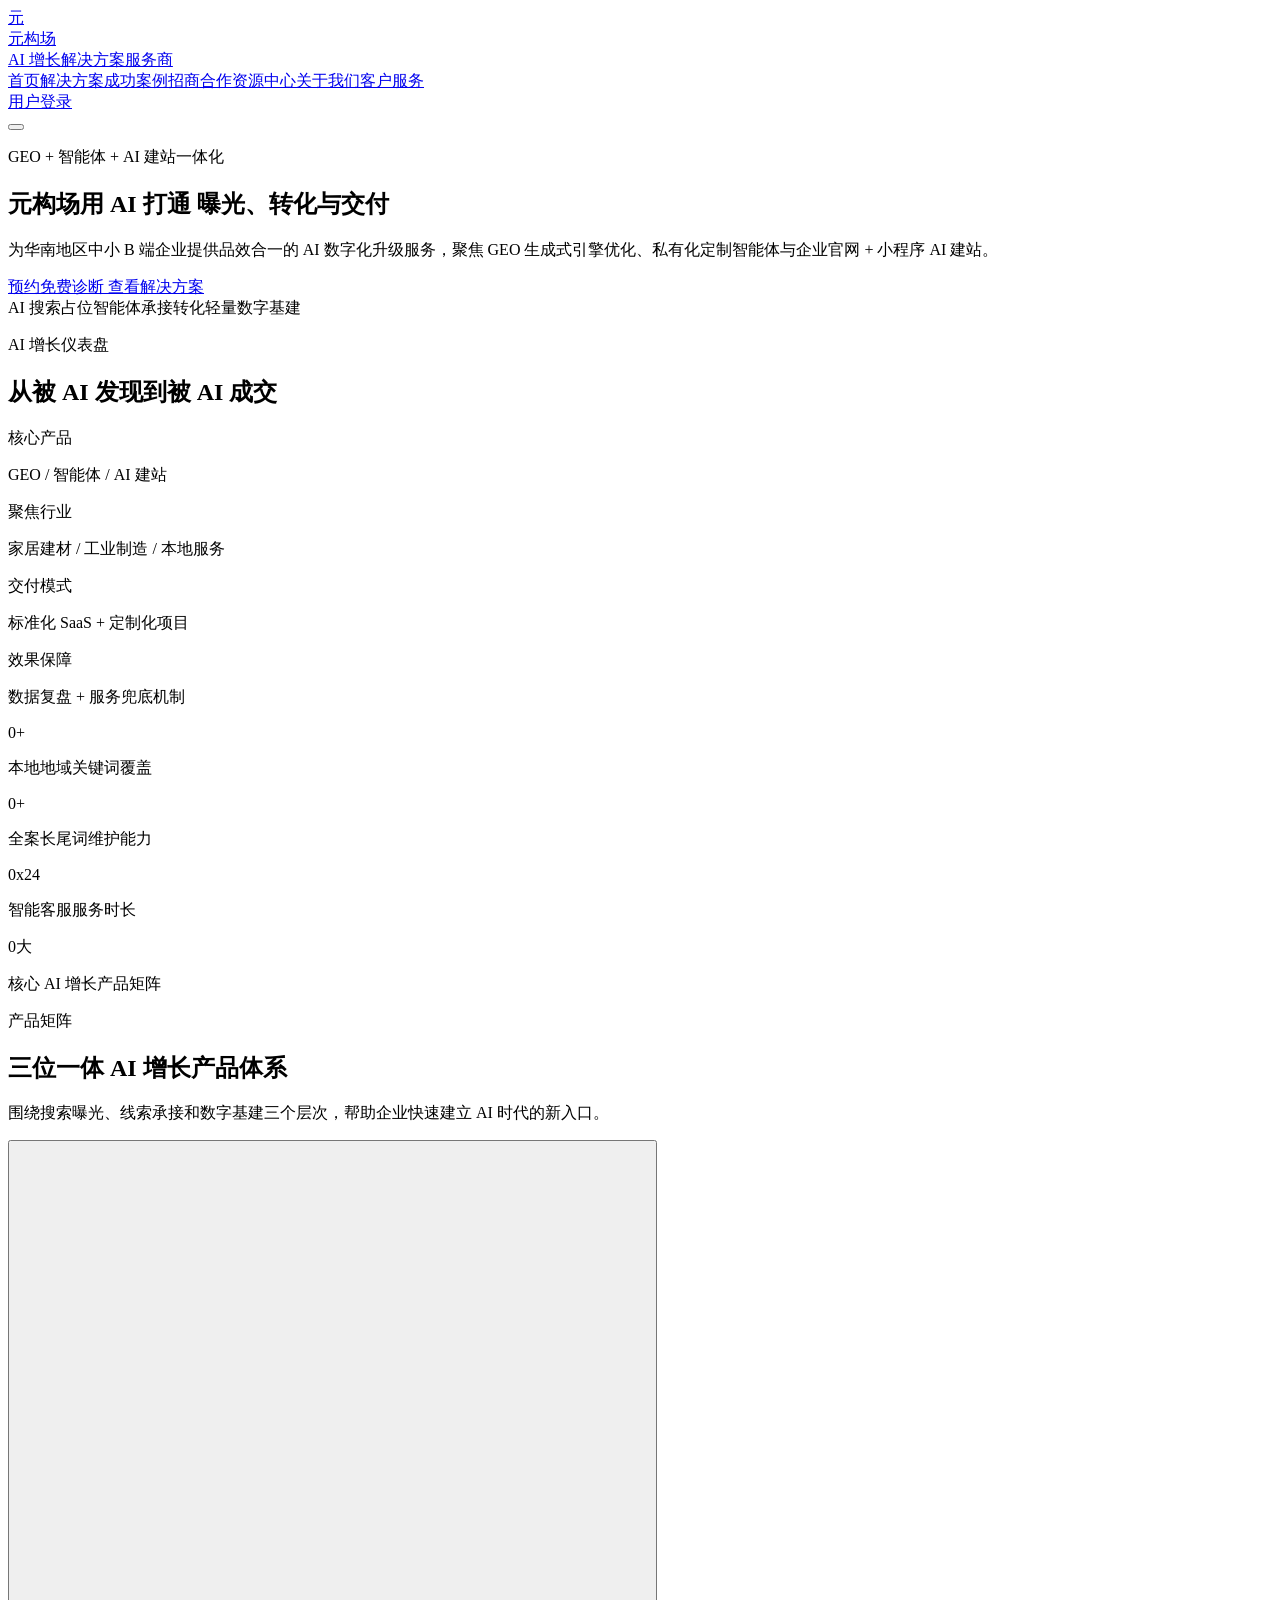
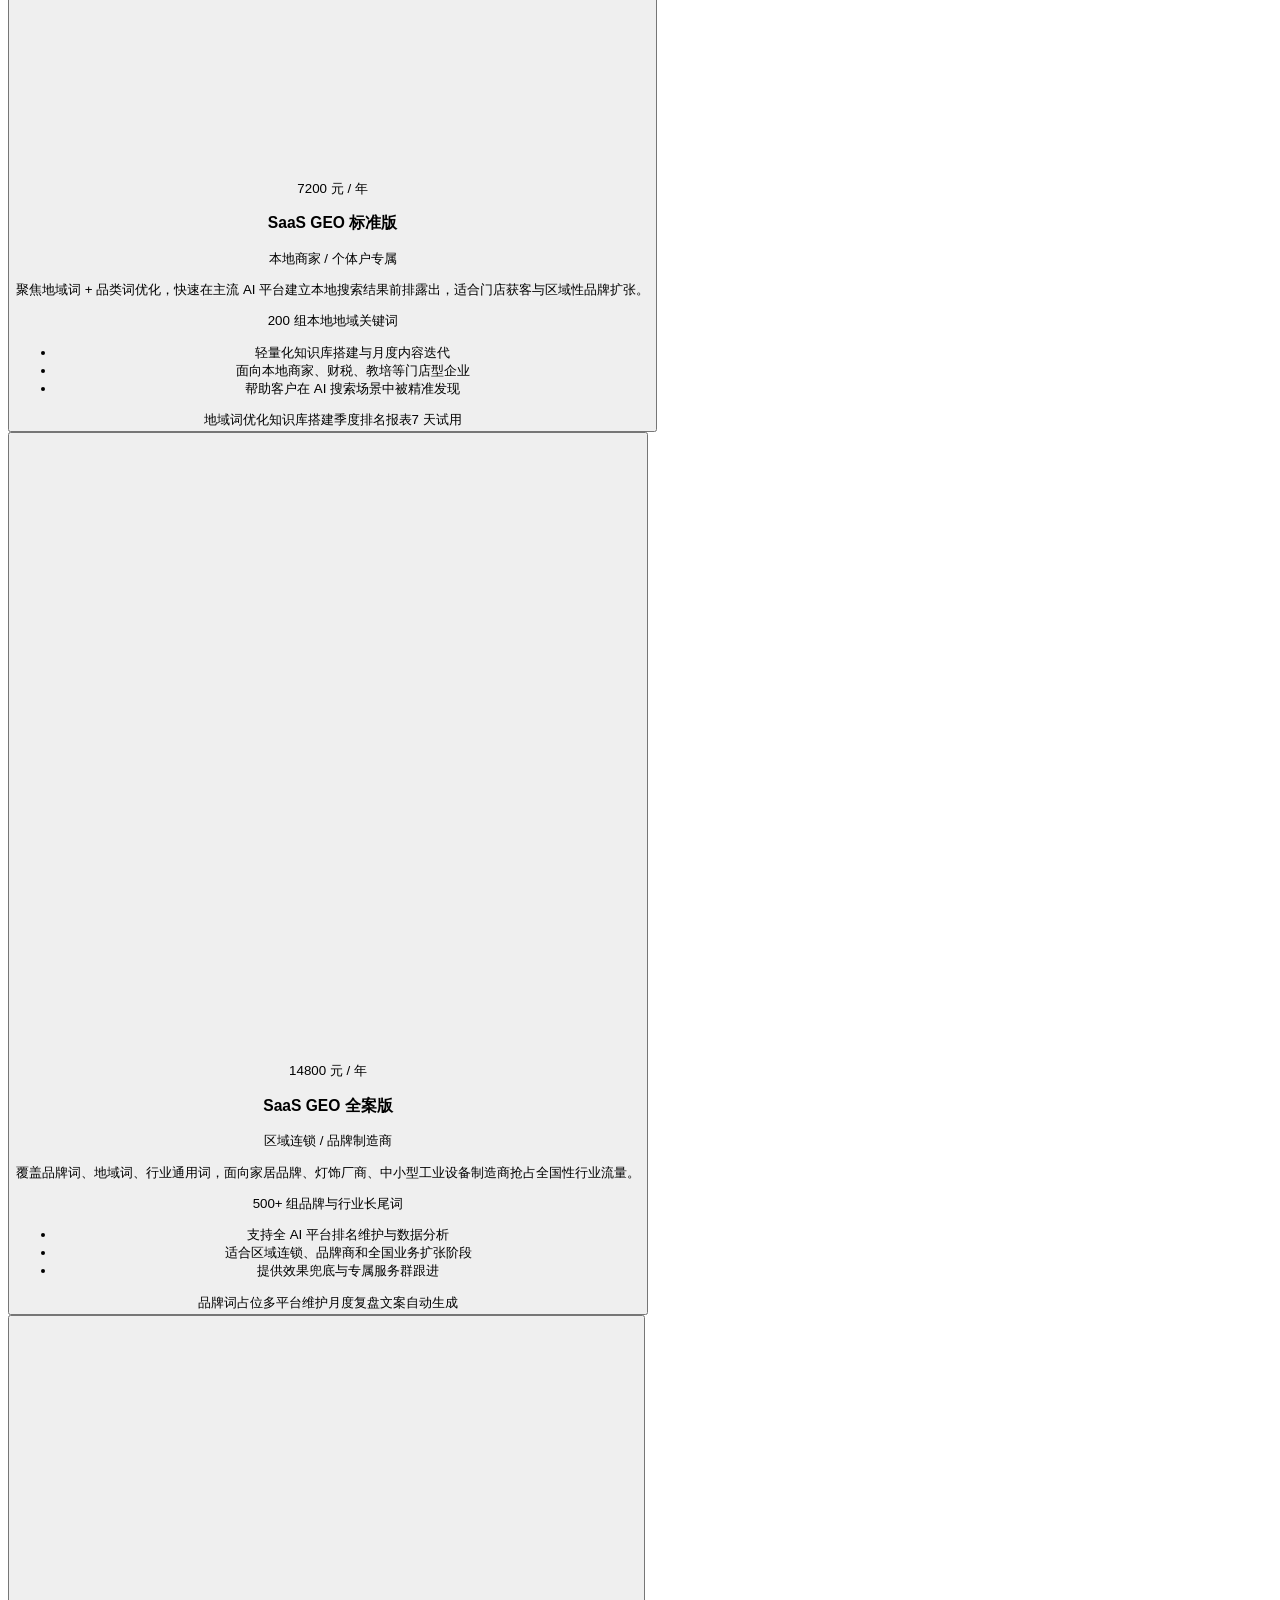
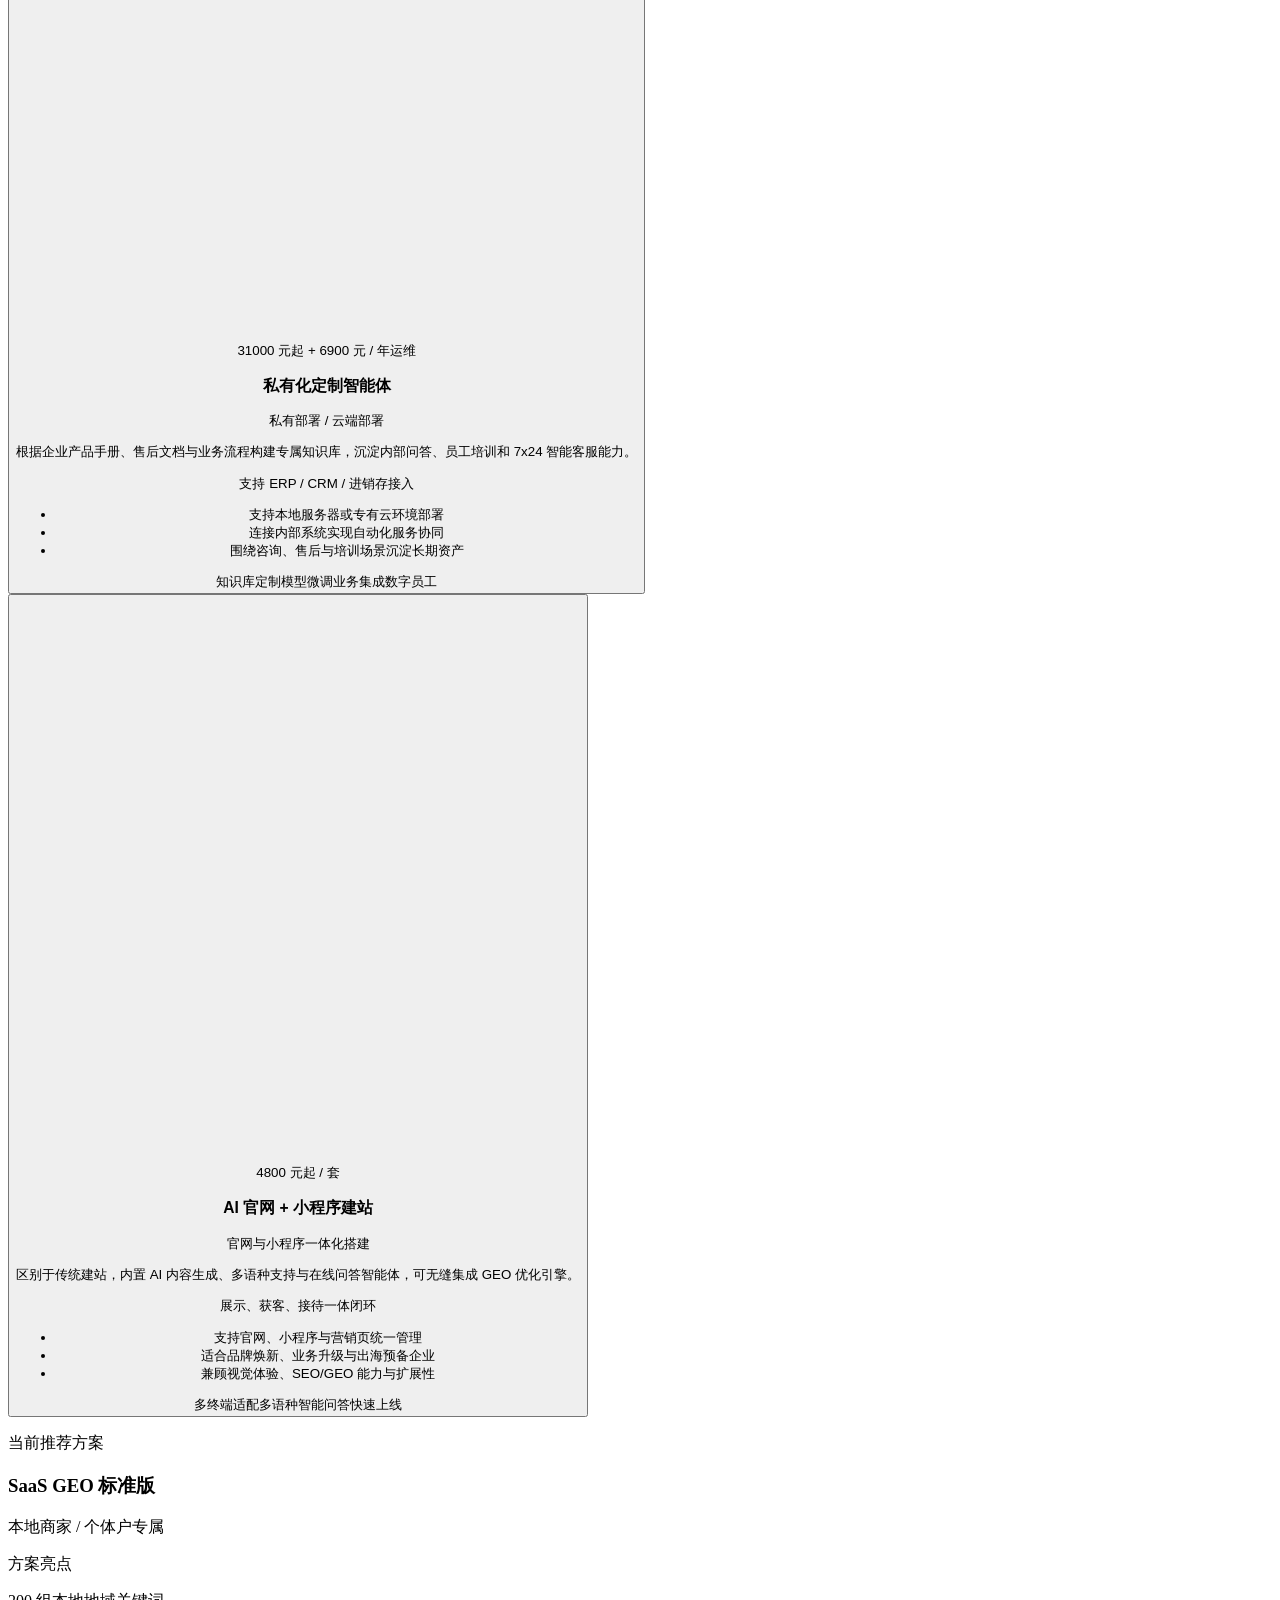
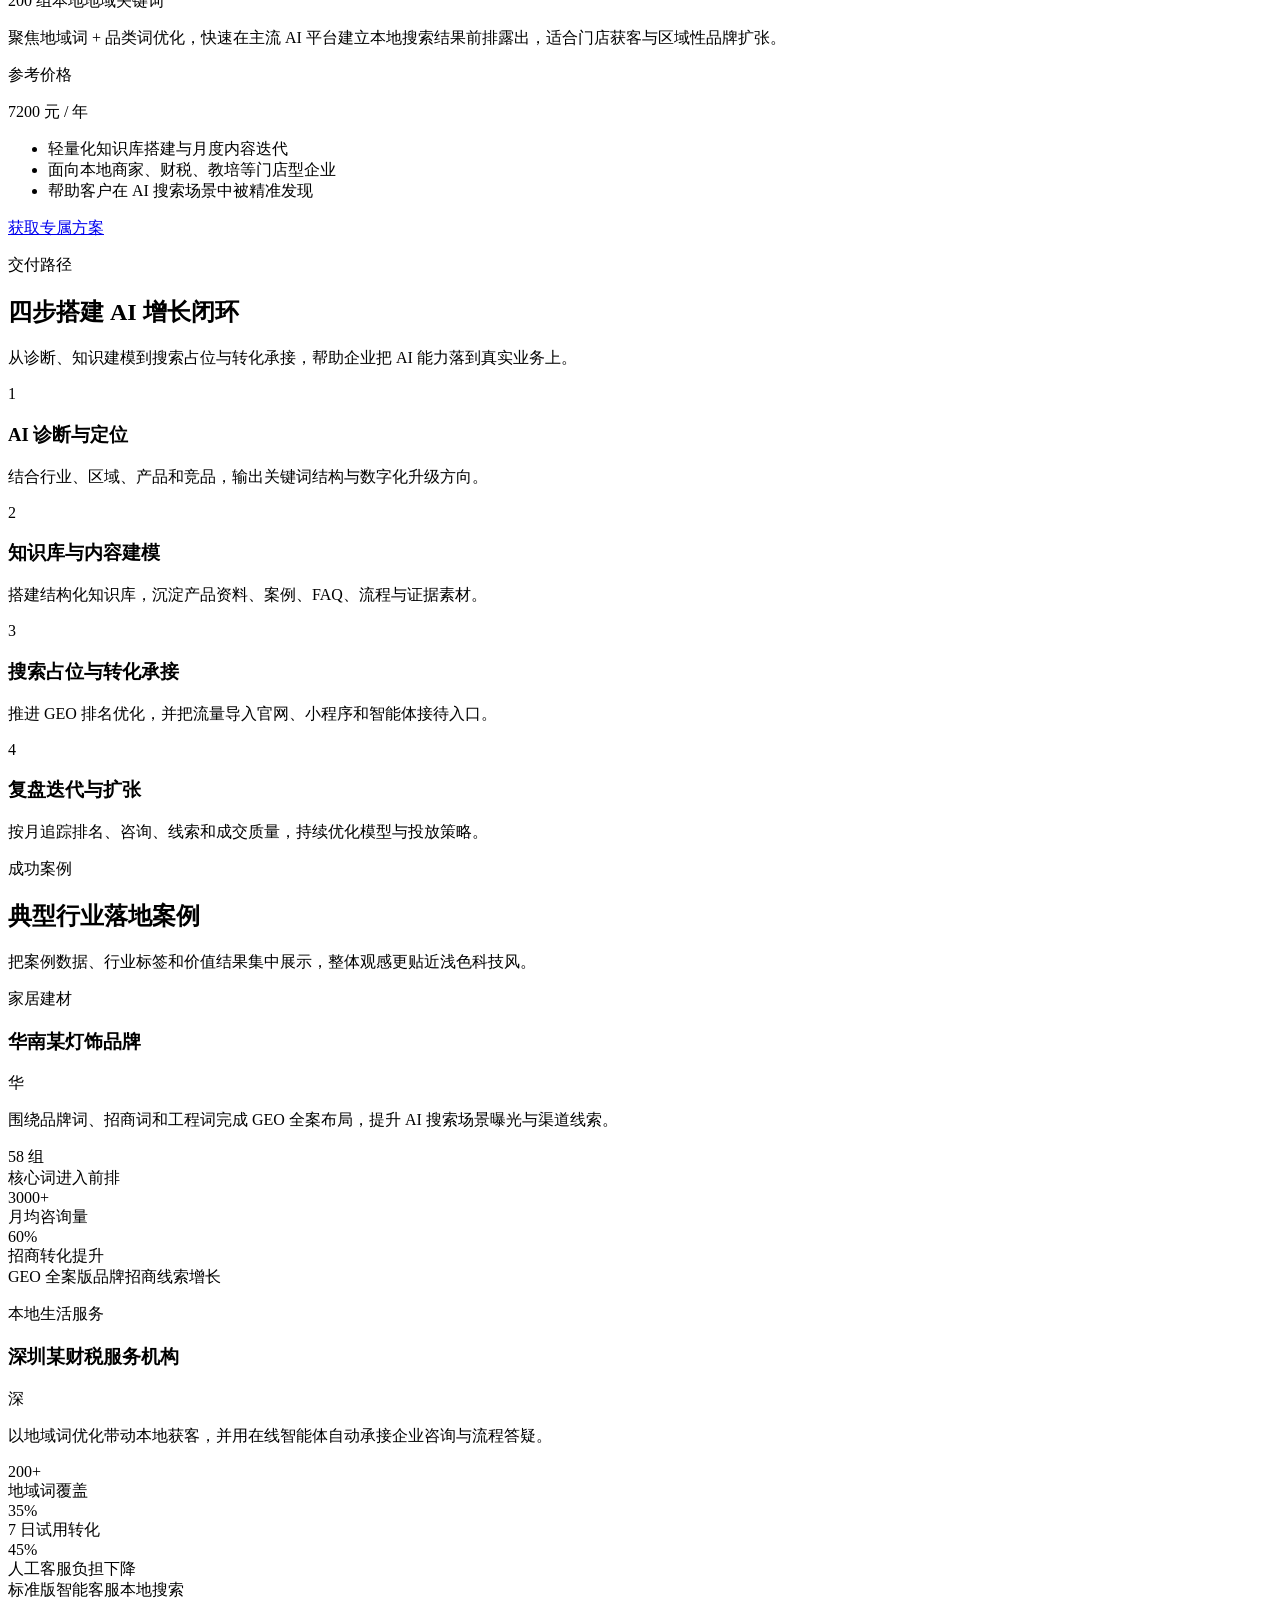
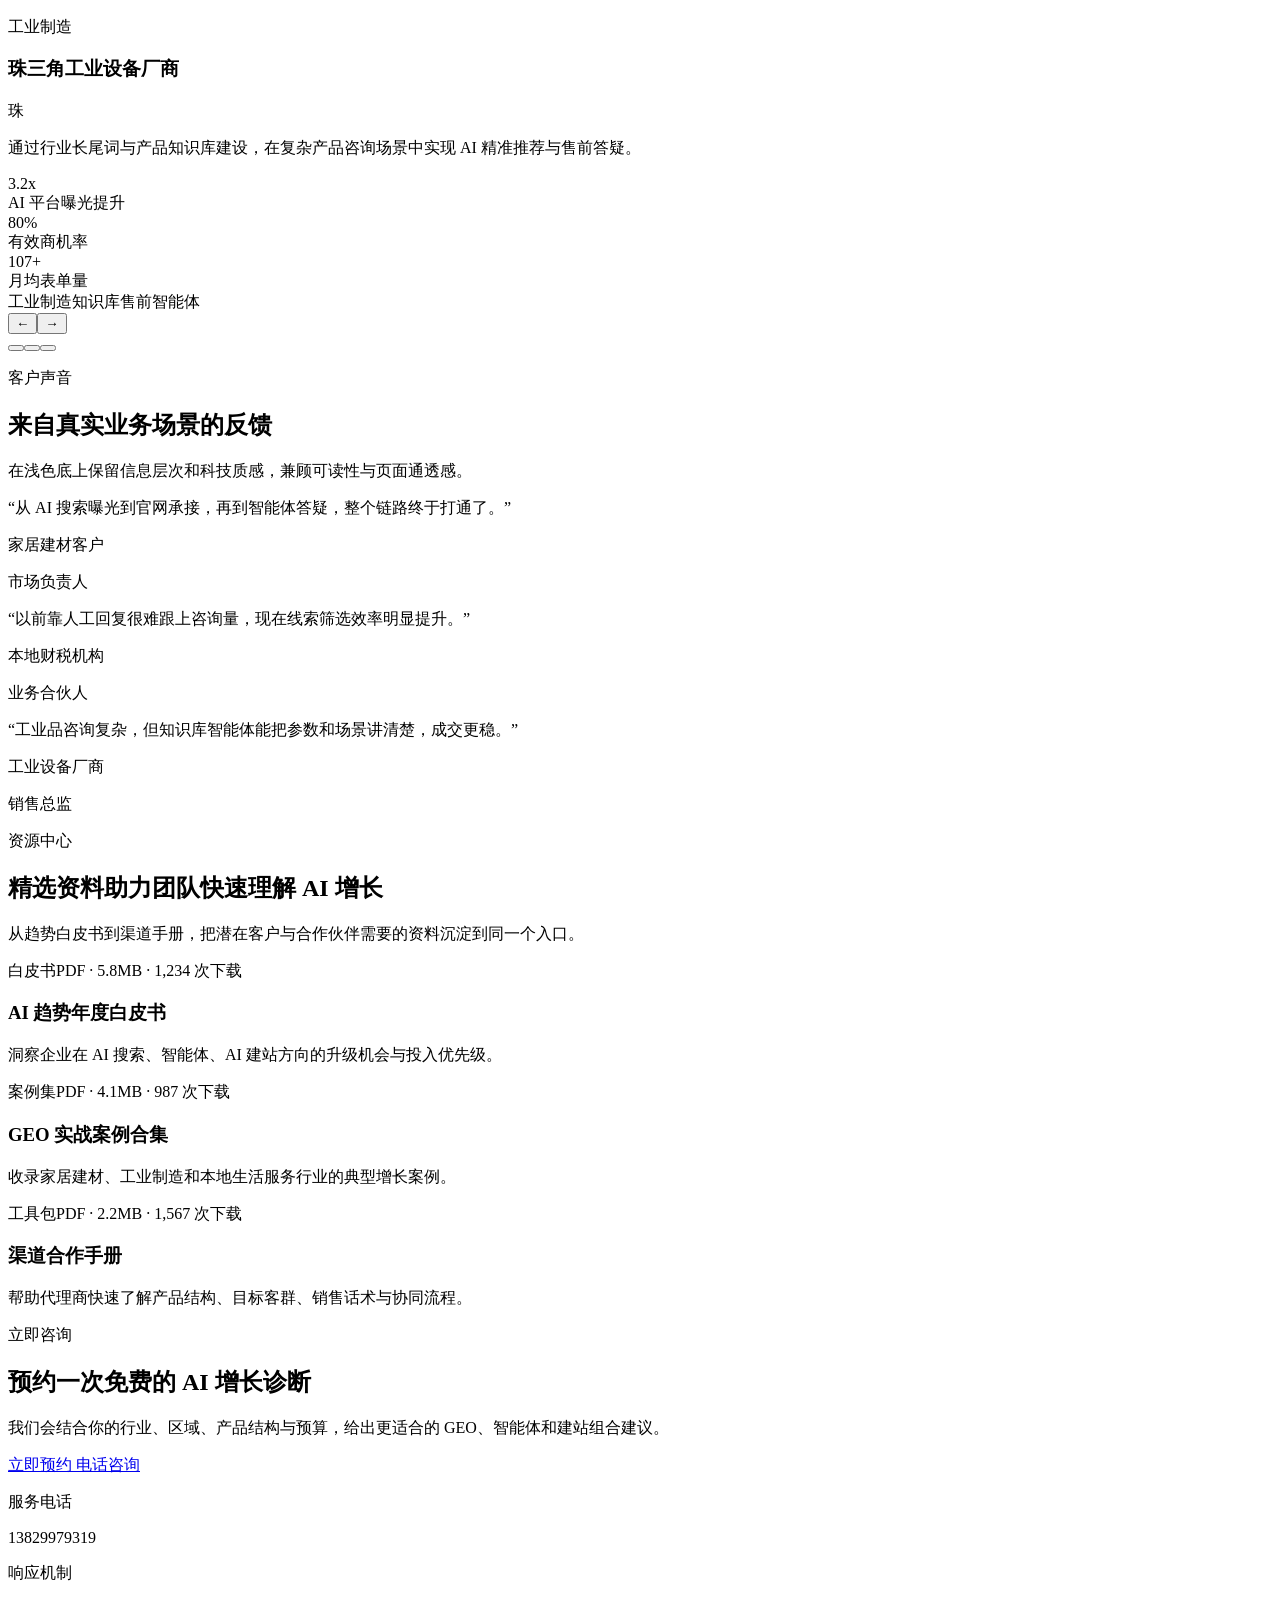
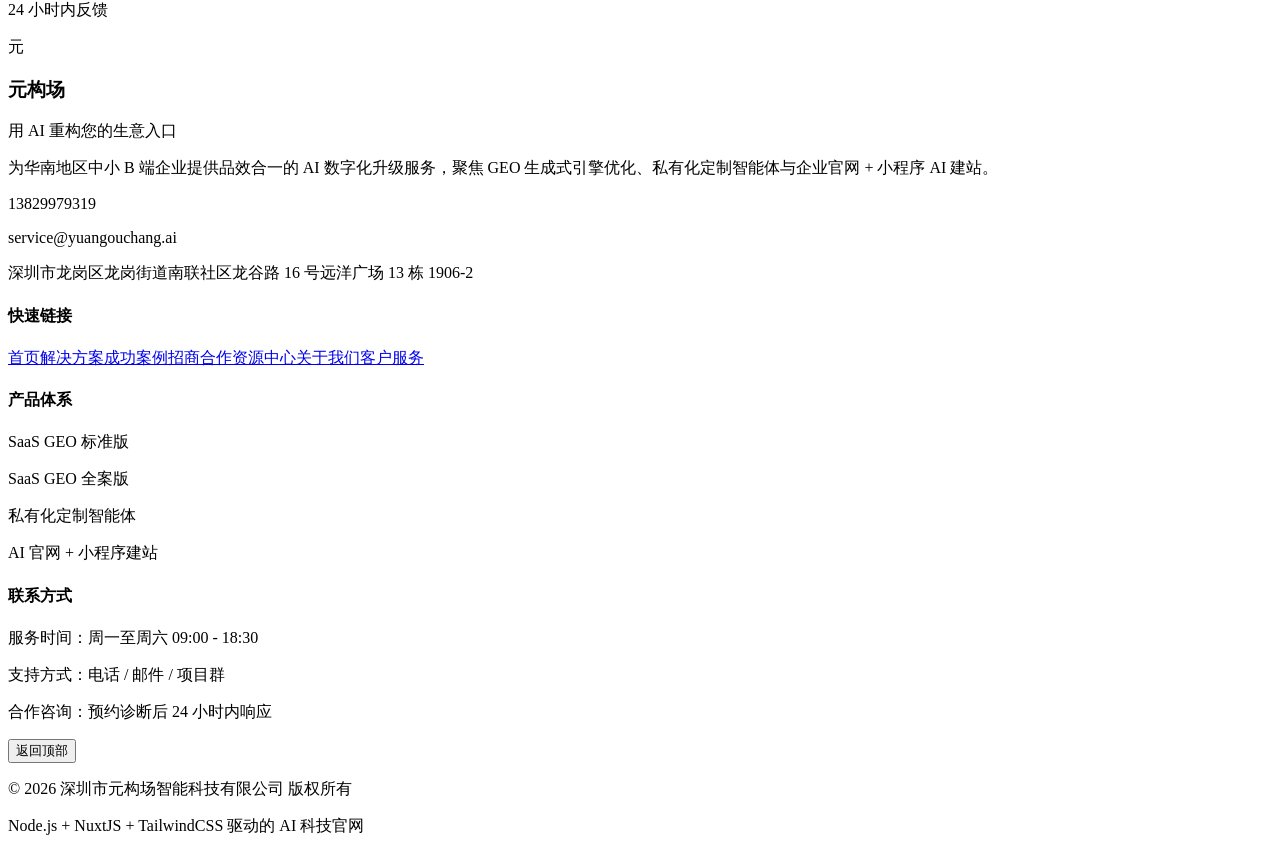
==== index.html @ e38671eb "Updates" ====
<!DOCTYPE html><html><head><meta charset="utf-8"><meta name="viewport" content="width=device-width, initial-scale=1"><title>首页 | 元构场智能科技</title><link rel="preconnect" href="https://fonts.googleapis.com"><link rel="preconnect" href="https://fonts.gstatic.com" crossorigin><link rel="stylesheet" href="https://fonts.googleapis.com/css2?family=Inter:wght@400;500;600;700;800&display=swap"><link rel="stylesheet" href="/yuangouchang2-web/_nuxt/entry.Yz34FRP7.css" crossorigin><link rel="preload" as="fetch" crossorigin="anonymous" href="/yuangouchang2-web/_payload.json?19580d48-c7bc-466a-815c-59fd92a6d71c"><link rel="modulepreload" as="script" crossorigin href="/yuangouchang2-web/_nuxt/B3jGc5Eu.js"><link rel="modulepreload" as="script" crossorigin href="/yuangouchang2-web/_nuxt/BafYOyKr.js"><link rel="modulepreload" as="script" crossorigin href="/yuangouchang2-web/_nuxt/KUqY1mNp.js"><link rel="modulepreload" as="script" crossorigin href="/yuangouchang2-web/_nuxt/BbCu6Sox.js"><link rel="modulepreload" as="script" crossorigin href="/yuangouchang2-web/_nuxt/Bdq40d5N.js"><link rel="modulepreload" as="script" crossorigin href="/yuangouchang2-web/_nuxt/BBz7vR9i.js"><link rel="modulepreload" as="script" crossorigin href="/yuangouchang2-web/_nuxt/BxI6Jj_k.js"><link rel="modulepreload" as="script" crossorigin href="/yuangouchang2-web/_nuxt/BZ3_0iXC.js"><link rel="modulepreload" as="script" crossorigin href="/yuangouchang2-web/_nuxt/BO_5bIrV.js"><link rel="modulepreload" as="script" crossorigin href="/yuangouchang2-web/_nuxt/Bt8_TRPI.js"><script type="module" src="/yuangouchang2-web/_nuxt/B3jGc5Eu.js" crossorigin></script><link rel="prefetch" as="script" crossorigin href="/yuangouchang2-web/_nuxt/DRc_zOxX.js"><link rel="prefetch" as="script" crossorigin href="/yuangouchang2-web/_nuxt/I2kGd5if.js"><meta name="description" content="元构场为家居建材、工业制造、本地生活服务企业提供从被 AI 发现到被 AI 成交的全链路增长方案。"><meta name="theme-color" content="#0f172a"><script id="unhead:payload" type="application/json">{"titleTemplate":"%s | 元构场智能科技"}</script></head><body><div id="__nuxt"><!--[--><div class="nuxt-loading-indicator" style="position:fixed;top:0;right:0;left:0;pointer-events:none;width:auto;height:3px;opacity:0;background:linear-gradient(90deg, #4f46e5, #7c3aed, #06b6d4);background-size:0% auto;transform:scaleX(0%);transform-origin:left;transition:transform 0.1s, height 0.4s, opacity 0.4s;z-index:999999;"></div><div class="relative min-h-screen overflow-x-hidden bg-[#f7f9ff] text-slate-900"><div class="pointer-events-none absolute inset-0 grid-overlay opacity-40"></div><header class="fixed inset-x-0 top-0 z-50 transition-all duration-300 bg-transparent"><div class="site-container"><div class="flex h-20 items-center justify-between gap-4"><a aria-current="page" href="/yuangouchang2-web/" class="router-link-active router-link-exact-active flex items-center gap-3"><div class="flex h-11 w-11 items-center justify-center rounded-2xl bg-gradient-to-br from-indigo-500 via-violet-500 to-cyan-500 text-lg font-extrabold text-white"> 元 </div><div><div class="text-sm font-semibold text-slate-900">元构场</div><div class="text-xs text-slate-500"> AI 增长解决方案服务商 </div></div></a><nav class="hidden items-center gap-7 lg:flex"><!--[--><a aria-current="page" href="/yuangouchang2-web/" class="router-link-active router-link-exact-active text-sm text-slate-600 hover:text-indigo-600 text-indigo-600">首页</a><a href="/yuangouchang2-web/solutions" class="text-sm text-slate-600 hover:text-indigo-600">解决方案</a><a href="/yuangouchang2-web/cases" class="text-sm text-slate-600 hover:text-indigo-600">成功案例</a><a href="/yuangouchang2-web/partnership" class="text-sm text-slate-600 hover:text-indigo-600">招商合作</a><a href="/yuangouchang2-web/resources" class="text-sm text-slate-600 hover:text-indigo-600">资源中心</a><a href="/yuangouchang2-web/about" class="text-sm text-slate-600 hover:text-indigo-600">关于我们</a><a href="/yuangouchang2-web/support" class="text-sm text-slate-600 hover:text-indigo-600">客户服务</a><!--]--></nav><div class="hidden items-center gap-3 lg:flex"><a href="/yuangouchang2-web/support" class="btn-primary text-xs"> 用户登录 </a></div><button type="button" class="inline-flex h-11 w-11 items-center justify-center rounded-full border border-slate-200 bg-white/90 text-slate-700 lg:hidden" aria-label="切换导航"><span class="space-y-1.5"><span class="block h-0.5 w-5 bg-current"></span><span class="block h-0.5 w-5 bg-current"></span><span class="block h-0.5 w-5 bg-current"></span></span></button></div></div><!----></header><main class="relative pt-20"><!--[--><div><section class="hero-gradient noise-mask relative overflow-hidden"><div class="absolute inset-0 bg-[radial-gradient(circle_at_top_right,rgba(79,70,229,0.12),transparent_16%),radial-gradient(circle_at_left,rgba(14,165,233,0.12),transparent_22%)]"></div><div class="site-container relative section-shell"><div class="grid items-center gap-12 lg:grid-cols-[1.08fr_0.92fr]"><div><!--[--><div class="max-w-3xl py-10"><p class="mb-5 inline-flex rounded-full border border-sky-200 bg-white/90 px-4 py-1 text-sm text-indigo-600"> GEO + 智能体 + AI 建站一体化 </p><h1 class="title-xl">元构场用 AI 打通 <span class="text-gradient">曝光、转化与交付</span></h1><p class="mt-6 max-w-2xl text-lg leading-8 text-slate-600">为华南地区中小 B 端企业提供品效合一的 AI 数字化升级服务，聚焦 GEO 生成式引擎优化、私有化定制智能体与企业官网 + 小程序 AI 建站。</p><div class="mt-8 flex flex-wrap gap-4"><a href="/yuangouchang2-web/support" class="btn-primary"> 预约免费诊断 </a><a href="/yuangouchang2-web/solutions" class="btn-secondary"> 查看解决方案 </a></div><div class="mt-10 flex flex-wrap gap-3"><!--[--><span class="rounded-full border border-slate-200 bg-white px-4 py-2 text-sm text-slate-700">AI 搜索占位</span><span class="rounded-full border border-slate-200 bg-white px-4 py-2 text-sm text-slate-700">智能体承接转化</span><span class="rounded-full border border-slate-200 bg-white px-4 py-2 text-sm text-slate-700">轻量数字基建</span><!--]--></div></div><!--]--></div><div><!--[--><div class="glass-panel relative overflow-hidden p-6 lg:p-8"><div class="absolute inset-0 bg-gradient-to-br from-indigo-500/10 via-transparent to-cyan-500/10"></div><div class="relative"><p class="text-sm font-medium text-indigo-600">AI 增长仪表盘</p><h2 class="mt-3 text-3xl font-bold text-slate-900"> 从被 AI 发现到被 AI 成交 </h2><div class="mt-8 grid gap-4 sm:grid-cols-2"><div class="rounded-2xl border border-slate-200 bg-white p-5"><p class="text-sm text-slate-500">核心产品</p><p class="mt-3 text-xl font-semibold text-slate-900">GEO / 智能体 / AI 建站</p></div><div class="rounded-2xl border border-slate-200 bg-white p-5"><p class="text-sm text-slate-500">聚焦行业</p><p class="mt-3 text-xl font-semibold text-slate-900">家居建材 / 工业制造 / 本地服务</p></div><div class="rounded-2xl border border-slate-200 bg-white p-5"><p class="text-sm text-slate-500">交付模式</p><p class="mt-3 text-xl font-semibold text-slate-900">标准化 SaaS + 定制化项目</p></div><div class="rounded-2xl border border-slate-200 bg-white p-5"><p class="text-sm text-slate-500">效果保障</p><p class="mt-3 text-xl font-semibold text-slate-900">数据复盘 + 服务兜底机制</p></div></div></div></div><!--]--></div></div><div class="mt-12 grid gap-4 sm:grid-cols-2 xl:grid-cols-4"><!--[--><div><!--[--><div class="glass-panel p-6"><div class="text-3xl font-bold text-slate-900 sm:text-4xl">0+</div><p class="mt-3 text-sm text-slate-600">本地地域关键词覆盖</p></div><!--]--></div><div><!--[--><div class="glass-panel p-6"><div class="text-3xl font-bold text-slate-900 sm:text-4xl">0+</div><p class="mt-3 text-sm text-slate-600">全案长尾词维护能力</p></div><!--]--></div><div><!--[--><div class="glass-panel p-6"><div class="text-3xl font-bold text-slate-900 sm:text-4xl">0x24</div><p class="mt-3 text-sm text-slate-600">智能客服服务时长</p></div><!--]--></div><div><!--[--><div class="glass-panel p-6"><div class="text-3xl font-bold text-slate-900 sm:text-4xl">0大</div><p class="mt-3 text-sm text-slate-600">核心 AI 增长产品矩阵</p></div><!--]--></div><!--]--></div></div></section><section class="section-shell"><div class="site-container"><div><!--[--><div class="mx-auto max-w-3xl text-center"><p class="mb-4 inline-flex rounded-full border border-cyan-400/20 bg-cyan-400/10 px-4 py-1 text-sm font-medium text-cyan-300">产品矩阵</p><h2 class="title-lg">三位一体 AI 增长产品体系</h2><p class="text-muted mt-4">围绕搜索曝光、线索承接和数字基建三个层次，帮助企业快速建立 AI 时代的新入口。</p></div><!--]--></div><div class="mt-12 grid gap-6 xl:grid-cols-[1.1fr_0.9fr]"><div class="grid gap-6 md:grid-cols-2"><!--[--><div><!--[--><button type="button" class="group glass-panel h-full w-full overflow-hidden p-6 text-left transition duration-300 hover:-translate-y-1 border-cyan-400/40 bg-white/75 shadow-cyan-500/10"><div class="flex items-start justify-between gap-4"><div class="flex h-14 w-14 items-center justify-center rounded-2xl bg-gradient-to-br from-indigo-500/20 to-cyan-400/20"><svg viewBox="0 0 24 24" fill="none" class="h-7 w-7 stroke-cyan-300" stroke-width="1.5"><path d="M12 2l7 4v6c0 5-3.5 9.7-7 10-3.5-.3-7-5-7-10V6l7-4zm0 5a3 3 0 100 6 3 3 0 000-6z" stroke-linecap="round" stroke-linejoin="round"></path></svg></div><span class="rounded-full border border-emerald-400/20 bg-emerald-400/10 px-3 py-1 text-xs font-medium text-emerald-300">7200 元 / 年</span></div><div class="mt-6"><h3 class="title-md">SaaS GEO 标准版</h3><p class="mt-2 text-sm text-cyan-300">本地商家 / 个体户专属</p><p class="text-muted mt-4">聚焦地域词 + 品类词优化，快速在主流 AI 平台建立本地搜索结果前排露出，适合门店获客与区域性品牌扩张。</p></div><div class="mt-5 rounded-2xl border border-slate-200/80 bg-white/85 p-4"><p class="text-sm font-medium text-slate-900">200 组本地地域关键词</p><ul class="mt-3 space-y-2 text-sm text-slate-600"><!--[--><li class="flex gap-2"><span class="mt-1 h-2 w-2 rounded-full bg-cyan-400"></span><span>轻量化知识库搭建与月度内容迭代</span></li><li class="flex gap-2"><span class="mt-1 h-2 w-2 rounded-full bg-cyan-400"></span><span>面向本地商家、财税、教培等门店型企业</span></li><li class="flex gap-2"><span class="mt-1 h-2 w-2 rounded-full bg-cyan-400"></span><span>帮助客户在 AI 搜索场景中被精准发现</span></li><!--]--></ul></div><div class="mt-5 flex flex-wrap gap-2"><!--[--><span class="rounded-full border border-slate-200/80 bg-white/85 px-3 py-1 text-xs text-slate-600">地域词优化</span><span class="rounded-full border border-slate-200/80 bg-white/85 px-3 py-1 text-xs text-slate-600">知识库搭建</span><span class="rounded-full border border-slate-200/80 bg-white/85 px-3 py-1 text-xs text-slate-600">季度排名报表</span><span class="rounded-full border border-slate-200/80 bg-white/85 px-3 py-1 text-xs text-slate-600">7 天试用</span><!--]--></div></button><!--]--></div><div><!--[--><button type="button" class="group glass-panel h-full w-full overflow-hidden p-6 text-left transition duration-300 hover:-translate-y-1"><div class="flex items-start justify-between gap-4"><div class="flex h-14 w-14 items-center justify-center rounded-2xl bg-gradient-to-br from-indigo-500/20 to-cyan-400/20"><svg viewBox="0 0 24 24" fill="none" class="h-7 w-7 stroke-cyan-300" stroke-width="1.5"><path d="M12 3a9 9 0 109 9M12 7a5 5 0 105 5M12 11a1 1 0 101 1" stroke-linecap="round" stroke-linejoin="round"></path></svg></div><span class="rounded-full border border-emerald-400/20 bg-emerald-400/10 px-3 py-1 text-xs font-medium text-emerald-300">14800 元 / 年</span></div><div class="mt-6"><h3 class="title-md">SaaS GEO 全案版</h3><p class="mt-2 text-sm text-cyan-300">区域连锁 / 品牌制造商</p><p class="text-muted mt-4">覆盖品牌词、地域词、行业通用词，面向家居品牌、灯饰厂商、中小型工业设备制造商抢占全国性行业流量。</p></div><div class="mt-5 rounded-2xl border border-slate-200/80 bg-white/85 p-4"><p class="text-sm font-medium text-slate-900">500+ 组品牌与行业长尾词</p><ul class="mt-3 space-y-2 text-sm text-slate-600"><!--[--><li class="flex gap-2"><span class="mt-1 h-2 w-2 rounded-full bg-cyan-400"></span><span>支持全 AI 平台排名维护与数据分析</span></li><li class="flex gap-2"><span class="mt-1 h-2 w-2 rounded-full bg-cyan-400"></span><span>适合区域连锁、品牌商和全国业务扩张阶段</span></li><li class="flex gap-2"><span class="mt-1 h-2 w-2 rounded-full bg-cyan-400"></span><span>提供效果兜底与专属服务群跟进</span></li><!--]--></ul></div><div class="mt-5 flex flex-wrap gap-2"><!--[--><span class="rounded-full border border-slate-200/80 bg-white/85 px-3 py-1 text-xs text-slate-600">品牌词占位</span><span class="rounded-full border border-slate-200/80 bg-white/85 px-3 py-1 text-xs text-slate-600">多平台维护</span><span class="rounded-full border border-slate-200/80 bg-white/85 px-3 py-1 text-xs text-slate-600">月度复盘</span><span class="rounded-full border border-slate-200/80 bg-white/85 px-3 py-1 text-xs text-slate-600">文案自动生成</span><!--]--></div></button><!--]--></div><div><!--[--><button type="button" class="group glass-panel h-full w-full overflow-hidden p-6 text-left transition duration-300 hover:-translate-y-1"><div class="flex items-start justify-between gap-4"><div class="flex h-14 w-14 items-center justify-center rounded-2xl bg-gradient-to-br from-indigo-500/20 to-cyan-400/20"><svg viewBox="0 0 24 24" fill="none" class="h-7 w-7 stroke-cyan-300" stroke-width="1.5"><path d="M9 3h6M10 8h4M8 6h8a3 3 0 013 3v5a3 3 0 01-3 3H8a3 3 0 01-3-3V9a3 3 0 013-3zm2 8H8m8 0h-2" stroke-linecap="round" stroke-linejoin="round"></path></svg></div><span class="rounded-full border border-emerald-400/20 bg-emerald-400/10 px-3 py-1 text-xs font-medium text-emerald-300">31000 元起 + 6900 元 / 年运维</span></div><div class="mt-6"><h3 class="title-md">私有化定制智能体</h3><p class="mt-2 text-sm text-cyan-300">私有部署 / 云端部署</p><p class="text-muted mt-4">根据企业产品手册、售后文档与业务流程构建专属知识库，沉淀内部问答、员工培训和 7x24 智能客服能力。</p></div><div class="mt-5 rounded-2xl border border-slate-200/80 bg-white/85 p-4"><p class="text-sm font-medium text-slate-900">支持 ERP / CRM / 进销存接入</p><ul class="mt-3 space-y-2 text-sm text-slate-600"><!--[--><li class="flex gap-2"><span class="mt-1 h-2 w-2 rounded-full bg-cyan-400"></span><span>支持本地服务器或专有云环境部署</span></li><li class="flex gap-2"><span class="mt-1 h-2 w-2 rounded-full bg-cyan-400"></span><span>连接内部系统实现自动化服务协同</span></li><li class="flex gap-2"><span class="mt-1 h-2 w-2 rounded-full bg-cyan-400"></span><span>围绕咨询、售后与培训场景沉淀长期资产</span></li><!--]--></ul></div><div class="mt-5 flex flex-wrap gap-2"><!--[--><span class="rounded-full border border-slate-200/80 bg-white/85 px-3 py-1 text-xs text-slate-600">知识库定制</span><span class="rounded-full border border-slate-200/80 bg-white/85 px-3 py-1 text-xs text-slate-600">模型微调</span><span class="rounded-full border border-slate-200/80 bg-white/85 px-3 py-1 text-xs text-slate-600">业务集成</span><span class="rounded-full border border-slate-200/80 bg-white/85 px-3 py-1 text-xs text-slate-600">数字员工</span><!--]--></div></button><!--]--></div><div><!--[--><button type="button" class="group glass-panel h-full w-full overflow-hidden p-6 text-left transition duration-300 hover:-translate-y-1"><div class="flex items-start justify-between gap-4"><div class="flex h-14 w-14 items-center justify-center rounded-2xl bg-gradient-to-br from-indigo-500/20 to-cyan-400/20"><svg viewBox="0 0 24 24" fill="none" class="h-7 w-7 stroke-cyan-300" stroke-width="1.5"><path d="M4 6h16M7 3v6m10-6v6M6 10h12a2 2 0 012 2v7H4v-7a2 2 0 012-2z" stroke-linecap="round" stroke-linejoin="round"></path></svg></div><span class="rounded-full border border-emerald-400/20 bg-emerald-400/10 px-3 py-1 text-xs font-medium text-emerald-300">4800 元起 / 套</span></div><div class="mt-6"><h3 class="title-md">AI 官网 + 小程序建站</h3><p class="mt-2 text-sm text-cyan-300">官网与小程序一体化搭建</p><p class="text-muted mt-4">区别于传统建站，内置 AI 内容生成、多语种支持与在线问答智能体，可无缝集成 GEO 优化引擎。</p></div><div class="mt-5 rounded-2xl border border-slate-200/80 bg-white/85 p-4"><p class="text-sm font-medium text-slate-900">展示、获客、接待一体闭环</p><ul class="mt-3 space-y-2 text-sm text-slate-600"><!--[--><li class="flex gap-2"><span class="mt-1 h-2 w-2 rounded-full bg-cyan-400"></span><span>支持官网、小程序与营销页统一管理</span></li><li class="flex gap-2"><span class="mt-1 h-2 w-2 rounded-full bg-cyan-400"></span><span>适合品牌焕新、业务升级与出海预备企业</span></li><li class="flex gap-2"><span class="mt-1 h-2 w-2 rounded-full bg-cyan-400"></span><span>兼顾视觉体验、SEO/GEO 能力与扩展性</span></li><!--]--></ul></div><div class="mt-5 flex flex-wrap gap-2"><!--[--><span class="rounded-full border border-slate-200/80 bg-white/85 px-3 py-1 text-xs text-slate-600">多终端适配</span><span class="rounded-full border border-slate-200/80 bg-white/85 px-3 py-1 text-xs text-slate-600">多语种</span><span class="rounded-full border border-slate-200/80 bg-white/85 px-3 py-1 text-xs text-slate-600">智能问答</span><span class="rounded-full border border-slate-200/80 bg-white/85 px-3 py-1 text-xs text-slate-600">快速上线</span><!--]--></div></button><!--]--></div><!--]--></div><div><!--[--><div class="glass-panel sticky top-28 p-7"><p class="text-sm text-indigo-600">当前推荐方案</p><h3 class="mt-3 text-3xl font-bold text-slate-900">SaaS GEO 标准版</h3><p class="mt-2 text-base text-slate-600">本地商家 / 个体户专属</p><p class="mt-6 text-sm text-slate-500">方案亮点</p><p class="mt-2 text-lg font-semibold text-slate-900">200 组本地地域关键词</p><p class="text-muted mt-6">聚焦地域词 + 品类词优化，快速在主流 AI 平台建立本地搜索结果前排露出，适合门店获客与区域性品牌扩张。</p><div class="mt-6 rounded-2xl border border-cyan-200 bg-cyan-50 p-5"><p class="text-sm text-slate-600">参考价格</p><p class="mt-2 text-2xl font-bold text-slate-900">7200 元 / 年</p></div><ul class="mt-6 space-y-3 text-sm text-slate-600"><!--[--><li class="flex gap-3"><span class="mt-1.5 h-2 w-2 rounded-full bg-cyan-400"></span><span>轻量化知识库搭建与月度内容迭代</span></li><li class="flex gap-3"><span class="mt-1.5 h-2 w-2 rounded-full bg-cyan-400"></span><span>面向本地商家、财税、教培等门店型企业</span></li><li class="flex gap-3"><span class="mt-1.5 h-2 w-2 rounded-full bg-cyan-400"></span><span>帮助客户在 AI 搜索场景中被精准发现</span></li><!--]--></ul><a href="/yuangouchang2-web/support" class="btn-primary mt-8 w-full"> 获取专属方案 </a></div><!--]--></div></div></div></section><section class="section-shell bg-sky-50/70"><div class="site-container"><div><!--[--><div class="mx-auto max-w-3xl text-center"><p class="mb-4 inline-flex rounded-full border border-cyan-400/20 bg-cyan-400/10 px-4 py-1 text-sm font-medium text-cyan-300">交付路径</p><h2 class="title-lg">四步搭建 AI 增长闭环</h2><p class="text-muted mt-4">从诊断、知识建模到搜索占位与转化承接，帮助企业把 AI 能力落到真实业务上。</p></div><!--]--></div><div class="mt-12 grid gap-6 lg:grid-cols-4"><!--[--><div><!--[--><div class="glass-panel h-full p-6"><div class="flex h-12 w-12 items-center justify-center rounded-full bg-gradient-to-br from-indigo-500 to-cyan-500 text-lg font-bold text-white">1</div><h3 class="mt-5 text-xl font-semibold text-slate-900">AI 诊断与定位</h3><p class="text-muted mt-4">结合行业、区域、产品和竞品，输出关键词结构与数字化升级方向。</p></div><!--]--></div><div><!--[--><div class="glass-panel h-full p-6"><div class="flex h-12 w-12 items-center justify-center rounded-full bg-gradient-to-br from-indigo-500 to-cyan-500 text-lg font-bold text-white">2</div><h3 class="mt-5 text-xl font-semibold text-slate-900">知识库与内容建模</h3><p class="text-muted mt-4">搭建结构化知识库，沉淀产品资料、案例、FAQ、流程与证据素材。</p></div><!--]--></div><div><!--[--><div class="glass-panel h-full p-6"><div class="flex h-12 w-12 items-center justify-center rounded-full bg-gradient-to-br from-indigo-500 to-cyan-500 text-lg font-bold text-white">3</div><h3 class="mt-5 text-xl font-semibold text-slate-900">搜索占位与转化承接</h3><p class="text-muted mt-4">推进 GEO 排名优化，并把流量导入官网、小程序和智能体接待入口。</p></div><!--]--></div><div><!--[--><div class="glass-panel h-full p-6"><div class="flex h-12 w-12 items-center justify-center rounded-full bg-gradient-to-br from-indigo-500 to-cyan-500 text-lg font-bold text-white">4</div><h3 class="mt-5 text-xl font-semibold text-slate-900">复盘迭代与扩张</h3><p class="text-muted mt-4">按月追踪排名、咨询、线索和成交质量，持续优化模型与投放策略。</p></div><!--]--></div><!--]--></div></div></section><section class="section-shell"><div class="site-container"><div><!--[--><div class="mx-auto max-w-3xl text-center"><p class="mb-4 inline-flex rounded-full border border-cyan-400/20 bg-cyan-400/10 px-4 py-1 text-sm font-medium text-cyan-300">成功案例</p><h2 class="title-lg">典型行业落地案例</h2><p class="text-muted mt-4">把案例数据、行业标签和价值结果集中展示，整体观感更贴近浅色科技风。</p></div><!--]--></div><div class="mt-12"><!--[--><div class="relative"><div class="overflow-hidden"><div class="flex transition-transform duration-500 ease-out" style="transform:translateX(-0%);"><!--[--><div class="min-w-full"><!--[--><article class="glass-panel h-full p-6"><div class="flex items-center justify-between gap-4"><div><p class="text-xs uppercase tracking-[0.25em] text-cyan-300">家居建材</p><h3 class="mt-2 text-xl font-semibold text-slate-900">华南某灯饰品牌</h3></div><div class="flex h-12 w-12 items-center justify-center rounded-2xl bg-gradient-to-br from-indigo-500 to-cyan-500 text-lg font-bold text-white">华</div></div><p class="text-muted mt-5 min-h-[84px]">围绕品牌词、招商词和工程词完成 GEO 全案布局，提升 AI 搜索场景曝光与渠道线索。</p><div class="mt-6 grid gap-3 sm:grid-cols-3"><!--[--><div class="rounded-2xl border border-slate-200/80 bg-white/80 p-4"><div class="text-lg font-bold text-slate-900">58 组</div><div class="mt-2 text-xs text-slate-500">核心词进入前排</div></div><div class="rounded-2xl border border-slate-200/80 bg-white/80 p-4"><div class="text-lg font-bold text-slate-900">3000+</div><div class="mt-2 text-xs text-slate-500">月均咨询量</div></div><div class="rounded-2xl border border-slate-200/80 bg-white/80 p-4"><div class="text-lg font-bold text-slate-900">60%</div><div class="mt-2 text-xs text-slate-500">招商转化提升</div></div><!--]--></div><div class="mt-5 flex flex-wrap gap-2"><!--[--><span class="rounded-full border border-cyan-400/20 bg-cyan-400/10 px-3 py-1 text-xs text-cyan-700">GEO 全案版</span><span class="rounded-full border border-cyan-400/20 bg-cyan-400/10 px-3 py-1 text-xs text-cyan-700">品牌招商</span><span class="rounded-full border border-cyan-400/20 bg-cyan-400/10 px-3 py-1 text-xs text-cyan-700">线索增长</span><!--]--></div></article><!--]--></div><div class="min-w-full"><!--[--><article class="glass-panel h-full p-6"><div class="flex items-center justify-between gap-4"><div><p class="text-xs uppercase tracking-[0.25em] text-cyan-300">本地生活服务</p><h3 class="mt-2 text-xl font-semibold text-slate-900">深圳某财税服务机构</h3></div><div class="flex h-12 w-12 items-center justify-center rounded-2xl bg-gradient-to-br from-indigo-500 to-cyan-500 text-lg font-bold text-white">深</div></div><p class="text-muted mt-5 min-h-[84px]">以地域词优化带动本地获客，并用在线智能体自动承接企业咨询与流程答疑。</p><div class="mt-6 grid gap-3 sm:grid-cols-3"><!--[--><div class="rounded-2xl border border-slate-200/80 bg-white/80 p-4"><div class="text-lg font-bold text-slate-900">200+</div><div class="mt-2 text-xs text-slate-500">地域词覆盖</div></div><div class="rounded-2xl border border-slate-200/80 bg-white/80 p-4"><div class="text-lg font-bold text-slate-900">35%</div><div class="mt-2 text-xs text-slate-500">7 日试用转化</div></div><div class="rounded-2xl border border-slate-200/80 bg-white/80 p-4"><div class="text-lg font-bold text-slate-900">45%</div><div class="mt-2 text-xs text-slate-500">人工客服负担下降</div></div><!--]--></div><div class="mt-5 flex flex-wrap gap-2"><!--[--><span class="rounded-full border border-cyan-400/20 bg-cyan-400/10 px-3 py-1 text-xs text-cyan-700">标准版</span><span class="rounded-full border border-cyan-400/20 bg-cyan-400/10 px-3 py-1 text-xs text-cyan-700">智能客服</span><span class="rounded-full border border-cyan-400/20 bg-cyan-400/10 px-3 py-1 text-xs text-cyan-700">本地搜索</span><!--]--></div></article><!--]--></div><div class="min-w-full"><!--[--><article class="glass-panel h-full p-6"><div class="flex items-center justify-between gap-4"><div><p class="text-xs uppercase tracking-[0.25em] text-cyan-300">工业制造</p><h3 class="mt-2 text-xl font-semibold text-slate-900">珠三角工业设备厂商</h3></div><div class="flex h-12 w-12 items-center justify-center rounded-2xl bg-gradient-to-br from-indigo-500 to-cyan-500 text-lg font-bold text-white">珠</div></div><p class="text-muted mt-5 min-h-[84px]">通过行业长尾词与产品知识库建设，在复杂产品咨询场景中实现 AI 精准推荐与售前答疑。</p><div class="mt-6 grid gap-3 sm:grid-cols-3"><!--[--><div class="rounded-2xl border border-slate-200/80 bg-white/80 p-4"><div class="text-lg font-bold text-slate-900">3.2x</div><div class="mt-2 text-xs text-slate-500">AI 平台曝光提升</div></div><div class="rounded-2xl border border-slate-200/80 bg-white/80 p-4"><div class="text-lg font-bold text-slate-900">80%</div><div class="mt-2 text-xs text-slate-500">有效商机率</div></div><div class="rounded-2xl border border-slate-200/80 bg-white/80 p-4"><div class="text-lg font-bold text-slate-900">107+</div><div class="mt-2 text-xs text-slate-500">月均表单量</div></div><!--]--></div><div class="mt-5 flex flex-wrap gap-2"><!--[--><span class="rounded-full border border-cyan-400/20 bg-cyan-400/10 px-3 py-1 text-xs text-cyan-700">工业制造</span><span class="rounded-full border border-cyan-400/20 bg-cyan-400/10 px-3 py-1 text-xs text-cyan-700">知识库</span><span class="rounded-full border border-cyan-400/20 bg-cyan-400/10 px-3 py-1 text-xs text-cyan-700">售前智能体</span><!--]--></div></article><!--]--></div><!--]--></div></div><div class="mt-6 flex items-center justify-between"><div class="flex gap-2"><button type="button" class="btn-secondary h-11 w-11 p-0" aria-label="上一项"> ← </button><button type="button" class="btn-secondary h-11 w-11 p-0" aria-label="下一项"> → </button></div><div class="flex items-center gap-2"><!--[--><button type="button" class="w-8 bg-cyan-400 h-2.5 rounded-full transition-all duration-300" aria-label="切换到第 1 项"></button><button type="button" class="w-2.5 bg-slate-300 h-2.5 rounded-full transition-all duration-300" aria-label="切换到第 2 项"></button><button type="button" class="w-2.5 bg-slate-300 h-2.5 rounded-full transition-all duration-300" aria-label="切换到第 3 项"></button><!--]--></div></div></div><!--]--></div></div></section><section class="section-shell bg-sky-50/70"><div class="site-container"><div><!--[--><div class="mx-auto max-w-3xl text-center"><p class="mb-4 inline-flex rounded-full border border-cyan-400/20 bg-cyan-400/10 px-4 py-1 text-sm font-medium text-cyan-300">客户声音</p><h2 class="title-lg">来自真实业务场景的反馈</h2><p class="text-muted mt-4">在浅色底上保留信息层次和科技质感，兼顾可读性与页面通透感。</p></div><!--]--></div><div class="mt-12 grid gap-6 lg:grid-cols-3"><!--[--><div><!--[--><div class="glass-panel h-full p-6"><p class="text-lg leading-8 text-slate-700"> “从 AI 搜索曝光到官网承接，再到智能体答疑，整个链路终于打通了。” </p><div class="mt-6 border-t border-slate-200 pt-5"><p class="font-semibold text-slate-900">家居建材客户</p><p class="text-sm text-slate-500">市场负责人</p></div></div><!--]--></div><div><!--[--><div class="glass-panel h-full p-6"><p class="text-lg leading-8 text-slate-700"> “以前靠人工回复很难跟上咨询量，现在线索筛选效率明显提升。” </p><div class="mt-6 border-t border-slate-200 pt-5"><p class="font-semibold text-slate-900">本地财税机构</p><p class="text-sm text-slate-500">业务合伙人</p></div></div><!--]--></div><div><!--[--><div class="glass-panel h-full p-6"><p class="text-lg leading-8 text-slate-700"> “工业品咨询复杂，但知识库智能体能把参数和场景讲清楚，成交更稳。” </p><div class="mt-6 border-t border-slate-200 pt-5"><p class="font-semibold text-slate-900">工业设备厂商</p><p class="text-sm text-slate-500">销售总监</p></div></div><!--]--></div><!--]--></div></div></section><section class="section-shell"><div class="site-container"><div class="grid gap-8 lg:grid-cols-[1fr_1fr]"><div><!--[--><div class="max-w-3xl"><p class="mb-4 inline-flex rounded-full border border-cyan-400/20 bg-cyan-400/10 px-4 py-1 text-sm font-medium text-cyan-300">资源中心</p><h2 class="title-lg">精选资料助力团队快速理解 AI 增长</h2><p class="text-muted mt-4">从趋势白皮书到渠道手册，把潜在客户与合作伙伴需要的资料沉淀到同一个入口。</p></div><div class="mt-8 space-y-4"><!--[--><div class="glass-panel p-5"><div class="flex flex-wrap items-center gap-3"><span class="rounded-full border border-cyan-200 bg-cyan-50 px-3 py-1 text-xs text-cyan-700">白皮书</span><span class="text-xs text-slate-500">PDF · 5.8MB · 1,234 次下载 </span></div><h3 class="mt-3 text-xl font-semibold text-slate-900">AI 趋势年度白皮书</h3><p class="text-muted mt-3">洞察企业在 AI 搜索、智能体、AI 建站方向的升级机会与投入优先级。</p></div><div class="glass-panel p-5"><div class="flex flex-wrap items-center gap-3"><span class="rounded-full border border-cyan-200 bg-cyan-50 px-3 py-1 text-xs text-cyan-700">案例集</span><span class="text-xs text-slate-500">PDF · 4.1MB · 987 次下载 </span></div><h3 class="mt-3 text-xl font-semibold text-slate-900">GEO 实战案例合集</h3><p class="text-muted mt-3">收录家居建材、工业制造和本地生活服务行业的典型增长案例。</p></div><div class="glass-panel p-5"><div class="flex flex-wrap items-center gap-3"><span class="rounded-full border border-cyan-200 bg-cyan-50 px-3 py-1 text-xs text-cyan-700">工具包</span><span class="text-xs text-slate-500">PDF · 2.2MB · 1,567 次下载 </span></div><h3 class="mt-3 text-xl font-semibold text-slate-900">渠道合作手册</h3><p class="text-muted mt-3">帮助代理商快速了解产品结构、目标客群、销售话术与协同流程。</p></div><!--]--></div><!--]--></div><div><!--[--><div class="hero-gradient noise-mask relative overflow-hidden rounded-[2rem] border border-sky-200 p-8 sm:p-10"><div class="relative"><p class="text-sm text-indigo-600">立即咨询</p><h2 class="mt-3 text-3xl font-bold text-slate-900 sm:text-4xl"> 预约一次免费的 AI 增长诊断 </h2><p class="mt-5 max-w-xl text-base leading-8 text-slate-600"> 我们会结合你的行业、区域、产品结构与预算，给出更适合的 GEO、智能体和建站组合建议。 </p><div class="mt-8 flex flex-wrap gap-4"><a href="/yuangouchang2-web/support" class="btn-primary"> 立即预约 </a><a href="tel:13829979319" class="btn-secondary"> 电话咨询 </a></div><div class="mt-8 grid gap-4 sm:grid-cols-2"><div class="rounded-2xl border border-slate-200 bg-white/85 p-5"><p class="text-sm text-slate-600">服务电话</p><p class="mt-2 text-xl font-semibold text-slate-900">13829979319</p></div><div class="rounded-2xl border border-slate-200 bg-white/85 p-5"><p class="text-sm text-slate-600">响应机制</p><p class="mt-2 text-xl font-semibold text-slate-900"> 24 小时内反馈 </p></div></div></div></div><!--]--></div></div></div></section></div><!--]--></main><footer class="border-t border-slate-200 bg-[#f4f7ff]"><div class="site-container py-16"><div class="grid gap-10 lg:grid-cols-[1.3fr_1fr_1fr_1fr]"><div><div class="flex items-center gap-3"><div class="flex h-12 w-12 items-center justify-center rounded-2xl bg-gradient-to-br from-indigo-500 via-violet-500 to-cyan-500 text-lg font-extrabold text-white"> 元 </div><div><h3 class="text-xl font-bold text-slate-900">元构场</h3><p class="text-sm text-slate-500">用 AI 重构您的生意入口</p></div></div><p class="mt-5 max-w-md text-sm leading-7 text-slate-600">为华南地区中小 B 端企业提供品效合一的 AI 数字化升级服务，聚焦 GEO 生成式引擎优化、私有化定制智能体与企业官网 + 小程序 AI 建站。</p><div class="mt-6 space-y-2 text-sm text-slate-600"><p>13829979319</p><p>service@yuangouchang.ai</p><p>深圳市龙岗区龙岗街道南联社区龙谷路 16 号远洋广场 13 栋 1906-2</p></div></div><div><h4 class="text-sm font-semibold uppercase tracking-[0.2em] text-slate-500"> 快速链接 </h4><div class="mt-5 space-y-3"><!--[--><a aria-current="page" href="/yuangouchang2-web/" class="router-link-active router-link-exact-active block text-sm text-slate-600 hover:text-indigo-600">首页</a><a href="/yuangouchang2-web/solutions" class="block text-sm text-slate-600 hover:text-indigo-600">解决方案</a><a href="/yuangouchang2-web/cases" class="block text-sm text-slate-600 hover:text-indigo-600">成功案例</a><a href="/yuangouchang2-web/partnership" class="block text-sm text-slate-600 hover:text-indigo-600">招商合作</a><a href="/yuangouchang2-web/resources" class="block text-sm text-slate-600 hover:text-indigo-600">资源中心</a><a href="/yuangouchang2-web/about" class="block text-sm text-slate-600 hover:text-indigo-600">关于我们</a><a href="/yuangouchang2-web/support" class="block text-sm text-slate-600 hover:text-indigo-600">客户服务</a><!--]--></div></div><div><h4 class="text-sm font-semibold uppercase tracking-[0.2em] text-slate-500"> 产品体系 </h4><div class="mt-5 space-y-3"><!--[--><p class="text-sm text-slate-600">SaaS GEO 标准版</p><p class="text-sm text-slate-600">SaaS GEO 全案版</p><p class="text-sm text-slate-600">私有化定制智能体</p><p class="text-sm text-slate-600">AI 官网 + 小程序建站</p><!--]--></div></div><div><h4 class="text-sm font-semibold uppercase tracking-[0.2em] text-slate-500"> 联系方式 </h4><div class="mt-5 space-y-3 text-sm text-slate-600"><p>服务时间：周一至周六 09:00 - 18:30</p><p>支持方式：电话 / 邮件 / 项目群</p><p>合作咨询：预约诊断后 24 小时内响应</p></div><button type="button" class="btn-secondary mt-6"> 返回顶部 </button></div></div><div class="mt-12 flex flex-col gap-4 border-t border-slate-200 pt-6 text-sm text-slate-500 lg:flex-row lg:items-center lg:justify-between"><p>© 2026 深圳市元构场智能科技有限公司 版权所有</p><p>Node.js + NuxtJS + TailwindCSS 驱动的 AI 科技官网</p></div></div></footer></div><!--]--></div><div id="teleports"></div><script>window.__NUXT__={};window.__NUXT__.config={public:{},app:{baseURL:"/yuangouchang2-web/",buildId:"19580d48-c7bc-466a-815c-59fd92a6d71c",buildAssetsDir:"/_nuxt/",cdnURL:""}}</script><script type="application/json" data-nuxt-data="nuxt-app" data-ssr="true" id="__NUXT_DATA__" data-src="/yuangouchang2-web/_payload.json?19580d48-c7bc-466a-815c-59fd92a6d71c">[{"state":1,"once":3,"_errors":4,"serverRendered":6,"path":7,"prerenderedAt":8},["Reactive",2],{},["Set"],["ShallowReactive",5],{},true,"\u002F",1782887637641]</script></body></html>
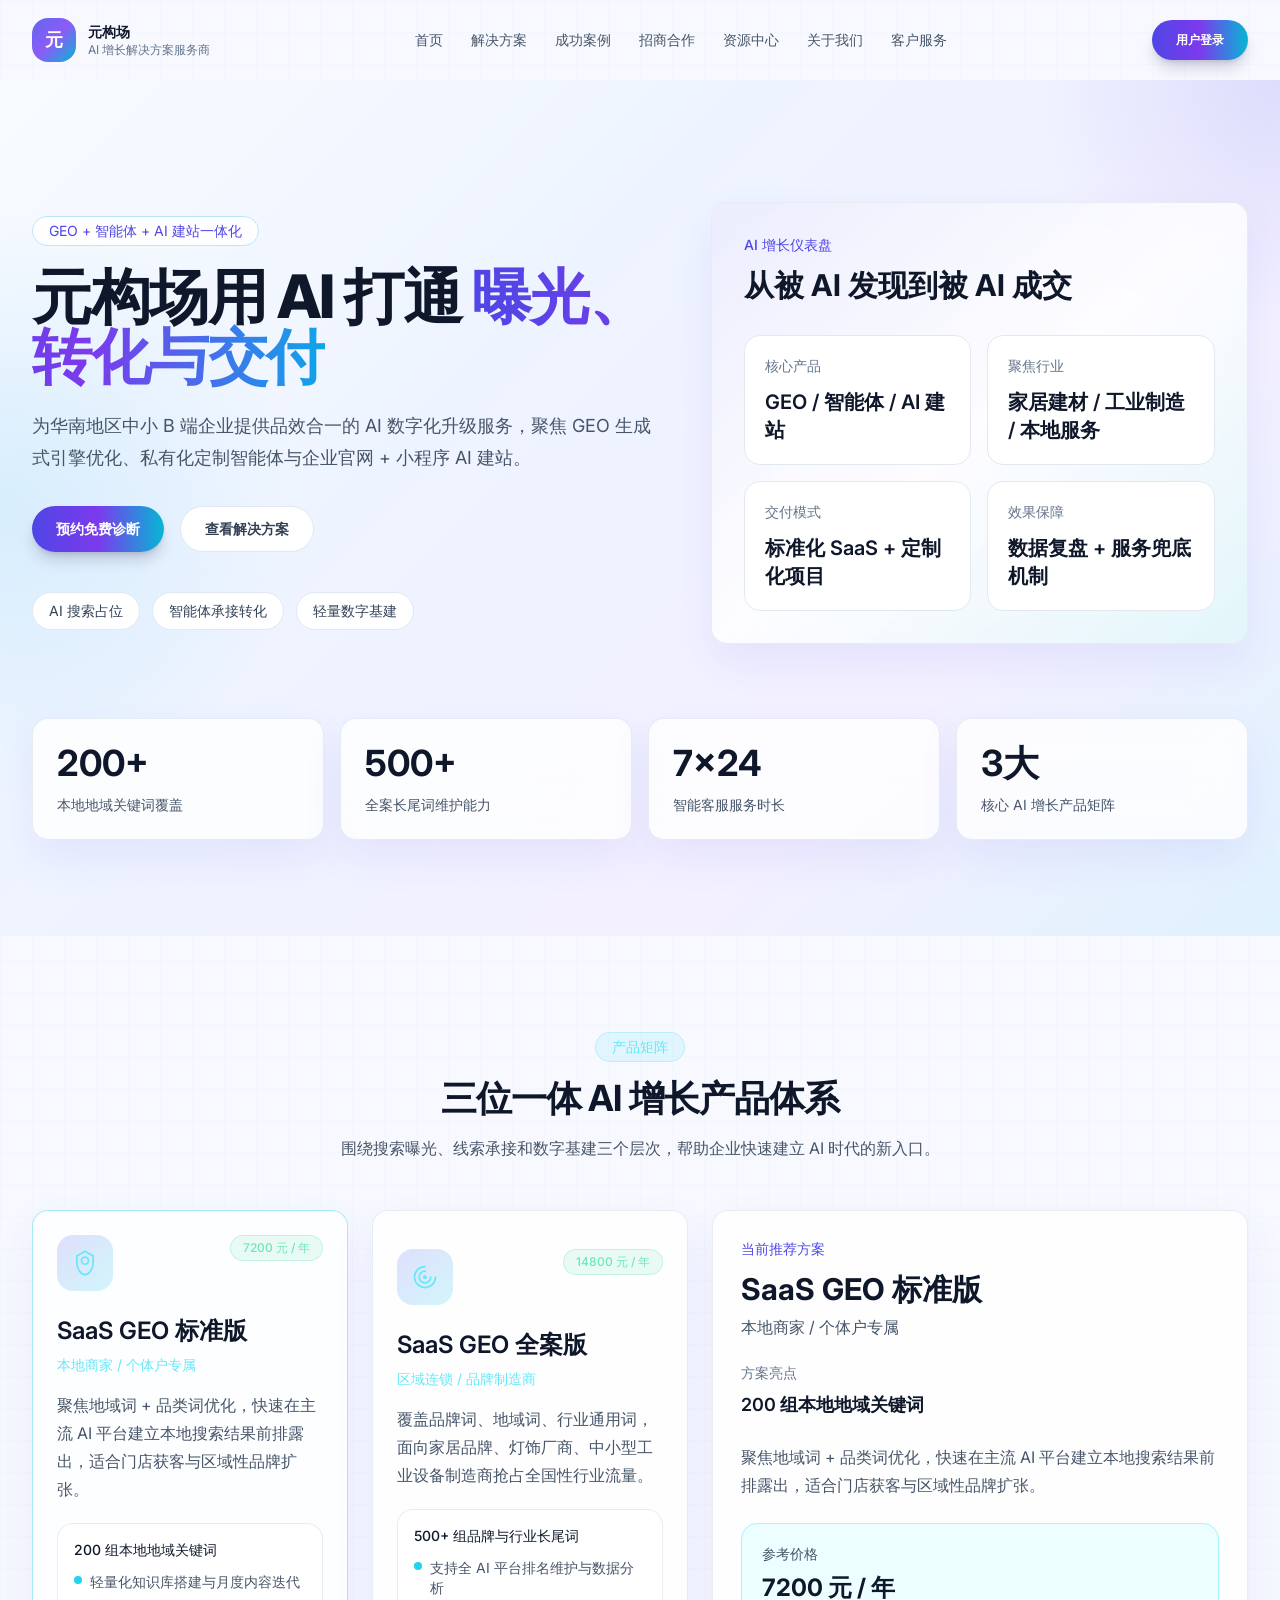
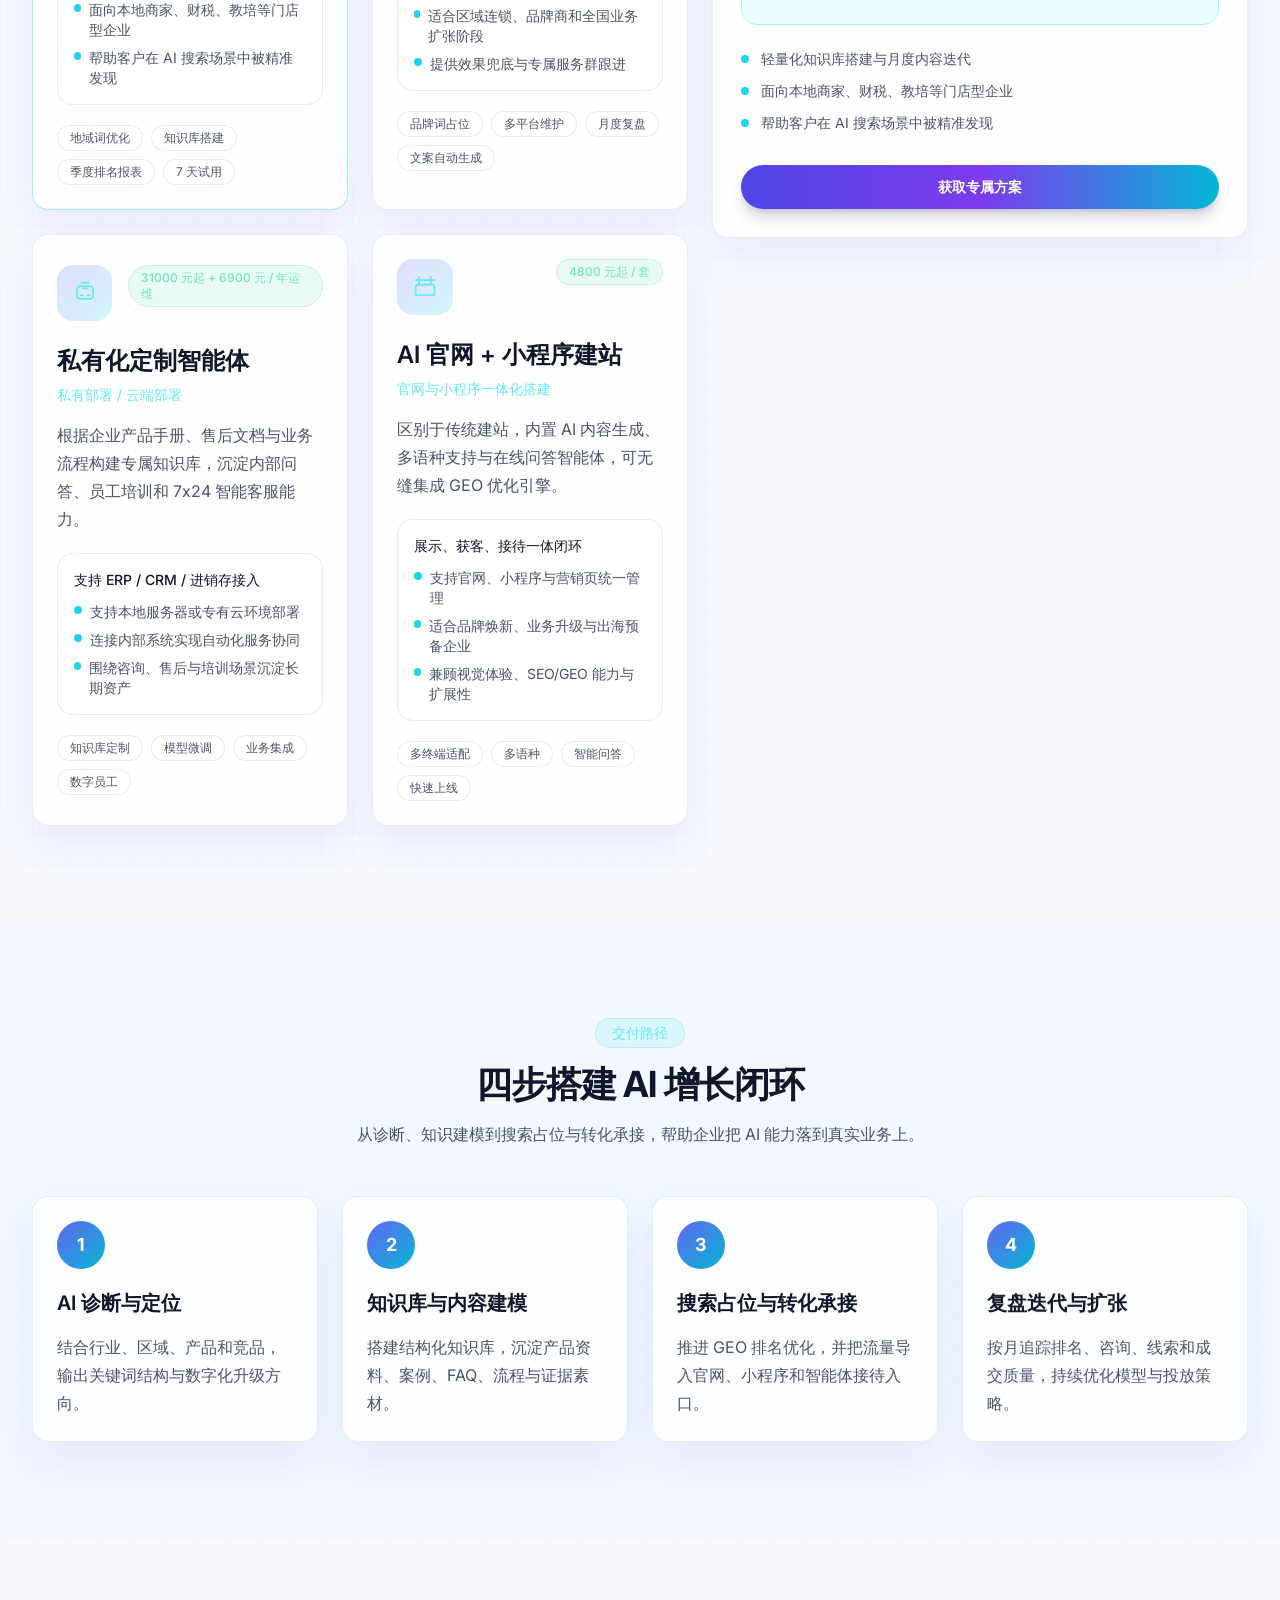
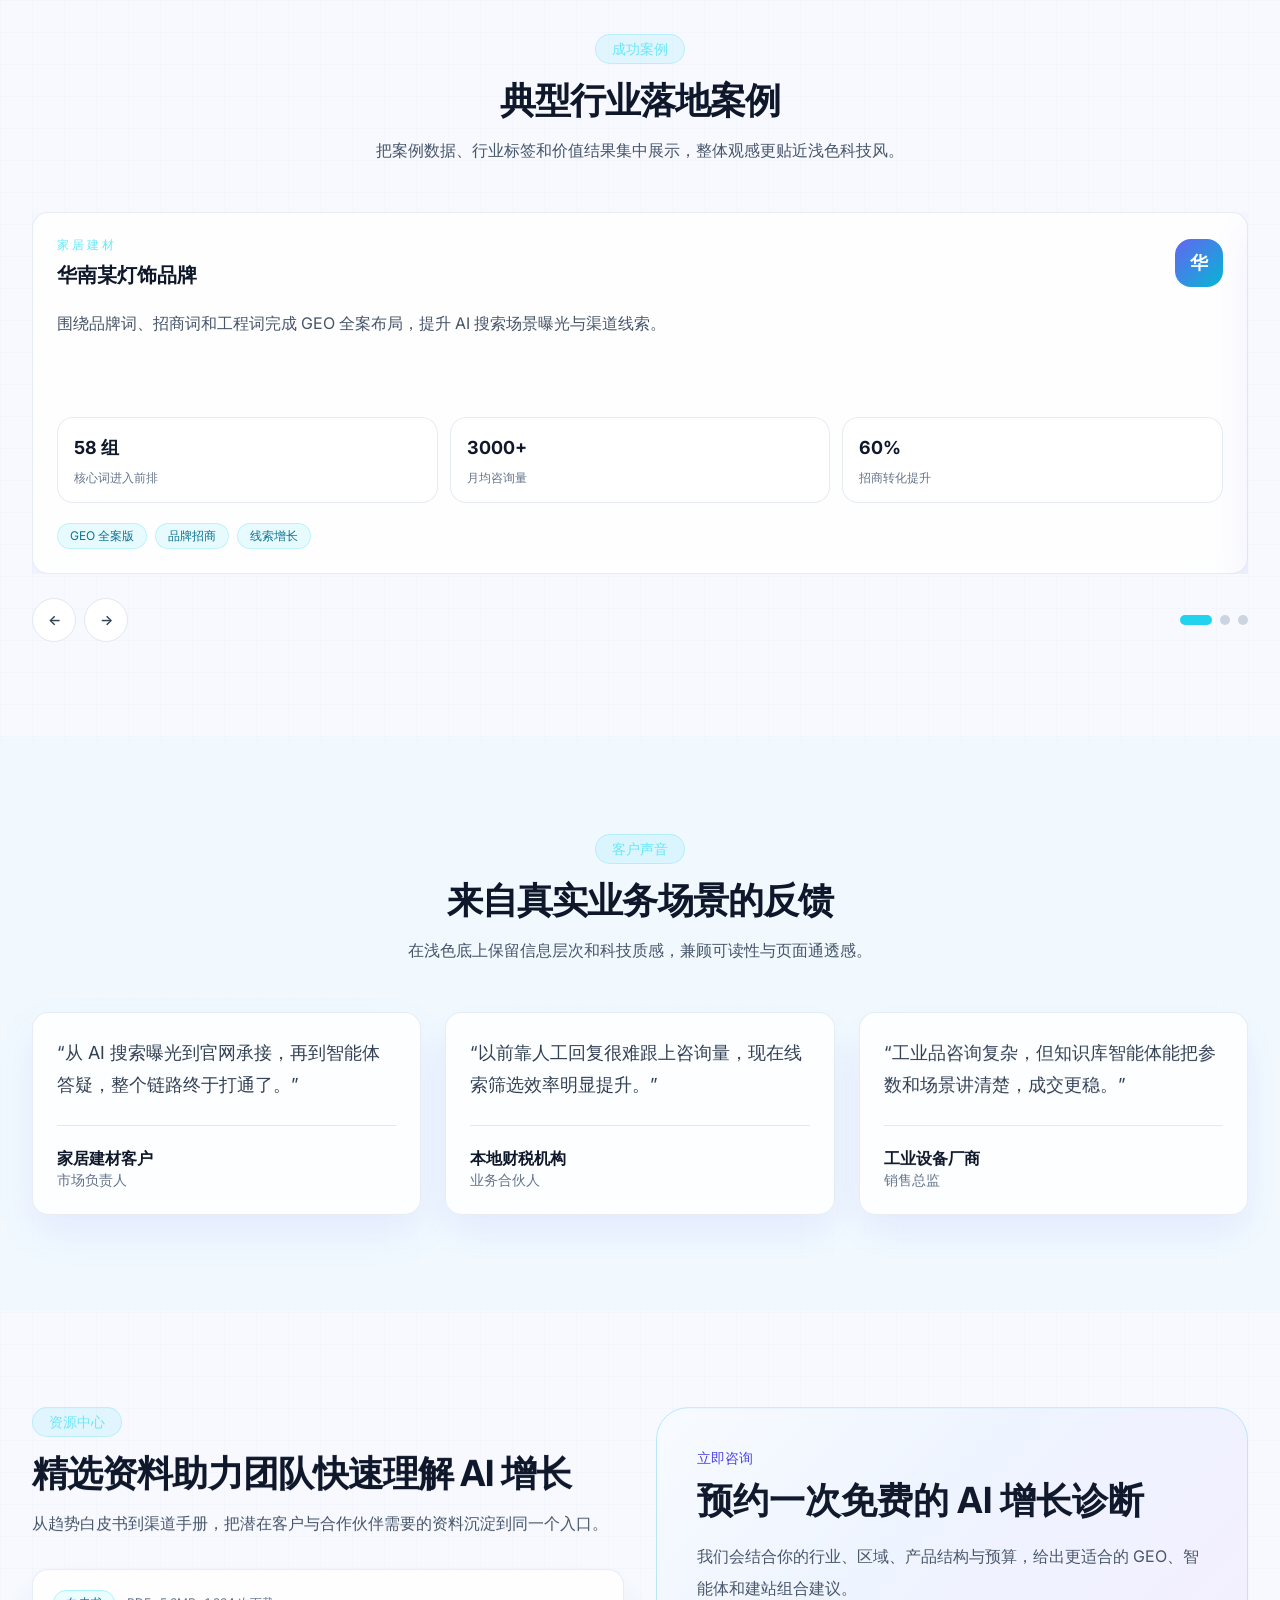
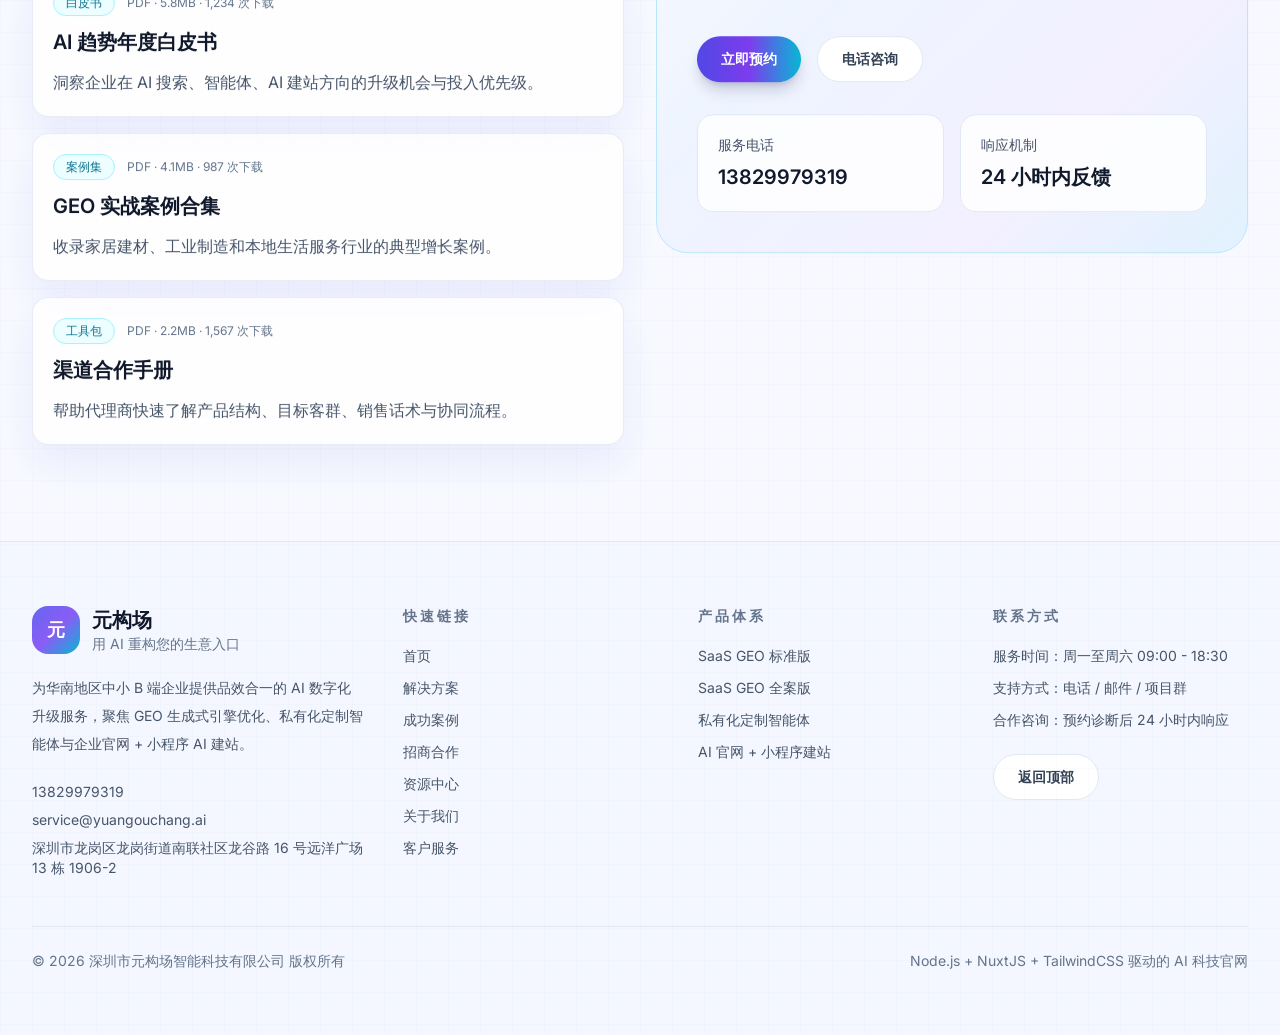
==== commit e63100ae: "Updates" ====
--- a/index.html
+++ b/index.html
@@ -1 +1 @@
-<!DOCTYPE html><html><head><meta charset="utf-8"><meta name="viewport" content="width=device-width, initial-scale=1"><title>首页 | 元构场智能科技</title><link rel="preconnect" href="https://fonts.googleapis.com"><link rel="preconnect" href="https://fonts.gstatic.com" crossorigin><link rel="stylesheet" href="https://fonts.googleapis.com/css2?family=Inter:wght@400;500;600;700;800&display=swap"><link rel="stylesheet" href="/yuangouchang2-web/_nuxt/entry.Yz34FRP7.css" crossorigin><link rel="preload" as="fetch" crossorigin="anonymous" href="/yuangouchang2-web/_payload.json?19580d48-c7bc-466a-815c-59fd92a6d71c"><link rel="modulepreload" as="script" crossorigin href="/yuangouchang2-web/_nuxt/B3jGc5Eu.js"><link rel="modulepreload" as="script" crossorigin href="/yuangouchang2-web/_nuxt/BafYOyKr.js"><link rel="modulepreload" as="script" crossorigin href="/yuangouchang2-web/_nuxt/KUqY1mNp.js"><link rel="modulepreload" as="script" crossorigin href="/yuangouchang2-web/_nuxt/BbCu6Sox.js"><link rel="modulepreload" as="script" crossorigin href="/yuangouchang2-web/_nuxt/Bdq40d5N.js"><link rel="modulepreload" as="script" crossorigin href="/yuangouchang2-web/_nuxt/BBz7vR9i.js"><link rel="modulepreload" as="script" crossorigin href="/yuangouchang2-web/_nuxt/BxI6Jj_k.js"><link rel="modulepreload" as="script" crossorigin href="/yuangouchang2-web/_nuxt/BZ3_0iXC.js"><link rel="modulepreload" as="script" crossorigin href="/yuangouchang2-web/_nuxt/BO_5bIrV.js"><link rel="modulepreload" as="script" crossorigin href="/yuangouchang2-web/_nuxt/Bt8_TRPI.js"><script type="module" src="/yuangouchang2-web/_nuxt/B3jGc5Eu.js" crossorigin></script><link rel="prefetch" as="script" crossorigin href="/yuangouchang2-web/_nuxt/DRc_zOxX.js"><link rel="prefetch" as="script" crossorigin href="/yuangouchang2-web/_nuxt/I2kGd5if.js"><meta name="description" content="元构场为家居建材、工业制造、本地生活服务企业提供从被 AI 发现到被 AI 成交的全链路增长方案。"><meta name="theme-color" content="#0f172a"><script id="unhead:payload" type="application/json">{"titleTemplate":"%s | 元构场智能科技"}</script></head><body><div id="__nuxt"><!--[--><div class="nuxt-loading-indicator" style="position:fixed;top:0;right:0;left:0;pointer-events:none;width:auto;height:3px;opacity:0;background:linear-gradient(90deg, #4f46e5, #7c3aed, #06b6d4);background-size:0% auto;transform:scaleX(0%);transform-origin:left;transition:transform 0.1s, height 0.4s, opacity 0.4s;z-index:999999;"></div><div class="relative min-h-screen overflow-x-hidden bg-[#f7f9ff] text-slate-900"><div class="pointer-events-none absolute inset-0 grid-overlay opacity-40"></div><header class="fixed inset-x-0 top-0 z-50 transition-all duration-300 bg-transparent"><div class="site-container"><div class="flex h-20 items-center justify-between gap-4"><a aria-current="page" href="/yuangouchang2-web/" class="router-link-active router-link-exact-active flex items-center gap-3"><div class="flex h-11 w-11 items-center justify-center rounded-2xl bg-gradient-to-br from-indigo-500 via-violet-500 to-cyan-500 text-lg font-extrabold text-white"> 元 </div><div><div class="text-sm font-semibold text-slate-900">元构场</div><div class="text-xs text-slate-500"> AI 增长解决方案服务商 </div></div></a><nav class="hidden items-center gap-7 lg:flex"><!--[--><a aria-current="page" href="/yuangouchang2-web/" class="router-link-active router-link-exact-active text-sm text-slate-600 hover:text-indigo-600 text-indigo-600">首页</a><a href="/yuangouchang2-web/solutions" class="text-sm text-slate-600 hover:text-indigo-600">解决方案</a><a href="/yuangouchang2-web/cases" class="text-sm text-slate-600 hover:text-indigo-600">成功案例</a><a href="/yuangouchang2-web/partnership" class="text-sm text-slate-600 hover:text-indigo-600">招商合作</a><a href="/yuangouchang2-web/resources" class="text-sm text-slate-600 hover:text-indigo-600">资源中心</a><a href="/yuangouchang2-web/about" class="text-sm text-slate-600 hover:text-indigo-600">关于我们</a><a href="/yuangouchang2-web/support" class="text-sm text-slate-600 hover:text-indigo-600">客户服务</a><!--]--></nav><div class="hidden items-center gap-3 lg:flex"><a href="/yuangouchang2-web/support" class="btn-primary text-xs"> 用户登录 </a></div><button type="button" class="inline-flex h-11 w-11 items-center justify-center rounded-full border border-slate-200 bg-white/90 text-slate-700 lg:hidden" aria-label="切换导航"><span class="space-y-1.5"><span class="block h-0.5 w-5 bg-current"></span><span class="block h-0.5 w-5 bg-current"></span><span class="block h-0.5 w-5 bg-current"></span></span></button></div></div><!----></header><main class="relative pt-20"><!--[--><div><section class="hero-gradient noise-mask relative overflow-hidden"><div class="absolute inset-0 bg-[radial-gradient(circle_at_top_right,rgba(79,70,229,0.12),transparent_16%),radial-gradient(circle_at_left,rgba(14,165,233,0.12),transparent_22%)]"></div><div class="site-container relative section-shell"><div class="grid items-center gap-12 lg:grid-cols-[1.08fr_0.92fr]"><div><!--[--><div class="max-w-3xl py-10"><p class="mb-5 inline-flex rounded-full border border-sky-200 bg-white/90 px-4 py-1 text-sm text-indigo-600"> GEO + 智能体 + AI 建站一体化 </p><h1 class="title-xl">元构场用 AI 打通 <span class="text-gradient">曝光、转化与交付</span></h1><p class="mt-6 max-w-2xl text-lg leading-8 text-slate-600">为华南地区中小 B 端企业提供品效合一的 AI 数字化升级服务，聚焦 GEO 生成式引擎优化、私有化定制智能体与企业官网 + 小程序 AI 建站。</p><div class="mt-8 flex flex-wrap gap-4"><a href="/yuangouchang2-web/support" class="btn-primary"> 预约免费诊断 </a><a href="/yuangouchang2-web/solutions" class="btn-secondary"> 查看解决方案 </a></div><div class="mt-10 flex flex-wrap gap-3"><!--[--><span class="rounded-full border border-slate-200 bg-white px-4 py-2 text-sm text-slate-700">AI 搜索占位</span><span class="rounded-full border border-slate-200 bg-white px-4 py-2 text-sm text-slate-700">智能体承接转化</span><span class="rounded-full border border-slate-200 bg-white px-4 py-2 text-sm text-slate-700">轻量数字基建</span><!--]--></div></div><!--]--></div><div><!--[--><div class="glass-panel relative overflow-hidden p-6 lg:p-8"><div class="absolute inset-0 bg-gradient-to-br from-indigo-500/10 via-transparent to-cyan-500/10"></div><div class="relative"><p class="text-sm font-medium text-indigo-600">AI 增长仪表盘</p><h2 class="mt-3 text-3xl font-bold text-slate-900"> 从被 AI 发现到被 AI 成交 </h2><div class="mt-8 grid gap-4 sm:grid-cols-2"><div class="rounded-2xl border border-slate-200 bg-white p-5"><p class="text-sm text-slate-500">核心产品</p><p class="mt-3 text-xl font-semibold text-slate-900">GEO / 智能体 / AI 建站</p></div><div class="rounded-2xl border border-slate-200 bg-white p-5"><p class="text-sm text-slate-500">聚焦行业</p><p class="mt-3 text-xl font-semibold text-slate-900">家居建材 / 工业制造 / 本地服务</p></div><div class="rounded-2xl border border-slate-200 bg-white p-5"><p class="text-sm text-slate-500">交付模式</p><p class="mt-3 text-xl font-semibold text-slate-900">标准化 SaaS + 定制化项目</p></div><div class="rounded-2xl border border-slate-200 bg-white p-5"><p class="text-sm text-slate-500">效果保障</p><p class="mt-3 text-xl font-semibold text-slate-900">数据复盘 + 服务兜底机制</p></div></div></div></div><!--]--></div></div><div class="mt-12 grid gap-4 sm:grid-cols-2 xl:grid-cols-4"><!--[--><div><!--[--><div class="glass-panel p-6"><div class="text-3xl font-bold text-slate-900 sm:text-4xl">0+</div><p class="mt-3 text-sm text-slate-600">本地地域关键词覆盖</p></div><!--]--></div><div><!--[--><div class="glass-panel p-6"><div class="text-3xl font-bold text-slate-900 sm:text-4xl">0+</div><p class="mt-3 text-sm text-slate-600">全案长尾词维护能力</p></div><!--]--></div><div><!--[--><div class="glass-panel p-6"><div class="text-3xl font-bold text-slate-900 sm:text-4xl">0x24</div><p class="mt-3 text-sm text-slate-600">智能客服服务时长</p></div><!--]--></div><div><!--[--><div class="glass-panel p-6"><div class="text-3xl font-bold text-slate-900 sm:text-4xl">0大</div><p class="mt-3 text-sm text-slate-600">核心 AI 增长产品矩阵</p></div><!--]--></div><!--]--></div></div></section><section class="section-shell"><div class="site-container"><div><!--[--><div class="mx-auto max-w-3xl text-center"><p class="mb-4 inline-flex rounded-full border border-cyan-400/20 bg-cyan-400/10 px-4 py-1 text-sm font-medium text-cyan-300">产品矩阵</p><h2 class="title-lg">三位一体 AI 增长产品体系</h2><p class="text-muted mt-4">围绕搜索曝光、线索承接和数字基建三个层次，帮助企业快速建立 AI 时代的新入口。</p></div><!--]--></div><div class="mt-12 grid gap-6 xl:grid-cols-[1.1fr_0.9fr]"><div class="grid gap-6 md:grid-cols-2"><!--[--><div><!--[--><button type="button" class="group glass-panel h-full w-full overflow-hidden p-6 text-left transition duration-300 hover:-translate-y-1 border-cyan-400/40 bg-white/75 shadow-cyan-500/10"><div class="flex items-start justify-between gap-4"><div class="flex h-14 w-14 items-center justify-center rounded-2xl bg-gradient-to-br from-indigo-500/20 to-cyan-400/20"><svg viewBox="0 0 24 24" fill="none" class="h-7 w-7 stroke-cyan-300" stroke-width="1.5"><path d="M12 2l7 4v6c0 5-3.5 9.7-7 10-3.5-.3-7-5-7-10V6l7-4zm0 5a3 3 0 100 6 3 3 0 000-6z" stroke-linecap="round" stroke-linejoin="round"></path></svg></div><span class="rounded-full border border-emerald-400/20 bg-emerald-400/10 px-3 py-1 text-xs font-medium text-emerald-300">7200 元 / 年</span></div><div class="mt-6"><h3 class="title-md">SaaS GEO 标准版</h3><p class="mt-2 text-sm text-cyan-300">本地商家 / 个体户专属</p><p class="text-muted mt-4">聚焦地域词 + 品类词优化，快速在主流 AI 平台建立本地搜索结果前排露出，适合门店获客与区域性品牌扩张。</p></div><div class="mt-5 rounded-2xl border border-slate-200/80 bg-white/85 p-4"><p class="text-sm font-medium text-slate-900">200 组本地地域关键词</p><ul class="mt-3 space-y-2 text-sm text-slate-600"><!--[--><li class="flex gap-2"><span class="mt-1 h-2 w-2 rounded-full bg-cyan-400"></span><span>轻量化知识库搭建与月度内容迭代</span></li><li class="flex gap-2"><span class="mt-1 h-2 w-2 rounded-full bg-cyan-400"></span><span>面向本地商家、财税、教培等门店型企业</span></li><li class="flex gap-2"><span class="mt-1 h-2 w-2 rounded-full bg-cyan-400"></span><span>帮助客户在 AI 搜索场景中被精准发现</span></li><!--]--></ul></div><div class="mt-5 flex flex-wrap gap-2"><!--[--><span class="rounded-full border border-slate-200/80 bg-white/85 px-3 py-1 text-xs text-slate-600">地域词优化</span><span class="rounded-full border border-slate-200/80 bg-white/85 px-3 py-1 text-xs text-slate-600">知识库搭建</span><span class="rounded-full border border-slate-200/80 bg-white/85 px-3 py-1 text-xs text-slate-600">季度排名报表</span><span class="rounded-full border border-slate-200/80 bg-white/85 px-3 py-1 text-xs text-slate-600">7 天试用</span><!--]--></div></button><!--]--></div><div><!--[--><button type="button" class="group glass-panel h-full w-full overflow-hidden p-6 text-left transition duration-300 hover:-translate-y-1"><div class="flex items-start justify-between gap-4"><div class="flex h-14 w-14 items-center justify-center rounded-2xl bg-gradient-to-br from-indigo-500/20 to-cyan-400/20"><svg viewBox="0 0 24 24" fill="none" class="h-7 w-7 stroke-cyan-300" stroke-width="1.5"><path d="M12 3a9 9 0 109 9M12 7a5 5 0 105 5M12 11a1 1 0 101 1" stroke-linecap="round" stroke-linejoin="round"></path></svg></div><span class="rounded-full border border-emerald-400/20 bg-emerald-400/10 px-3 py-1 text-xs font-medium text-emerald-300">14800 元 / 年</span></div><div class="mt-6"><h3 class="title-md">SaaS GEO 全案版</h3><p class="mt-2 text-sm text-cyan-300">区域连锁 / 品牌制造商</p><p class="text-muted mt-4">覆盖品牌词、地域词、行业通用词，面向家居品牌、灯饰厂商、中小型工业设备制造商抢占全国性行业流量。</p></div><div class="mt-5 rounded-2xl border border-slate-200/80 bg-white/85 p-4"><p class="text-sm font-medium text-slate-900">500+ 组品牌与行业长尾词</p><ul class="mt-3 space-y-2 text-sm text-slate-600"><!--[--><li class="flex gap-2"><span class="mt-1 h-2 w-2 rounded-full bg-cyan-400"></span><span>支持全 AI 平台排名维护与数据分析</span></li><li class="flex gap-2"><span class="mt-1 h-2 w-2 rounded-full bg-cyan-400"></span><span>适合区域连锁、品牌商和全国业务扩张阶段</span></li><li class="flex gap-2"><span class="mt-1 h-2 w-2 rounded-full bg-cyan-400"></span><span>提供效果兜底与专属服务群跟进</span></li><!--]--></ul></div><div class="mt-5 flex flex-wrap gap-2"><!--[--><span class="rounded-full border border-slate-200/80 bg-white/85 px-3 py-1 text-xs text-slate-600">品牌词占位</span><span class="rounded-full border border-slate-200/80 bg-white/85 px-3 py-1 text-xs text-slate-600">多平台维护</span><span class="rounded-full border border-slate-200/80 bg-white/85 px-3 py-1 text-xs text-slate-600">月度复盘</span><span class="rounded-full border border-slate-200/80 bg-white/85 px-3 py-1 text-xs text-slate-600">文案自动生成</span><!--]--></div></button><!--]--></div><div><!--[--><button type="button" class="group glass-panel h-full w-full overflow-hidden p-6 text-left transition duration-300 hover:-translate-y-1"><div class="flex items-start justify-between gap-4"><div class="flex h-14 w-14 items-center justify-center rounded-2xl bg-gradient-to-br from-indigo-500/20 to-cyan-400/20"><svg viewBox="0 0 24 24" fill="none" class="h-7 w-7 stroke-cyan-300" stroke-width="1.5"><path d="M9 3h6M10 8h4M8 6h8a3 3 0 013 3v5a3 3 0 01-3 3H8a3 3 0 01-3-3V9a3 3 0 013-3zm2 8H8m8 0h-2" stroke-linecap="round" stroke-linejoin="round"></path></svg></div><span class="rounded-full border border-emerald-400/20 bg-emerald-400/10 px-3 py-1 text-xs font-medium text-emerald-300">31000 元起 + 6900 元 / 年运维</span></div><div class="mt-6"><h3 class="title-md">私有化定制智能体</h3><p class="mt-2 text-sm text-cyan-300">私有部署 / 云端部署</p><p class="text-muted mt-4">根据企业产品手册、售后文档与业务流程构建专属知识库，沉淀内部问答、员工培训和 7x24 智能客服能力。</p></div><div class="mt-5 rounded-2xl border border-slate-200/80 bg-white/85 p-4"><p class="text-sm font-medium text-slate-900">支持 ERP / CRM / 进销存接入</p><ul class="mt-3 space-y-2 text-sm text-slate-600"><!--[--><li class="flex gap-2"><span class="mt-1 h-2 w-2 rounded-full bg-cyan-400"></span><span>支持本地服务器或专有云环境部署</span></li><li class="flex gap-2"><span class="mt-1 h-2 w-2 rounded-full bg-cyan-400"></span><span>连接内部系统实现自动化服务协同</span></li><li class="flex gap-2"><span class="mt-1 h-2 w-2 rounded-full bg-cyan-400"></span><span>围绕咨询、售后与培训场景沉淀长期资产</span></li><!--]--></ul></div><div class="mt-5 flex flex-wrap gap-2"><!--[--><span class="rounded-full border border-slate-200/80 bg-white/85 px-3 py-1 text-xs text-slate-600">知识库定制</span><span class="rounded-full border border-slate-200/80 bg-white/85 px-3 py-1 text-xs text-slate-600">模型微调</span><span class="rounded-full border border-slate-200/80 bg-white/85 px-3 py-1 text-xs text-slate-600">业务集成</span><span class="rounded-full border border-slate-200/80 bg-white/85 px-3 py-1 text-xs text-slate-600">数字员工</span><!--]--></div></button><!--]--></div><div><!--[--><button type="button" class="group glass-panel h-full w-full overflow-hidden p-6 text-left transition duration-300 hover:-translate-y-1"><div class="flex items-start justify-between gap-4"><div class="flex h-14 w-14 items-center justify-center rounded-2xl bg-gradient-to-br from-indigo-500/20 to-cyan-400/20"><svg viewBox="0 0 24 24" fill="none" class="h-7 w-7 stroke-cyan-300" stroke-width="1.5"><path d="M4 6h16M7 3v6m10-6v6M6 10h12a2 2 0 012 2v7H4v-7a2 2 0 012-2z" stroke-linecap="round" stroke-linejoin="round"></path></svg></div><span class="rounded-full border border-emerald-400/20 bg-emerald-400/10 px-3 py-1 text-xs font-medium text-emerald-300">4800 元起 / 套</span></div><div class="mt-6"><h3 class="title-md">AI 官网 + 小程序建站</h3><p class="mt-2 text-sm text-cyan-300">官网与小程序一体化搭建</p><p class="text-muted mt-4">区别于传统建站，内置 AI 内容生成、多语种支持与在线问答智能体，可无缝集成 GEO 优化引擎。</p></div><div class="mt-5 rounded-2xl border border-slate-200/80 bg-white/85 p-4"><p class="text-sm font-medium text-slate-900">展示、获客、接待一体闭环</p><ul class="mt-3 space-y-2 text-sm text-slate-600"><!--[--><li class="flex gap-2"><span class="mt-1 h-2 w-2 rounded-full bg-cyan-400"></span><span>支持官网、小程序与营销页统一管理</span></li><li class="flex gap-2"><span class="mt-1 h-2 w-2 rounded-full bg-cyan-400"></span><span>适合品牌焕新、业务升级与出海预备企业</span></li><li class="flex gap-2"><span class="mt-1 h-2 w-2 rounded-full bg-cyan-400"></span><span>兼顾视觉体验、SEO/GEO 能力与扩展性</span></li><!--]--></ul></div><div class="mt-5 flex flex-wrap gap-2"><!--[--><span class="rounded-full border border-slate-200/80 bg-white/85 px-3 py-1 text-xs text-slate-600">多终端适配</span><span class="rounded-full border border-slate-200/80 bg-white/85 px-3 py-1 text-xs text-slate-600">多语种</span><span class="rounded-full border border-slate-200/80 bg-white/85 px-3 py-1 text-xs text-slate-600">智能问答</span><span class="rounded-full border border-slate-200/80 bg-white/85 px-3 py-1 text-xs text-slate-600">快速上线</span><!--]--></div></button><!--]--></div><!--]--></div><div><!--[--><div class="glass-panel sticky top-28 p-7"><p class="text-sm text-indigo-600">当前推荐方案</p><h3 class="mt-3 text-3xl font-bold text-slate-900">SaaS GEO 标准版</h3><p class="mt-2 text-base text-slate-600">本地商家 / 个体户专属</p><p class="mt-6 text-sm text-slate-500">方案亮点</p><p class="mt-2 text-lg font-semibold text-slate-900">200 组本地地域关键词</p><p class="text-muted mt-6">聚焦地域词 + 品类词优化，快速在主流 AI 平台建立本地搜索结果前排露出，适合门店获客与区域性品牌扩张。</p><div class="mt-6 rounded-2xl border border-cyan-200 bg-cyan-50 p-5"><p class="text-sm text-slate-600">参考价格</p><p class="mt-2 text-2xl font-bold text-slate-900">7200 元 / 年</p></div><ul class="mt-6 space-y-3 text-sm text-slate-600"><!--[--><li class="flex gap-3"><span class="mt-1.5 h-2 w-2 rounded-full bg-cyan-400"></span><span>轻量化知识库搭建与月度内容迭代</span></li><li class="flex gap-3"><span class="mt-1.5 h-2 w-2 rounded-full bg-cyan-400"></span><span>面向本地商家、财税、教培等门店型企业</span></li><li class="flex gap-3"><span class="mt-1.5 h-2 w-2 rounded-full bg-cyan-400"></span><span>帮助客户在 AI 搜索场景中被精准发现</span></li><!--]--></ul><a href="/yuangouchang2-web/support" class="btn-primary mt-8 w-full"> 获取专属方案 </a></div><!--]--></div></div></div></section><section class="section-shell bg-sky-50/70"><div class="site-container"><div><!--[--><div class="mx-auto max-w-3xl text-center"><p class="mb-4 inline-flex rounded-full border border-cyan-400/20 bg-cyan-400/10 px-4 py-1 text-sm font-medium text-cyan-300">交付路径</p><h2 class="title-lg">四步搭建 AI 增长闭环</h2><p class="text-muted mt-4">从诊断、知识建模到搜索占位与转化承接，帮助企业把 AI 能力落到真实业务上。</p></div><!--]--></div><div class="mt-12 grid gap-6 lg:grid-cols-4"><!--[--><div><!--[--><div class="glass-panel h-full p-6"><div class="flex h-12 w-12 items-center justify-center rounded-full bg-gradient-to-br from-indigo-500 to-cyan-500 text-lg font-bold text-white">1</div><h3 class="mt-5 text-xl font-semibold text-slate-900">AI 诊断与定位</h3><p class="text-muted mt-4">结合行业、区域、产品和竞品，输出关键词结构与数字化升级方向。</p></div><!--]--></div><div><!--[--><div class="glass-panel h-full p-6"><div class="flex h-12 w-12 items-center justify-center rounded-full bg-gradient-to-br from-indigo-500 to-cyan-500 text-lg font-bold text-white">2</div><h3 class="mt-5 text-xl font-semibold text-slate-900">知识库与内容建模</h3><p class="text-muted mt-4">搭建结构化知识库，沉淀产品资料、案例、FAQ、流程与证据素材。</p></div><!--]--></div><div><!--[--><div class="glass-panel h-full p-6"><div class="flex h-12 w-12 items-center justify-center rounded-full bg-gradient-to-br from-indigo-500 to-cyan-500 text-lg font-bold text-white">3</div><h3 class="mt-5 text-xl font-semibold text-slate-900">搜索占位与转化承接</h3><p class="text-muted mt-4">推进 GEO 排名优化，并把流量导入官网、小程序和智能体接待入口。</p></div><!--]--></div><div><!--[--><div class="glass-panel h-full p-6"><div class="flex h-12 w-12 items-center justify-center rounded-full bg-gradient-to-br from-indigo-500 to-cyan-500 text-lg font-bold text-white">4</div><h3 class="mt-5 text-xl font-semibold text-slate-900">复盘迭代与扩张</h3><p class="text-muted mt-4">按月追踪排名、咨询、线索和成交质量，持续优化模型与投放策略。</p></div><!--]--></div><!--]--></div></div></section><section class="section-shell"><div class="site-container"><div><!--[--><div class="mx-auto max-w-3xl text-center"><p class="mb-4 inline-flex rounded-full border border-cyan-400/20 bg-cyan-400/10 px-4 py-1 text-sm font-medium text-cyan-300">成功案例</p><h2 class="title-lg">典型行业落地案例</h2><p class="text-muted mt-4">把案例数据、行业标签和价值结果集中展示，整体观感更贴近浅色科技风。</p></div><!--]--></div><div class="mt-12"><!--[--><div class="relative"><div class="overflow-hidden"><div class="flex transition-transform duration-500 ease-out" style="transform:translateX(-0%);"><!--[--><div class="min-w-full"><!--[--><article class="glass-panel h-full p-6"><div class="flex items-center justify-between gap-4"><div><p class="text-xs uppercase tracking-[0.25em] text-cyan-300">家居建材</p><h3 class="mt-2 text-xl font-semibold text-slate-900">华南某灯饰品牌</h3></div><div class="flex h-12 w-12 items-center justify-center rounded-2xl bg-gradient-to-br from-indigo-500 to-cyan-500 text-lg font-bold text-white">华</div></div><p class="text-muted mt-5 min-h-[84px]">围绕品牌词、招商词和工程词完成 GEO 全案布局，提升 AI 搜索场景曝光与渠道线索。</p><div class="mt-6 grid gap-3 sm:grid-cols-3"><!--[--><div class="rounded-2xl border border-slate-200/80 bg-white/80 p-4"><div class="text-lg font-bold text-slate-900">58 组</div><div class="mt-2 text-xs text-slate-500">核心词进入前排</div></div><div class="rounded-2xl border border-slate-200/80 bg-white/80 p-4"><div class="text-lg font-bold text-slate-900">3000+</div><div class="mt-2 text-xs text-slate-500">月均咨询量</div></div><div class="rounded-2xl border border-slate-200/80 bg-white/80 p-4"><div class="text-lg font-bold text-slate-900">60%</div><div class="mt-2 text-xs text-slate-500">招商转化提升</div></div><!--]--></div><div class="mt-5 flex flex-wrap gap-2"><!--[--><span class="rounded-full border border-cyan-400/20 bg-cyan-400/10 px-3 py-1 text-xs text-cyan-700">GEO 全案版</span><span class="rounded-full border border-cyan-400/20 bg-cyan-400/10 px-3 py-1 text-xs text-cyan-700">品牌招商</span><span class="rounded-full border border-cyan-400/20 bg-cyan-400/10 px-3 py-1 text-xs text-cyan-700">线索增长</span><!--]--></div></article><!--]--></div><div class="min-w-full"><!--[--><article class="glass-panel h-full p-6"><div class="flex items-center justify-between gap-4"><div><p class="text-xs uppercase tracking-[0.25em] text-cyan-300">本地生活服务</p><h3 class="mt-2 text-xl font-semibold text-slate-900">深圳某财税服务机构</h3></div><div class="flex h-12 w-12 items-center justify-center rounded-2xl bg-gradient-to-br from-indigo-500 to-cyan-500 text-lg font-bold text-white">深</div></div><p class="text-muted mt-5 min-h-[84px]">以地域词优化带动本地获客，并用在线智能体自动承接企业咨询与流程答疑。</p><div class="mt-6 grid gap-3 sm:grid-cols-3"><!--[--><div class="rounded-2xl border border-slate-200/80 bg-white/80 p-4"><div class="text-lg font-bold text-slate-900">200+</div><div class="mt-2 text-xs text-slate-500">地域词覆盖</div></div><div class="rounded-2xl border border-slate-200/80 bg-white/80 p-4"><div class="text-lg font-bold text-slate-900">35%</div><div class="mt-2 text-xs text-slate-500">7 日试用转化</div></div><div class="rounded-2xl border border-slate-200/80 bg-white/80 p-4"><div class="text-lg font-bold text-slate-900">45%</div><div class="mt-2 text-xs text-slate-500">人工客服负担下降</div></div><!--]--></div><div class="mt-5 flex flex-wrap gap-2"><!--[--><span class="rounded-full border border-cyan-400/20 bg-cyan-400/10 px-3 py-1 text-xs text-cyan-700">标准版</span><span class="rounded-full border border-cyan-400/20 bg-cyan-400/10 px-3 py-1 text-xs text-cyan-700">智能客服</span><span class="rounded-full border border-cyan-400/20 bg-cyan-400/10 px-3 py-1 text-xs text-cyan-700">本地搜索</span><!--]--></div></article><!--]--></div><div class="min-w-full"><!--[--><article class="glass-panel h-full p-6"><div class="flex items-center justify-between gap-4"><div><p class="text-xs uppercase tracking-[0.25em] text-cyan-300">工业制造</p><h3 class="mt-2 text-xl font-semibold text-slate-900">珠三角工业设备厂商</h3></div><div class="flex h-12 w-12 items-center justify-center rounded-2xl bg-gradient-to-br from-indigo-500 to-cyan-500 text-lg font-bold text-white">珠</div></div><p class="text-muted mt-5 min-h-[84px]">通过行业长尾词与产品知识库建设，在复杂产品咨询场景中实现 AI 精准推荐与售前答疑。</p><div class="mt-6 grid gap-3 sm:grid-cols-3"><!--[--><div class="rounded-2xl border border-slate-200/80 bg-white/80 p-4"><div class="text-lg font-bold text-slate-900">3.2x</div><div class="mt-2 text-xs text-slate-500">AI 平台曝光提升</div></div><div class="rounded-2xl border border-slate-200/80 bg-white/80 p-4"><div class="text-lg font-bold text-slate-900">80%</div><div class="mt-2 text-xs text-slate-500">有效商机率</div></div><div class="rounded-2xl border border-slate-200/80 bg-white/80 p-4"><div class="text-lg font-bold text-slate-900">107+</div><div class="mt-2 text-xs text-slate-500">月均表单量</div></div><!--]--></div><div class="mt-5 flex flex-wrap gap-2"><!--[--><span class="rounded-full border border-cyan-400/20 bg-cyan-400/10 px-3 py-1 text-xs text-cyan-700">工业制造</span><span class="rounded-full border border-cyan-400/20 bg-cyan-400/10 px-3 py-1 text-xs text-cyan-700">知识库</span><span class="rounded-full border border-cyan-400/20 bg-cyan-400/10 px-3 py-1 text-xs text-cyan-700">售前智能体</span><!--]--></div></article><!--]--></div><!--]--></div></div><div class="mt-6 flex items-center justify-between"><div class="flex gap-2"><button type="button" class="btn-secondary h-11 w-11 p-0" aria-label="上一项"> ← </button><button type="button" class="btn-secondary h-11 w-11 p-0" aria-label="下一项"> → </button></div><div class="flex items-center gap-2"><!--[--><button type="button" class="w-8 bg-cyan-400 h-2.5 rounded-full transition-all duration-300" aria-label="切换到第 1 项"></button><button type="button" class="w-2.5 bg-slate-300 h-2.5 rounded-full transition-all duration-300" aria-label="切换到第 2 项"></button><button type="button" class="w-2.5 bg-slate-300 h-2.5 rounded-full transition-all duration-300" aria-label="切换到第 3 项"></button><!--]--></div></div></div><!--]--></div></div></section><section class="section-shell bg-sky-50/70"><div class="site-container"><div><!--[--><div class="mx-auto max-w-3xl text-center"><p class="mb-4 inline-flex rounded-full border border-cyan-400/20 bg-cyan-400/10 px-4 py-1 text-sm font-medium text-cyan-300">客户声音</p><h2 class="title-lg">来自真实业务场景的反馈</h2><p class="text-muted mt-4">在浅色底上保留信息层次和科技质感，兼顾可读性与页面通透感。</p></div><!--]--></div><div class="mt-12 grid gap-6 lg:grid-cols-3"><!--[--><div><!--[--><div class="glass-panel h-full p-6"><p class="text-lg leading-8 text-slate-700"> “从 AI 搜索曝光到官网承接，再到智能体答疑，整个链路终于打通了。” </p><div class="mt-6 border-t border-slate-200 pt-5"><p class="font-semibold text-slate-900">家居建材客户</p><p class="text-sm text-slate-500">市场负责人</p></div></div><!--]--></div><div><!--[--><div class="glass-panel h-full p-6"><p class="text-lg leading-8 text-slate-700"> “以前靠人工回复很难跟上咨询量，现在线索筛选效率明显提升。” </p><div class="mt-6 border-t border-slate-200 pt-5"><p class="font-semibold text-slate-900">本地财税机构</p><p class="text-sm text-slate-500">业务合伙人</p></div></div><!--]--></div><div><!--[--><div class="glass-panel h-full p-6"><p class="text-lg leading-8 text-slate-700"> “工业品咨询复杂，但知识库智能体能把参数和场景讲清楚，成交更稳。” </p><div class="mt-6 border-t border-slate-200 pt-5"><p class="font-semibold text-slate-900">工业设备厂商</p><p class="text-sm text-slate-500">销售总监</p></div></div><!--]--></div><!--]--></div></div></section><section class="section-shell"><div class="site-container"><div class="grid gap-8 lg:grid-cols-[1fr_1fr]"><div><!--[--><div class="max-w-3xl"><p class="mb-4 inline-flex rounded-full border border-cyan-400/20 bg-cyan-400/10 px-4 py-1 text-sm font-medium text-cyan-300">资源中心</p><h2 class="title-lg">精选资料助力团队快速理解 AI 增长</h2><p class="text-muted mt-4">从趋势白皮书到渠道手册，把潜在客户与合作伙伴需要的资料沉淀到同一个入口。</p></div><div class="mt-8 space-y-4"><!--[--><div class="glass-panel p-5"><div class="flex flex-wrap items-center gap-3"><span class="rounded-full border border-cyan-200 bg-cyan-50 px-3 py-1 text-xs text-cyan-700">白皮书</span><span class="text-xs text-slate-500">PDF · 5.8MB · 1,234 次下载 </span></div><h3 class="mt-3 text-xl font-semibold text-slate-900">AI 趋势年度白皮书</h3><p class="text-muted mt-3">洞察企业在 AI 搜索、智能体、AI 建站方向的升级机会与投入优先级。</p></div><div class="glass-panel p-5"><div class="flex flex-wrap items-center gap-3"><span class="rounded-full border border-cyan-200 bg-cyan-50 px-3 py-1 text-xs text-cyan-700">案例集</span><span class="text-xs text-slate-500">PDF · 4.1MB · 987 次下载 </span></div><h3 class="mt-3 text-xl font-semibold text-slate-900">GEO 实战案例合集</h3><p class="text-muted mt-3">收录家居建材、工业制造和本地生活服务行业的典型增长案例。</p></div><div class="glass-panel p-5"><div class="flex flex-wrap items-center gap-3"><span class="rounded-full border border-cyan-200 bg-cyan-50 px-3 py-1 text-xs text-cyan-700">工具包</span><span class="text-xs text-slate-500">PDF · 2.2MB · 1,567 次下载 </span></div><h3 class="mt-3 text-xl font-semibold text-slate-900">渠道合作手册</h3><p class="text-muted mt-3">帮助代理商快速了解产品结构、目标客群、销售话术与协同流程。</p></div><!--]--></div><!--]--></div><div><!--[--><div class="hero-gradient noise-mask relative overflow-hidden rounded-[2rem] border border-sky-200 p-8 sm:p-10"><div class="relative"><p class="text-sm text-indigo-600">立即咨询</p><h2 class="mt-3 text-3xl font-bold text-slate-900 sm:text-4xl"> 预约一次免费的 AI 增长诊断 </h2><p class="mt-5 max-w-xl text-base leading-8 text-slate-600"> 我们会结合你的行业、区域、产品结构与预算，给出更适合的 GEO、智能体和建站组合建议。 </p><div class="mt-8 flex flex-wrap gap-4"><a href="/yuangouchang2-web/support" class="btn-primary"> 立即预约 </a><a href="tel:13829979319" class="btn-secondary"> 电话咨询 </a></div><div class="mt-8 grid gap-4 sm:grid-cols-2"><div class="rounded-2xl border border-slate-200 bg-white/85 p-5"><p class="text-sm text-slate-600">服务电话</p><p class="mt-2 text-xl font-semibold text-slate-900">13829979319</p></div><div class="rounded-2xl border border-slate-200 bg-white/85 p-5"><p class="text-sm text-slate-600">响应机制</p><p class="mt-2 text-xl font-semibold text-slate-900"> 24 小时内反馈 </p></div></div></div></div><!--]--></div></div></div></section></div><!--]--></main><footer class="border-t border-slate-200 bg-[#f4f7ff]"><div class="site-container py-16"><div class="grid gap-10 lg:grid-cols-[1.3fr_1fr_1fr_1fr]"><div><div class="flex items-center gap-3"><div class="flex h-12 w-12 items-center justify-center rounded-2xl bg-gradient-to-br from-indigo-500 via-violet-500 to-cyan-500 text-lg font-extrabold text-white"> 元 </div><div><h3 class="text-xl font-bold text-slate-900">元构场</h3><p class="text-sm text-slate-500">用 AI 重构您的生意入口</p></div></div><p class="mt-5 max-w-md text-sm leading-7 text-slate-600">为华南地区中小 B 端企业提供品效合一的 AI 数字化升级服务，聚焦 GEO 生成式引擎优化、私有化定制智能体与企业官网 + 小程序 AI 建站。</p><div class="mt-6 space-y-2 text-sm text-slate-600"><p>13829979319</p><p>service@yuangouchang.ai</p><p>深圳市龙岗区龙岗街道南联社区龙谷路 16 号远洋广场 13 栋 1906-2</p></div></div><div><h4 class="text-sm font-semibold uppercase tracking-[0.2em] text-slate-500"> 快速链接 </h4><div class="mt-5 space-y-3"><!--[--><a aria-current="page" href="/yuangouchang2-web/" class="router-link-active router-link-exact-active block text-sm text-slate-600 hover:text-indigo-600">首页</a><a href="/yuangouchang2-web/solutions" class="block text-sm text-slate-600 hover:text-indigo-600">解决方案</a><a href="/yuangouchang2-web/cases" class="block text-sm text-slate-600 hover:text-indigo-600">成功案例</a><a href="/yuangouchang2-web/partnership" class="block text-sm text-slate-600 hover:text-indigo-600">招商合作</a><a href="/yuangouchang2-web/resources" class="block text-sm text-slate-600 hover:text-indigo-600">资源中心</a><a href="/yuangouchang2-web/about" class="block text-sm text-slate-600 hover:text-indigo-600">关于我们</a><a href="/yuangouchang2-web/support" class="block text-sm text-slate-600 hover:text-indigo-600">客户服务</a><!--]--></div></div><div><h4 class="text-sm font-semibold uppercase tracking-[0.2em] text-slate-500"> 产品体系 </h4><div class="mt-5 space-y-3"><!--[--><p class="text-sm text-slate-600">SaaS GEO 标准版</p><p class="text-sm text-slate-600">SaaS GEO 全案版</p><p class="text-sm text-slate-600">私有化定制智能体</p><p class="text-sm text-slate-600">AI 官网 + 小程序建站</p><!--]--></div></div><div><h4 class="text-sm font-semibold uppercase tracking-[0.2em] text-slate-500"> 联系方式 </h4><div class="mt-5 space-y-3 text-sm text-slate-600"><p>服务时间：周一至周六 09:00 - 18:30</p><p>支持方式：电话 / 邮件 / 项目群</p><p>合作咨询：预约诊断后 24 小时内响应</p></div><button type="button" class="btn-secondary mt-6"> 返回顶部 </button></div></div><div class="mt-12 flex flex-col gap-4 border-t border-slate-200 pt-6 text-sm text-slate-500 lg:flex-row lg:items-center lg:justify-between"><p>© 2026 深圳市元构场智能科技有限公司 版权所有</p><p>Node.js + NuxtJS + TailwindCSS 驱动的 AI 科技官网</p></div></div></footer></div><!--]--></div><div id="teleports"></div><script>window.__NUXT__={};window.__NUXT__.config={public:{},app:{baseURL:"/yuangouchang2-web/",buildId:"19580d48-c7bc-466a-815c-59fd92a6d71c",buildAssetsDir:"/_nuxt/",cdnURL:""}}</script><script type="application/json" data-nuxt-data="nuxt-app" data-ssr="true" id="__NUXT_DATA__" data-src="/yuangouchang2-web/_payload.json?19580d48-c7bc-466a-815c-59fd92a6d71c">[{"state":1,"once":3,"_errors":4,"serverRendered":6,"path":7,"prerenderedAt":8},["Reactive",2],{},["Set"],["ShallowReactive",5],{},true,"\u002F",1782887637641]</script></body></html>+<!DOCTYPE html><html><head><meta charset="utf-8"><meta name="viewport" content="width=device-width, initial-scale=1"><title>首页 | 元构场智能科技</title><link rel="preconnect" href="https://fonts.googleapis.com"><link rel="preconnect" href="https://fonts.gstatic.com" crossorigin><link rel="stylesheet" href="https://fonts.googleapis.com/css2?family=Inter:wght@400;500;600;700;800&display=swap"><link rel="stylesheet" href="/_nuxt/entry.Yz34FRP7.css" crossorigin><link rel="preload" as="fetch" crossorigin="anonymous" href="/_payload.json?abd4e509-36e8-41f1-ad02-b2e008f52acc"><link rel="modulepreload" as="script" crossorigin href="/_nuxt/B3jGc5Eu.js"><link rel="modulepreload" as="script" crossorigin href="/_nuxt/BafYOyKr.js"><link rel="modulepreload" as="script" crossorigin href="/_nuxt/KUqY1mNp.js"><link rel="modulepreload" as="script" crossorigin href="/_nuxt/BbCu6Sox.js"><link rel="modulepreload" as="script" crossorigin href="/_nuxt/Bdq40d5N.js"><link rel="modulepreload" as="script" crossorigin href="/_nuxt/BBz7vR9i.js"><link rel="modulepreload" as="script" crossorigin href="/_nuxt/BxI6Jj_k.js"><link rel="modulepreload" as="script" crossorigin href="/_nuxt/BZ3_0iXC.js"><link rel="modulepreload" as="script" crossorigin href="/_nuxt/BO_5bIrV.js"><link rel="modulepreload" as="script" crossorigin href="/_nuxt/Bt8_TRPI.js"><script type="module" src="/_nuxt/B3jGc5Eu.js" crossorigin></script><link rel="prefetch" as="script" crossorigin href="/_nuxt/DRc_zOxX.js"><link rel="prefetch" as="script" crossorigin href="/_nuxt/I2kGd5if.js"><meta name="description" content="元构场为家居建材、工业制造、本地生活服务企业提供从被 AI 发现到被 AI 成交的全链路增长方案。"><meta name="theme-color" content="#0f172a"><script id="unhead:payload" type="application/json">{"titleTemplate":"%s | 元构场智能科技"}</script></head><body><div id="__nuxt"><!--[--><div class="nuxt-loading-indicator" style="position:fixed;top:0;right:0;left:0;pointer-events:none;width:auto;height:3px;opacity:0;background:linear-gradient(90deg, #4f46e5, #7c3aed, #06b6d4);background-size:0% auto;transform:scaleX(0%);transform-origin:left;transition:transform 0.1s, height 0.4s, opacity 0.4s;z-index:999999;"></div><div class="relative min-h-screen overflow-x-hidden bg-[#f7f9ff] text-slate-900"><div class="pointer-events-none absolute inset-0 grid-overlay opacity-40"></div><header class="fixed inset-x-0 top-0 z-50 transition-all duration-300 bg-transparent"><div class="site-container"><div class="flex h-20 items-center justify-between gap-4"><a aria-current="page" href="/" class="router-link-active router-link-exact-active flex items-center gap-3"><div class="flex h-11 w-11 items-center justify-center rounded-2xl bg-gradient-to-br from-indigo-500 via-violet-500 to-cyan-500 text-lg font-extrabold text-white"> 元 </div><div><div class="text-sm font-semibold text-slate-900">元构场</div><div class="text-xs text-slate-500"> AI 增长解决方案服务商 </div></div></a><nav class="hidden items-center gap-7 lg:flex"><!--[--><a aria-current="page" href="/" class="router-link-active router-link-exact-active text-sm text-slate-600 hover:text-indigo-600 text-indigo-600">首页</a><a href="/solutions" class="text-sm text-slate-600 hover:text-indigo-600">解决方案</a><a href="/cases" class="text-sm text-slate-600 hover:text-indigo-600">成功案例</a><a href="/partnership" class="text-sm text-slate-600 hover:text-indigo-600">招商合作</a><a href="/resources" class="text-sm text-slate-600 hover:text-indigo-600">资源中心</a><a href="/about" class="text-sm text-slate-600 hover:text-indigo-600">关于我们</a><a href="/support" class="text-sm text-slate-600 hover:text-indigo-600">客户服务</a><!--]--></nav><div class="hidden items-center gap-3 lg:flex"><a href="/support" class="btn-primary text-xs"> 用户登录 </a></div><button type="button" class="inline-flex h-11 w-11 items-center justify-center rounded-full border border-slate-200 bg-white/90 text-slate-700 lg:hidden" aria-label="切换导航"><span class="space-y-1.5"><span class="block h-0.5 w-5 bg-current"></span><span class="block h-0.5 w-5 bg-current"></span><span class="block h-0.5 w-5 bg-current"></span></span></button></div></div><!----></header><main class="relative pt-20"><!--[--><div><section class="hero-gradient noise-mask relative overflow-hidden"><div class="absolute inset-0 bg-[radial-gradient(circle_at_top_right,rgba(79,70,229,0.12),transparent_16%),radial-gradient(circle_at_left,rgba(14,165,233,0.12),transparent_22%)]"></div><div class="site-container relative section-shell"><div class="grid items-center gap-12 lg:grid-cols-[1.08fr_0.92fr]"><div><!--[--><div class="max-w-3xl py-10"><p class="mb-5 inline-flex rounded-full border border-sky-200 bg-white/90 px-4 py-1 text-sm text-indigo-600"> GEO + 智能体 + AI 建站一体化 </p><h1 class="title-xl">元构场用 AI 打通 <span class="text-gradient">曝光、转化与交付</span></h1><p class="mt-6 max-w-2xl text-lg leading-8 text-slate-600">为华南地区中小 B 端企业提供品效合一的 AI 数字化升级服务，聚焦 GEO 生成式引擎优化、私有化定制智能体与企业官网 + 小程序 AI 建站。</p><div class="mt-8 flex flex-wrap gap-4"><a href="/support" class="btn-primary"> 预约免费诊断 </a><a href="/solutions" class="btn-secondary"> 查看解决方案 </a></div><div class="mt-10 flex flex-wrap gap-3"><!--[--><span class="rounded-full border border-slate-200 bg-white px-4 py-2 text-sm text-slate-700">AI 搜索占位</span><span class="rounded-full border border-slate-200 bg-white px-4 py-2 text-sm text-slate-700">智能体承接转化</span><span class="rounded-full border border-slate-200 bg-white px-4 py-2 text-sm text-slate-700">轻量数字基建</span><!--]--></div></div><!--]--></div><div><!--[--><div class="glass-panel relative overflow-hidden p-6 lg:p-8"><div class="absolute inset-0 bg-gradient-to-br from-indigo-500/10 via-transparent to-cyan-500/10"></div><div class="relative"><p class="text-sm font-medium text-indigo-600">AI 增长仪表盘</p><h2 class="mt-3 text-3xl font-bold text-slate-900"> 从被 AI 发现到被 AI 成交 </h2><div class="mt-8 grid gap-4 sm:grid-cols-2"><div class="rounded-2xl border border-slate-200 bg-white p-5"><p class="text-sm text-slate-500">核心产品</p><p class="mt-3 text-xl font-semibold text-slate-900">GEO / 智能体 / AI 建站</p></div><div class="rounded-2xl border border-slate-200 bg-white p-5"><p class="text-sm text-slate-500">聚焦行业</p><p class="mt-3 text-xl font-semibold text-slate-900">家居建材 / 工业制造 / 本地服务</p></div><div class="rounded-2xl border border-slate-200 bg-white p-5"><p class="text-sm text-slate-500">交付模式</p><p class="mt-3 text-xl font-semibold text-slate-900">标准化 SaaS + 定制化项目</p></div><div class="rounded-2xl border border-slate-200 bg-white p-5"><p class="text-sm text-slate-500">效果保障</p><p class="mt-3 text-xl font-semibold text-slate-900">数据复盘 + 服务兜底机制</p></div></div></div></div><!--]--></div></div><div class="mt-12 grid gap-4 sm:grid-cols-2 xl:grid-cols-4"><!--[--><div><!--[--><div class="glass-panel p-6"><div class="text-3xl font-bold text-slate-900 sm:text-4xl">0+</div><p class="mt-3 text-sm text-slate-600">本地地域关键词覆盖</p></div><!--]--></div><div><!--[--><div class="glass-panel p-6"><div class="text-3xl font-bold text-slate-900 sm:text-4xl">0+</div><p class="mt-3 text-sm text-slate-600">全案长尾词维护能力</p></div><!--]--></div><div><!--[--><div class="glass-panel p-6"><div class="text-3xl font-bold text-slate-900 sm:text-4xl">0x24</div><p class="mt-3 text-sm text-slate-600">智能客服服务时长</p></div><!--]--></div><div><!--[--><div class="glass-panel p-6"><div class="text-3xl font-bold text-slate-900 sm:text-4xl">0大</div><p class="mt-3 text-sm text-slate-600">核心 AI 增长产品矩阵</p></div><!--]--></div><!--]--></div></div></section><section class="section-shell"><div class="site-container"><div><!--[--><div class="mx-auto max-w-3xl text-center"><p class="mb-4 inline-flex rounded-full border border-cyan-400/20 bg-cyan-400/10 px-4 py-1 text-sm font-medium text-cyan-300">产品矩阵</p><h2 class="title-lg">三位一体 AI 增长产品体系</h2><p class="text-muted mt-4">围绕搜索曝光、线索承接和数字基建三个层次，帮助企业快速建立 AI 时代的新入口。</p></div><!--]--></div><div class="mt-12 grid gap-6 xl:grid-cols-[1.1fr_0.9fr]"><div class="grid gap-6 md:grid-cols-2"><!--[--><div><!--[--><button type="button" class="group glass-panel h-full w-full overflow-hidden p-6 text-left transition duration-300 hover:-translate-y-1 border-cyan-400/40 bg-white/75 shadow-cyan-500/10"><div class="flex items-start justify-between gap-4"><div class="flex h-14 w-14 items-center justify-center rounded-2xl bg-gradient-to-br from-indigo-500/20 to-cyan-400/20"><svg viewBox="0 0 24 24" fill="none" class="h-7 w-7 stroke-cyan-300" stroke-width="1.5"><path d="M12 2l7 4v6c0 5-3.5 9.7-7 10-3.5-.3-7-5-7-10V6l7-4zm0 5a3 3 0 100 6 3 3 0 000-6z" stroke-linecap="round" stroke-linejoin="round"></path></svg></div><span class="rounded-full border border-emerald-400/20 bg-emerald-400/10 px-3 py-1 text-xs font-medium text-emerald-300">7200 元 / 年</span></div><div class="mt-6"><h3 class="title-md">SaaS GEO 标准版</h3><p class="mt-2 text-sm text-cyan-300">本地商家 / 个体户专属</p><p class="text-muted mt-4">聚焦地域词 + 品类词优化，快速在主流 AI 平台建立本地搜索结果前排露出，适合门店获客与区域性品牌扩张。</p></div><div class="mt-5 rounded-2xl border border-slate-200/80 bg-white/85 p-4"><p class="text-sm font-medium text-slate-900">200 组本地地域关键词</p><ul class="mt-3 space-y-2 text-sm text-slate-600"><!--[--><li class="flex gap-2"><span class="mt-1 h-2 w-2 rounded-full bg-cyan-400"></span><span>轻量化知识库搭建与月度内容迭代</span></li><li class="flex gap-2"><span class="mt-1 h-2 w-2 rounded-full bg-cyan-400"></span><span>面向本地商家、财税、教培等门店型企业</span></li><li class="flex gap-2"><span class="mt-1 h-2 w-2 rounded-full bg-cyan-400"></span><span>帮助客户在 AI 搜索场景中被精准发现</span></li><!--]--></ul></div><div class="mt-5 flex flex-wrap gap-2"><!--[--><span class="rounded-full border border-slate-200/80 bg-white/85 px-3 py-1 text-xs text-slate-600">地域词优化</span><span class="rounded-full border border-slate-200/80 bg-white/85 px-3 py-1 text-xs text-slate-600">知识库搭建</span><span class="rounded-full border border-slate-200/80 bg-white/85 px-3 py-1 text-xs text-slate-600">季度排名报表</span><span class="rounded-full border border-slate-200/80 bg-white/85 px-3 py-1 text-xs text-slate-600">7 天试用</span><!--]--></div></button><!--]--></div><div><!--[--><button type="button" class="group glass-panel h-full w-full overflow-hidden p-6 text-left transition duration-300 hover:-translate-y-1"><div class="flex items-start justify-between gap-4"><div class="flex h-14 w-14 items-center justify-center rounded-2xl bg-gradient-to-br from-indigo-500/20 to-cyan-400/20"><svg viewBox="0 0 24 24" fill="none" class="h-7 w-7 stroke-cyan-300" stroke-width="1.5"><path d="M12 3a9 9 0 109 9M12 7a5 5 0 105 5M12 11a1 1 0 101 1" stroke-linecap="round" stroke-linejoin="round"></path></svg></div><span class="rounded-full border border-emerald-400/20 bg-emerald-400/10 px-3 py-1 text-xs font-medium text-emerald-300">14800 元 / 年</span></div><div class="mt-6"><h3 class="title-md">SaaS GEO 全案版</h3><p class="mt-2 text-sm text-cyan-300">区域连锁 / 品牌制造商</p><p class="text-muted mt-4">覆盖品牌词、地域词、行业通用词，面向家居品牌、灯饰厂商、中小型工业设备制造商抢占全国性行业流量。</p></div><div class="mt-5 rounded-2xl border border-slate-200/80 bg-white/85 p-4"><p class="text-sm font-medium text-slate-900">500+ 组品牌与行业长尾词</p><ul class="mt-3 space-y-2 text-sm text-slate-600"><!--[--><li class="flex gap-2"><span class="mt-1 h-2 w-2 rounded-full bg-cyan-400"></span><span>支持全 AI 平台排名维护与数据分析</span></li><li class="flex gap-2"><span class="mt-1 h-2 w-2 rounded-full bg-cyan-400"></span><span>适合区域连锁、品牌商和全国业务扩张阶段</span></li><li class="flex gap-2"><span class="mt-1 h-2 w-2 rounded-full bg-cyan-400"></span><span>提供效果兜底与专属服务群跟进</span></li><!--]--></ul></div><div class="mt-5 flex flex-wrap gap-2"><!--[--><span class="rounded-full border border-slate-200/80 bg-white/85 px-3 py-1 text-xs text-slate-600">品牌词占位</span><span class="rounded-full border border-slate-200/80 bg-white/85 px-3 py-1 text-xs text-slate-600">多平台维护</span><span class="rounded-full border border-slate-200/80 bg-white/85 px-3 py-1 text-xs text-slate-600">月度复盘</span><span class="rounded-full border border-slate-200/80 bg-white/85 px-3 py-1 text-xs text-slate-600">文案自动生成</span><!--]--></div></button><!--]--></div><div><!--[--><button type="button" class="group glass-panel h-full w-full overflow-hidden p-6 text-left transition duration-300 hover:-translate-y-1"><div class="flex items-start justify-between gap-4"><div class="flex h-14 w-14 items-center justify-center rounded-2xl bg-gradient-to-br from-indigo-500/20 to-cyan-400/20"><svg viewBox="0 0 24 24" fill="none" class="h-7 w-7 stroke-cyan-300" stroke-width="1.5"><path d="M9 3h6M10 8h4M8 6h8a3 3 0 013 3v5a3 3 0 01-3 3H8a3 3 0 01-3-3V9a3 3 0 013-3zm2 8H8m8 0h-2" stroke-linecap="round" stroke-linejoin="round"></path></svg></div><span class="rounded-full border border-emerald-400/20 bg-emerald-400/10 px-3 py-1 text-xs font-medium text-emerald-300">31000 元起 + 6900 元 / 年运维</span></div><div class="mt-6"><h3 class="title-md">私有化定制智能体</h3><p class="mt-2 text-sm text-cyan-300">私有部署 / 云端部署</p><p class="text-muted mt-4">根据企业产品手册、售后文档与业务流程构建专属知识库，沉淀内部问答、员工培训和 7x24 智能客服能力。</p></div><div class="mt-5 rounded-2xl border border-slate-200/80 bg-white/85 p-4"><p class="text-sm font-medium text-slate-900">支持 ERP / CRM / 进销存接入</p><ul class="mt-3 space-y-2 text-sm text-slate-600"><!--[--><li class="flex gap-2"><span class="mt-1 h-2 w-2 rounded-full bg-cyan-400"></span><span>支持本地服务器或专有云环境部署</span></li><li class="flex gap-2"><span class="mt-1 h-2 w-2 rounded-full bg-cyan-400"></span><span>连接内部系统实现自动化服务协同</span></li><li class="flex gap-2"><span class="mt-1 h-2 w-2 rounded-full bg-cyan-400"></span><span>围绕咨询、售后与培训场景沉淀长期资产</span></li><!--]--></ul></div><div class="mt-5 flex flex-wrap gap-2"><!--[--><span class="rounded-full border border-slate-200/80 bg-white/85 px-3 py-1 text-xs text-slate-600">知识库定制</span><span class="rounded-full border border-slate-200/80 bg-white/85 px-3 py-1 text-xs text-slate-600">模型微调</span><span class="rounded-full border border-slate-200/80 bg-white/85 px-3 py-1 text-xs text-slate-600">业务集成</span><span class="rounded-full border border-slate-200/80 bg-white/85 px-3 py-1 text-xs text-slate-600">数字员工</span><!--]--></div></button><!--]--></div><div><!--[--><button type="button" class="group glass-panel h-full w-full overflow-hidden p-6 text-left transition duration-300 hover:-translate-y-1"><div class="flex items-start justify-between gap-4"><div class="flex h-14 w-14 items-center justify-center rounded-2xl bg-gradient-to-br from-indigo-500/20 to-cyan-400/20"><svg viewBox="0 0 24 24" fill="none" class="h-7 w-7 stroke-cyan-300" stroke-width="1.5"><path d="M4 6h16M7 3v6m10-6v6M6 10h12a2 2 0 012 2v7H4v-7a2 2 0 012-2z" stroke-linecap="round" stroke-linejoin="round"></path></svg></div><span class="rounded-full border border-emerald-400/20 bg-emerald-400/10 px-3 py-1 text-xs font-medium text-emerald-300">4800 元起 / 套</span></div><div class="mt-6"><h3 class="title-md">AI 官网 + 小程序建站</h3><p class="mt-2 text-sm text-cyan-300">官网与小程序一体化搭建</p><p class="text-muted mt-4">区别于传统建站，内置 AI 内容生成、多语种支持与在线问答智能体，可无缝集成 GEO 优化引擎。</p></div><div class="mt-5 rounded-2xl border border-slate-200/80 bg-white/85 p-4"><p class="text-sm font-medium text-slate-900">展示、获客、接待一体闭环</p><ul class="mt-3 space-y-2 text-sm text-slate-600"><!--[--><li class="flex gap-2"><span class="mt-1 h-2 w-2 rounded-full bg-cyan-400"></span><span>支持官网、小程序与营销页统一管理</span></li><li class="flex gap-2"><span class="mt-1 h-2 w-2 rounded-full bg-cyan-400"></span><span>适合品牌焕新、业务升级与出海预备企业</span></li><li class="flex gap-2"><span class="mt-1 h-2 w-2 rounded-full bg-cyan-400"></span><span>兼顾视觉体验、SEO/GEO 能力与扩展性</span></li><!--]--></ul></div><div class="mt-5 flex flex-wrap gap-2"><!--[--><span class="rounded-full border border-slate-200/80 bg-white/85 px-3 py-1 text-xs text-slate-600">多终端适配</span><span class="rounded-full border border-slate-200/80 bg-white/85 px-3 py-1 text-xs text-slate-600">多语种</span><span class="rounded-full border border-slate-200/80 bg-white/85 px-3 py-1 text-xs text-slate-600">智能问答</span><span class="rounded-full border border-slate-200/80 bg-white/85 px-3 py-1 text-xs text-slate-600">快速上线</span><!--]--></div></button><!--]--></div><!--]--></div><div><!--[--><div class="glass-panel sticky top-28 p-7"><p class="text-sm text-indigo-600">当前推荐方案</p><h3 class="mt-3 text-3xl font-bold text-slate-900">SaaS GEO 标准版</h3><p class="mt-2 text-base text-slate-600">本地商家 / 个体户专属</p><p class="mt-6 text-sm text-slate-500">方案亮点</p><p class="mt-2 text-lg font-semibold text-slate-900">200 组本地地域关键词</p><p class="text-muted mt-6">聚焦地域词 + 品类词优化，快速在主流 AI 平台建立本地搜索结果前排露出，适合门店获客与区域性品牌扩张。</p><div class="mt-6 rounded-2xl border border-cyan-200 bg-cyan-50 p-5"><p class="text-sm text-slate-600">参考价格</p><p class="mt-2 text-2xl font-bold text-slate-900">7200 元 / 年</p></div><ul class="mt-6 space-y-3 text-sm text-slate-600"><!--[--><li class="flex gap-3"><span class="mt-1.5 h-2 w-2 rounded-full bg-cyan-400"></span><span>轻量化知识库搭建与月度内容迭代</span></li><li class="flex gap-3"><span class="mt-1.5 h-2 w-2 rounded-full bg-cyan-400"></span><span>面向本地商家、财税、教培等门店型企业</span></li><li class="flex gap-3"><span class="mt-1.5 h-2 w-2 rounded-full bg-cyan-400"></span><span>帮助客户在 AI 搜索场景中被精准发现</span></li><!--]--></ul><a href="/support" class="btn-primary mt-8 w-full"> 获取专属方案 </a></div><!--]--></div></div></div></section><section class="section-shell bg-sky-50/70"><div class="site-container"><div><!--[--><div class="mx-auto max-w-3xl text-center"><p class="mb-4 inline-flex rounded-full border border-cyan-400/20 bg-cyan-400/10 px-4 py-1 text-sm font-medium text-cyan-300">交付路径</p><h2 class="title-lg">四步搭建 AI 增长闭环</h2><p class="text-muted mt-4">从诊断、知识建模到搜索占位与转化承接，帮助企业把 AI 能力落到真实业务上。</p></div><!--]--></div><div class="mt-12 grid gap-6 lg:grid-cols-4"><!--[--><div><!--[--><div class="glass-panel h-full p-6"><div class="flex h-12 w-12 items-center justify-center rounded-full bg-gradient-to-br from-indigo-500 to-cyan-500 text-lg font-bold text-white">1</div><h3 class="mt-5 text-xl font-semibold text-slate-900">AI 诊断与定位</h3><p class="text-muted mt-4">结合行业、区域、产品和竞品，输出关键词结构与数字化升级方向。</p></div><!--]--></div><div><!--[--><div class="glass-panel h-full p-6"><div class="flex h-12 w-12 items-center justify-center rounded-full bg-gradient-to-br from-indigo-500 to-cyan-500 text-lg font-bold text-white">2</div><h3 class="mt-5 text-xl font-semibold text-slate-900">知识库与内容建模</h3><p class="text-muted mt-4">搭建结构化知识库，沉淀产品资料、案例、FAQ、流程与证据素材。</p></div><!--]--></div><div><!--[--><div class="glass-panel h-full p-6"><div class="flex h-12 w-12 items-center justify-center rounded-full bg-gradient-to-br from-indigo-500 to-cyan-500 text-lg font-bold text-white">3</div><h3 class="mt-5 text-xl font-semibold text-slate-900">搜索占位与转化承接</h3><p class="text-muted mt-4">推进 GEO 排名优化，并把流量导入官网、小程序和智能体接待入口。</p></div><!--]--></div><div><!--[--><div class="glass-panel h-full p-6"><div class="flex h-12 w-12 items-center justify-center rounded-full bg-gradient-to-br from-indigo-500 to-cyan-500 text-lg font-bold text-white">4</div><h3 class="mt-5 text-xl font-semibold text-slate-900">复盘迭代与扩张</h3><p class="text-muted mt-4">按月追踪排名、咨询、线索和成交质量，持续优化模型与投放策略。</p></div><!--]--></div><!--]--></div></div></section><section class="section-shell"><div class="site-container"><div><!--[--><div class="mx-auto max-w-3xl text-center"><p class="mb-4 inline-flex rounded-full border border-cyan-400/20 bg-cyan-400/10 px-4 py-1 text-sm font-medium text-cyan-300">成功案例</p><h2 class="title-lg">典型行业落地案例</h2><p class="text-muted mt-4">把案例数据、行业标签和价值结果集中展示，整体观感更贴近浅色科技风。</p></div><!--]--></div><div class="mt-12"><!--[--><div class="relative"><div class="overflow-hidden"><div class="flex transition-transform duration-500 ease-out" style="transform:translateX(-0%);"><!--[--><div class="min-w-full"><!--[--><article class="glass-panel h-full p-6"><div class="flex items-center justify-between gap-4"><div><p class="text-xs uppercase tracking-[0.25em] text-cyan-300">家居建材</p><h3 class="mt-2 text-xl font-semibold text-slate-900">华南某灯饰品牌</h3></div><div class="flex h-12 w-12 items-center justify-center rounded-2xl bg-gradient-to-br from-indigo-500 to-cyan-500 text-lg font-bold text-white">华</div></div><p class="text-muted mt-5 min-h-[84px]">围绕品牌词、招商词和工程词完成 GEO 全案布局，提升 AI 搜索场景曝光与渠道线索。</p><div class="mt-6 grid gap-3 sm:grid-cols-3"><!--[--><div class="rounded-2xl border border-slate-200/80 bg-white/80 p-4"><div class="text-lg font-bold text-slate-900">58 组</div><div class="mt-2 text-xs text-slate-500">核心词进入前排</div></div><div class="rounded-2xl border border-slate-200/80 bg-white/80 p-4"><div class="text-lg font-bold text-slate-900">3000+</div><div class="mt-2 text-xs text-slate-500">月均咨询量</div></div><div class="rounded-2xl border border-slate-200/80 bg-white/80 p-4"><div class="text-lg font-bold text-slate-900">60%</div><div class="mt-2 text-xs text-slate-500">招商转化提升</div></div><!--]--></div><div class="mt-5 flex flex-wrap gap-2"><!--[--><span class="rounded-full border border-cyan-400/20 bg-cyan-400/10 px-3 py-1 text-xs text-cyan-700">GEO 全案版</span><span class="rounded-full border border-cyan-400/20 bg-cyan-400/10 px-3 py-1 text-xs text-cyan-700">品牌招商</span><span class="rounded-full border border-cyan-400/20 bg-cyan-400/10 px-3 py-1 text-xs text-cyan-700">线索增长</span><!--]--></div></article><!--]--></div><div class="min-w-full"><!--[--><article class="glass-panel h-full p-6"><div class="flex items-center justify-between gap-4"><div><p class="text-xs uppercase tracking-[0.25em] text-cyan-300">本地生活服务</p><h3 class="mt-2 text-xl font-semibold text-slate-900">深圳某财税服务机构</h3></div><div class="flex h-12 w-12 items-center justify-center rounded-2xl bg-gradient-to-br from-indigo-500 to-cyan-500 text-lg font-bold text-white">深</div></div><p class="text-muted mt-5 min-h-[84px]">以地域词优化带动本地获客，并用在线智能体自动承接企业咨询与流程答疑。</p><div class="mt-6 grid gap-3 sm:grid-cols-3"><!--[--><div class="rounded-2xl border border-slate-200/80 bg-white/80 p-4"><div class="text-lg font-bold text-slate-900">200+</div><div class="mt-2 text-xs text-slate-500">地域词覆盖</div></div><div class="rounded-2xl border border-slate-200/80 bg-white/80 p-4"><div class="text-lg font-bold text-slate-900">35%</div><div class="mt-2 text-xs text-slate-500">7 日试用转化</div></div><div class="rounded-2xl border border-slate-200/80 bg-white/80 p-4"><div class="text-lg font-bold text-slate-900">45%</div><div class="mt-2 text-xs text-slate-500">人工客服负担下降</div></div><!--]--></div><div class="mt-5 flex flex-wrap gap-2"><!--[--><span class="rounded-full border border-cyan-400/20 bg-cyan-400/10 px-3 py-1 text-xs text-cyan-700">标准版</span><span class="rounded-full border border-cyan-400/20 bg-cyan-400/10 px-3 py-1 text-xs text-cyan-700">智能客服</span><span class="rounded-full border border-cyan-400/20 bg-cyan-400/10 px-3 py-1 text-xs text-cyan-700">本地搜索</span><!--]--></div></article><!--]--></div><div class="min-w-full"><!--[--><article class="glass-panel h-full p-6"><div class="flex items-center justify-between gap-4"><div><p class="text-xs uppercase tracking-[0.25em] text-cyan-300">工业制造</p><h3 class="mt-2 text-xl font-semibold text-slate-900">珠三角工业设备厂商</h3></div><div class="flex h-12 w-12 items-center justify-center rounded-2xl bg-gradient-to-br from-indigo-500 to-cyan-500 text-lg font-bold text-white">珠</div></div><p class="text-muted mt-5 min-h-[84px]">通过行业长尾词与产品知识库建设，在复杂产品咨询场景中实现 AI 精准推荐与售前答疑。</p><div class="mt-6 grid gap-3 sm:grid-cols-3"><!--[--><div class="rounded-2xl border border-slate-200/80 bg-white/80 p-4"><div class="text-lg font-bold text-slate-900">3.2x</div><div class="mt-2 text-xs text-slate-500">AI 平台曝光提升</div></div><div class="rounded-2xl border border-slate-200/80 bg-white/80 p-4"><div class="text-lg font-bold text-slate-900">80%</div><div class="mt-2 text-xs text-slate-500">有效商机率</div></div><div class="rounded-2xl border border-slate-200/80 bg-white/80 p-4"><div class="text-lg font-bold text-slate-900">107+</div><div class="mt-2 text-xs text-slate-500">月均表单量</div></div><!--]--></div><div class="mt-5 flex flex-wrap gap-2"><!--[--><span class="rounded-full border border-cyan-400/20 bg-cyan-400/10 px-3 py-1 text-xs text-cyan-700">工业制造</span><span class="rounded-full border border-cyan-400/20 bg-cyan-400/10 px-3 py-1 text-xs text-cyan-700">知识库</span><span class="rounded-full border border-cyan-400/20 bg-cyan-400/10 px-3 py-1 text-xs text-cyan-700">售前智能体</span><!--]--></div></article><!--]--></div><!--]--></div></div><div class="mt-6 flex items-center justify-between"><div class="flex gap-2"><button type="button" class="btn-secondary h-11 w-11 p-0" aria-label="上一项"> ← </button><button type="button" class="btn-secondary h-11 w-11 p-0" aria-label="下一项"> → </button></div><div class="flex items-center gap-2"><!--[--><button type="button" class="w-8 bg-cyan-400 h-2.5 rounded-full transition-all duration-300" aria-label="切换到第 1 项"></button><button type="button" class="w-2.5 bg-slate-300 h-2.5 rounded-full transition-all duration-300" aria-label="切换到第 2 项"></button><button type="button" class="w-2.5 bg-slate-300 h-2.5 rounded-full transition-all duration-300" aria-label="切换到第 3 项"></button><!--]--></div></div></div><!--]--></div></div></section><section class="section-shell bg-sky-50/70"><div class="site-container"><div><!--[--><div class="mx-auto max-w-3xl text-center"><p class="mb-4 inline-flex rounded-full border border-cyan-400/20 bg-cyan-400/10 px-4 py-1 text-sm font-medium text-cyan-300">客户声音</p><h2 class="title-lg">来自真实业务场景的反馈</h2><p class="text-muted mt-4">在浅色底上保留信息层次和科技质感，兼顾可读性与页面通透感。</p></div><!--]--></div><div class="mt-12 grid gap-6 lg:grid-cols-3"><!--[--><div><!--[--><div class="glass-panel h-full p-6"><p class="text-lg leading-8 text-slate-700"> “从 AI 搜索曝光到官网承接，再到智能体答疑，整个链路终于打通了。” </p><div class="mt-6 border-t border-slate-200 pt-5"><p class="font-semibold text-slate-900">家居建材客户</p><p class="text-sm text-slate-500">市场负责人</p></div></div><!--]--></div><div><!--[--><div class="glass-panel h-full p-6"><p class="text-lg leading-8 text-slate-700"> “以前靠人工回复很难跟上咨询量，现在线索筛选效率明显提升。” </p><div class="mt-6 border-t border-slate-200 pt-5"><p class="font-semibold text-slate-900">本地财税机构</p><p class="text-sm text-slate-500">业务合伙人</p></div></div><!--]--></div><div><!--[--><div class="glass-panel h-full p-6"><p class="text-lg leading-8 text-slate-700"> “工业品咨询复杂，但知识库智能体能把参数和场景讲清楚，成交更稳。” </p><div class="mt-6 border-t border-slate-200 pt-5"><p class="font-semibold text-slate-900">工业设备厂商</p><p class="text-sm text-slate-500">销售总监</p></div></div><!--]--></div><!--]--></div></div></section><section class="section-shell"><div class="site-container"><div class="grid gap-8 lg:grid-cols-[1fr_1fr]"><div><!--[--><div class="max-w-3xl"><p class="mb-4 inline-flex rounded-full border border-cyan-400/20 bg-cyan-400/10 px-4 py-1 text-sm font-medium text-cyan-300">资源中心</p><h2 class="title-lg">精选资料助力团队快速理解 AI 增长</h2><p class="text-muted mt-4">从趋势白皮书到渠道手册，把潜在客户与合作伙伴需要的资料沉淀到同一个入口。</p></div><div class="mt-8 space-y-4"><!--[--><div class="glass-panel p-5"><div class="flex flex-wrap items-center gap-3"><span class="rounded-full border border-cyan-200 bg-cyan-50 px-3 py-1 text-xs text-cyan-700">白皮书</span><span class="text-xs text-slate-500">PDF · 5.8MB · 1,234 次下载 </span></div><h3 class="mt-3 text-xl font-semibold text-slate-900">AI 趋势年度白皮书</h3><p class="text-muted mt-3">洞察企业在 AI 搜索、智能体、AI 建站方向的升级机会与投入优先级。</p></div><div class="glass-panel p-5"><div class="flex flex-wrap items-center gap-3"><span class="rounded-full border border-cyan-200 bg-cyan-50 px-3 py-1 text-xs text-cyan-700">案例集</span><span class="text-xs text-slate-500">PDF · 4.1MB · 987 次下载 </span></div><h3 class="mt-3 text-xl font-semibold text-slate-900">GEO 实战案例合集</h3><p class="text-muted mt-3">收录家居建材、工业制造和本地生活服务行业的典型增长案例。</p></div><div class="glass-panel p-5"><div class="flex flex-wrap items-center gap-3"><span class="rounded-full border border-cyan-200 bg-cyan-50 px-3 py-1 text-xs text-cyan-700">工具包</span><span class="text-xs text-slate-500">PDF · 2.2MB · 1,567 次下载 </span></div><h3 class="mt-3 text-xl font-semibold text-slate-900">渠道合作手册</h3><p class="text-muted mt-3">帮助代理商快速了解产品结构、目标客群、销售话术与协同流程。</p></div><!--]--></div><!--]--></div><div><!--[--><div class="hero-gradient noise-mask relative overflow-hidden rounded-[2rem] border border-sky-200 p-8 sm:p-10"><div class="relative"><p class="text-sm text-indigo-600">立即咨询</p><h2 class="mt-3 text-3xl font-bold text-slate-900 sm:text-4xl"> 预约一次免费的 AI 增长诊断 </h2><p class="mt-5 max-w-xl text-base leading-8 text-slate-600"> 我们会结合你的行业、区域、产品结构与预算，给出更适合的 GEO、智能体和建站组合建议。 </p><div class="mt-8 flex flex-wrap gap-4"><a href="/support" class="btn-primary"> 立即预约 </a><a href="tel:13829979319" class="btn-secondary"> 电话咨询 </a></div><div class="mt-8 grid gap-4 sm:grid-cols-2"><div class="rounded-2xl border border-slate-200 bg-white/85 p-5"><p class="text-sm text-slate-600">服务电话</p><p class="mt-2 text-xl font-semibold text-slate-900">13829979319</p></div><div class="rounded-2xl border border-slate-200 bg-white/85 p-5"><p class="text-sm text-slate-600">响应机制</p><p class="mt-2 text-xl font-semibold text-slate-900"> 24 小时内反馈 </p></div></div></div></div><!--]--></div></div></div></section></div><!--]--></main><footer class="border-t border-slate-200 bg-[#f4f7ff]"><div class="site-container py-16"><div class="grid gap-10 lg:grid-cols-[1.3fr_1fr_1fr_1fr]"><div><div class="flex items-center gap-3"><div class="flex h-12 w-12 items-center justify-center rounded-2xl bg-gradient-to-br from-indigo-500 via-violet-500 to-cyan-500 text-lg font-extrabold text-white"> 元 </div><div><h3 class="text-xl font-bold text-slate-900">元构场</h3><p class="text-sm text-slate-500">用 AI 重构您的生意入口</p></div></div><p class="mt-5 max-w-md text-sm leading-7 text-slate-600">为华南地区中小 B 端企业提供品效合一的 AI 数字化升级服务，聚焦 GEO 生成式引擎优化、私有化定制智能体与企业官网 + 小程序 AI 建站。</p><div class="mt-6 space-y-2 text-sm text-slate-600"><p>13829979319</p><p>service@yuangouchang.ai</p><p>深圳市龙岗区龙岗街道南联社区龙谷路 16 号远洋广场 13 栋 1906-2</p></div></div><div><h4 class="text-sm font-semibold uppercase tracking-[0.2em] text-slate-500"> 快速链接 </h4><div class="mt-5 space-y-3"><!--[--><a aria-current="page" href="/" class="router-link-active router-link-exact-active block text-sm text-slate-600 hover:text-indigo-600">首页</a><a href="/solutions" class="block text-sm text-slate-600 hover:text-indigo-600">解决方案</a><a href="/cases" class="block text-sm text-slate-600 hover:text-indigo-600">成功案例</a><a href="/partnership" class="block text-sm text-slate-600 hover:text-indigo-600">招商合作</a><a href="/resources" class="block text-sm text-slate-600 hover:text-indigo-600">资源中心</a><a href="/about" class="block text-sm text-slate-600 hover:text-indigo-600">关于我们</a><a href="/support" class="block text-sm text-slate-600 hover:text-indigo-600">客户服务</a><!--]--></div></div><div><h4 class="text-sm font-semibold uppercase tracking-[0.2em] text-slate-500"> 产品体系 </h4><div class="mt-5 space-y-3"><!--[--><p class="text-sm text-slate-600">SaaS GEO 标准版</p><p class="text-sm text-slate-600">SaaS GEO 全案版</p><p class="text-sm text-slate-600">私有化定制智能体</p><p class="text-sm text-slate-600">AI 官网 + 小程序建站</p><!--]--></div></div><div><h4 class="text-sm font-semibold uppercase tracking-[0.2em] text-slate-500"> 联系方式 </h4><div class="mt-5 space-y-3 text-sm text-slate-600"><p>服务时间：周一至周六 09:00 - 18:30</p><p>支持方式：电话 / 邮件 / 项目群</p><p>合作咨询：预约诊断后 24 小时内响应</p></div><button type="button" class="btn-secondary mt-6"> 返回顶部 </button></div></div><div class="mt-12 flex flex-col gap-4 border-t border-slate-200 pt-6 text-sm text-slate-500 lg:flex-row lg:items-center lg:justify-between"><p>© 2026 深圳市元构场智能科技有限公司 版权所有</p><p>Node.js + NuxtJS + TailwindCSS 驱动的 AI 科技官网</p></div></div></footer></div><!--]--></div><div id="teleports"></div><script>window.__NUXT__={};window.__NUXT__.config={public:{},app:{baseURL:"/",buildId:"abd4e509-36e8-41f1-ad02-b2e008f52acc",buildAssetsDir:"/_nuxt/",cdnURL:""}}</script><script type="application/json" data-nuxt-data="nuxt-app" data-ssr="true" id="__NUXT_DATA__" data-src="/_payload.json?abd4e509-36e8-41f1-ad02-b2e008f52acc">[{"state":1,"once":3,"_errors":4,"serverRendered":6,"path":7,"prerenderedAt":8},["Reactive",2],{},["Set"],["ShallowReactive",5],{},true,"\u002F",1782891055277]</script></body></html>
--- a/_nuxt/entry.Yz34FRP7.css
+++ b/_nuxt/entry.Yz34FRP7.css
@@ -0,0 +1 @@
+*,::backdrop,:after,:before{--tw-border-spacing-x:0;--tw-border-spacing-y:0;--tw-translate-x:0;--tw-translate-y:0;--tw-rotate:0;--tw-skew-x:0;--tw-skew-y:0;--tw-scale-x:1;--tw-scale-y:1;--tw-pan-x: ;--tw-pan-y: ;--tw-pinch-zoom: ;--tw-scroll-snap-strictness:proximity;--tw-gradient-from-position: ;--tw-gradient-via-position: ;--tw-gradient-to-position: ;--tw-ordinal: ;--tw-slashed-zero: ;--tw-numeric-figure: ;--tw-numeric-spacing: ;--tw-numeric-fraction: ;--tw-ring-inset: ;--tw-ring-offset-width:0px;--tw-ring-offset-color:#fff;--tw-ring-color:#3b82f680;--tw-ring-offset-shadow:0 0 #0000;--tw-ring-shadow:0 0 #0000;--tw-shadow:0 0 #0000;--tw-shadow-colored:0 0 #0000;--tw-blur: ;--tw-brightness: ;--tw-contrast: ;--tw-grayscale: ;--tw-hue-rotate: ;--tw-invert: ;--tw-saturate: ;--tw-sepia: ;--tw-drop-shadow: ;--tw-backdrop-blur: ;--tw-backdrop-brightness: ;--tw-backdrop-contrast: ;--tw-backdrop-grayscale: ;--tw-backdrop-hue-rotate: ;--tw-backdrop-invert: ;--tw-backdrop-opacity: ;--tw-backdrop-saturate: ;--tw-backdrop-sepia: ;--tw-contain-size: ;--tw-contain-layout: ;--tw-contain-paint: ;--tw-contain-style: }:host,html{line-height:1.5;-webkit-text-size-adjust:100%;tab-size:4;font-family:ui-sans-serif,system-ui,sans-serif,Apple Color Emoji,Segoe UI Emoji,Segoe UI Symbol,Noto Color Emoji;font-feature-settings:normal;font-variation-settings:normal;-webkit-tap-highlight-color:transparent}sub,sup{font-size:75%;line-height:0;position:relative;vertical-align:initial}button,input:where([type=button]),input:where([type=reset]),input:where([type=submit]){-webkit-appearance:button;background-color:initial;background-image:none}progress{vertical-align:initial}.bg-transparent{background-color:initial}.bg-\[radial-gradient\(circle_at_top_right\,rgba\(79\,70\,229\,0\.12\)\,transparent_16\%\)\,radial-gradient\(circle_at_left\,rgba\(14\,165\,233\,0\.12\)\,transparent_22\%\)\]{background-image:radial-gradient(circle at top right,#4f46e51f,#0000 16%),radial-gradient(circle at left,#0ea5e91f,#0000 22%)}.from-indigo-500{--tw-gradient-from:#6366f1 var(--tw-gradient-from-position);--tw-gradient-to:#6366f100 var(--tw-gradient-to-position);--tw-gradient-stops:var(--tw-gradient-from),var(--tw-gradient-to)}.from-indigo-500\/10{--tw-gradient-from:#6366f11a var(--tw-gradient-from-position);--tw-gradient-to:#6366f100 var(--tw-gradient-to-position);--tw-gradient-stops:var(--tw-gradient-from),var(--tw-gradient-to)}.from-indigo-500\/20{--tw-gradient-from:#6366f133 var(--tw-gradient-from-position);--tw-gradient-to:#6366f100 var(--tw-gradient-to-position);--tw-gradient-stops:var(--tw-gradient-from),var(--tw-gradient-to)}.via-transparent{--tw-gradient-to:#0000 var(--tw-gradient-to-position);--tw-gradient-stops:var(--tw-gradient-from),#0000 var(--tw-gradient-via-position),var(--tw-gradient-to)}.via-violet-500{--tw-gradient-to:#8b5cf600 var(--tw-gradient-to-position);--tw-gradient-stops:var(--tw-gradient-from),#8b5cf6 var(--tw-gradient-via-position),var(--tw-gradient-to)}.to-cyan-400\/20{--tw-gradient-to:#22d3ee33 var(--tw-gradient-to-position)}.to-cyan-500\/10{--tw-gradient-to:#06b6d41a var(--tw-gradient-to-position)}.to-cyan-500\/20{--tw-gradient-to:#06b6d433 var(--tw-gradient-to-position)}.shadow-cyan-500\/10{--tw-shadow-color:#06b6d41a;--tw-shadow:var(--tw-shadow-colored)}.outline-none{outline:2px solid #0000;outline-offset:2px}*,:after,:before{--tw-border-spacing-x:0;--tw-border-spacing-y:0;--tw-translate-x:0;--tw-translate-y:0;--tw-rotate:0;--tw-skew-x:0;--tw-skew-y:0;--tw-scale-x:1;--tw-scale-y:1;--tw-pan-x: ;--tw-pan-y: ;--tw-pinch-zoom: ;--tw-scroll-snap-strictness:proximity;--tw-gradient-from-position: ;--tw-gradient-via-position: ;--tw-gradient-to-position: ;--tw-ordinal: ;--tw-slashed-zero: ;--tw-numeric-figure: ;--tw-numeric-spacing: ;--tw-numeric-fraction: ;--tw-ring-inset: ;--tw-ring-offset-width:0px;--tw-ring-offset-color:#fff;--tw-ring-color:rgba(59,130,246,.5);--tw-ring-offset-shadow:0 0 #0000;--tw-ring-shadow:0 0 #0000;--tw-shadow:0 0 #0000;--tw-shadow-colored:0 0 #0000;--tw-blur: ;--tw-brightness: ;--tw-contrast: ;--tw-grayscale: ;--tw-hue-rotate: ;--tw-invert: ;--tw-saturate: ;--tw-sepia: ;--tw-drop-shadow: ;--tw-backdrop-blur: ;--tw-backdrop-brightness: ;--tw-backdrop-contrast: ;--tw-backdrop-grayscale: ;--tw-backdrop-hue-rotate: ;--tw-backdrop-invert: ;--tw-backdrop-opacity: ;--tw-backdrop-saturate: ;--tw-backdrop-sepia: ;--tw-contain-size: ;--tw-contain-layout: ;--tw-contain-paint: ;--tw-contain-style: }::backdrop{--tw-border-spacing-x:0;--tw-border-spacing-y:0;--tw-translate-x:0;--tw-translate-y:0;--tw-rotate:0;--tw-skew-x:0;--tw-skew-y:0;--tw-scale-x:1;--tw-scale-y:1;--tw-pan-x: ;--tw-pan-y: ;--tw-pinch-zoom: ;--tw-scroll-snap-strictness:proximity;--tw-gradient-from-position: ;--tw-gradient-via-position: ;--tw-gradient-to-position: ;--tw-ordinal: ;--tw-slashed-zero: ;--tw-numeric-figure: ;--tw-numeric-spacing: ;--tw-numeric-fraction: ;--tw-ring-inset: ;--tw-ring-offset-width:0px;--tw-ring-offset-color:#fff;--tw-ring-color:rgba(59,130,246,.5);--tw-ring-offset-shadow:0 0 #0000;--tw-ring-shadow:0 0 #0000;--tw-shadow:0 0 #0000;--tw-shadow-colored:0 0 #0000;--tw-blur: ;--tw-brightness: ;--tw-contrast: ;--tw-grayscale: ;--tw-hue-rotate: ;--tw-invert: ;--tw-saturate: ;--tw-sepia: ;--tw-drop-shadow: ;--tw-backdrop-blur: ;--tw-backdrop-brightness: ;--tw-backdrop-contrast: ;--tw-backdrop-grayscale: ;--tw-backdrop-hue-rotate: ;--tw-backdrop-invert: ;--tw-backdrop-opacity: ;--tw-backdrop-saturate: ;--tw-backdrop-sepia: ;--tw-contain-size: ;--tw-contain-layout: ;--tw-contain-paint: ;--tw-contain-style: }*,:after,:before{box-sizing:border-box;border:0 solid #e5e7eb}:after,:before{--tw-content:""}:host,html{line-height:1.5;-webkit-text-size-adjust:100%;-moz-tab-size:4;-o-tab-size:4;tab-size:4;font-family:ui-sans-serif,system-ui,sans-serif,Apple Color Emoji,Segoe UI Emoji,Segoe UI Symbol,Noto Color Emoji;font-feature-settings:normal;font-variation-settings:normal;-webkit-tap-highlight-color:transparent}body{margin:0;line-height:inherit}hr{height:0;color:inherit;border-top-width:1px}abbr:where([title]){-webkit-text-decoration:underline dotted;text-decoration:underline dotted}h1,h2,h3,h4,h5,h6{font-size:inherit;font-weight:inherit}a{color:inherit;text-decoration:inherit}b,strong{font-weight:bolder}code,kbd,pre,samp{font-family:ui-monospace,SFMono-Regular,Menlo,Monaco,Consolas,Liberation Mono,Courier New,monospace;font-feature-settings:normal;font-variation-settings:normal;font-size:1em}small{font-size:80%}sub,sup{font-size:75%;line-height:0;position:relative;vertical-align:baseline}sub{bottom:-.25em}sup{top:-.5em}table{text-indent:0;border-color:inherit;border-collapse:collapse}button,input,optgroup,select,textarea{font-family:inherit;font-feature-settings:inherit;font-variation-settings:inherit;font-size:100%;font-weight:inherit;line-height:inherit;letter-spacing:inherit;color:inherit;margin:0;padding:0}button,select{text-transform:none}button,input:where([type=button]),input:where([type=reset]),input:where([type=submit]){-webkit-appearance:button;background-color:transparent;background-image:none}:-moz-focusring{outline:auto}:-moz-ui-invalid{box-shadow:none}progress{vertical-align:baseline}::-webkit-inner-spin-button,::-webkit-outer-spin-button{height:auto}[type=search]{-webkit-appearance:textfield;outline-offset:-2px}::-webkit-search-decoration{-webkit-appearance:none}::-webkit-file-upload-button{-webkit-appearance:button;font:inherit}summary{display:list-item}blockquote,dd,dl,figure,h1,h2,h3,h4,h5,h6,hr,p,pre{margin:0}fieldset{margin:0}fieldset,legend{padding:0}menu,ol,ul{list-style:none;margin:0;padding:0}dialog{padding:0}textarea{resize:vertical}input::-moz-placeholder,textarea::-moz-placeholder{opacity:1;color:#9ca3af}input::placeholder,textarea::placeholder{opacity:1;color:#9ca3af}[role=button],button{cursor:pointer}:disabled{cursor:default}audio,canvas,embed,iframe,img,object,svg,video{display:block;vertical-align:middle}img,video{max-width:100%;height:auto}[hidden]:where(:not([hidden=until-found])){display:none}*{border-color:#e2e8f01a}body{-webkit-font-smoothing:antialiased;-moz-osx-font-smoothing:grayscale}a{transition-property:color,background-color,border-color,text-decoration-color,fill,stroke;transition-timing-function:cubic-bezier(.4,0,.2,1);transition-duration:.3s}.site-container{margin-left:auto;margin-right:auto;width:100%;max-width:80rem;padding-left:1rem;padding-right:1rem}@media(min-width:640px){.site-container{padding-left:1.5rem;padding-right:1.5rem}}@media(min-width:1024px){.site-container{padding-left:2rem;padding-right:2rem}}.section-shell{padding-top:4rem;padding-bottom:4rem}@media(min-width:640px){.section-shell{padding-top:5rem;padding-bottom:5rem}}@media(min-width:1024px){.section-shell{padding-top:6rem;padding-bottom:6rem}}.glass-panel{border-radius:1rem;border-width:1px;border-color:#e2e8f0cc;background-color:#fffc;--tw-backdrop-blur:blur(24px);-webkit-backdrop-filter:var(--tw-backdrop-blur) var(--tw-backdrop-brightness) var(--tw-backdrop-contrast) var(--tw-backdrop-grayscale) var(--tw-backdrop-hue-rotate) var(--tw-backdrop-invert) var(--tw-backdrop-opacity) var(--tw-backdrop-saturate) var(--tw-backdrop-sepia);backdrop-filter:var(--tw-backdrop-blur) var(--tw-backdrop-brightness) var(--tw-backdrop-contrast) var(--tw-backdrop-grayscale) var(--tw-backdrop-hue-rotate) var(--tw-backdrop-invert) var(--tw-backdrop-opacity) var(--tw-backdrop-saturate) var(--tw-backdrop-sepia);box-shadow:var(--shadow-glow)}.hero-gradient{background:var(--gradient-hero)}.btn-primary{display:inline-flex;align-items:center;justify-content:center;border-radius:9999px;background-image:linear-gradient(to right,var(--tw-gradient-stops));--tw-gradient-from:#4f46e5 var(--tw-gradient-from-position);--tw-gradient-to:rgba(79,70,229,0) var(--tw-gradient-to-position);--tw-gradient-stops:var(--tw-gradient-from),var(--tw-gradient-to);--tw-gradient-to:rgba(124,58,237,0) var(--tw-gradient-to-position);--tw-gradient-stops:var(--tw-gradient-from),#7c3aed var(--tw-gradient-via-position),var(--tw-gradient-to);--tw-gradient-to:#06b6d4 var(--tw-gradient-to-position);padding:.75rem 1.5rem;font-size:.875rem;line-height:1.25rem;font-weight:600;--tw-text-opacity:1;color:rgb(255 255 255/var(--tw-text-opacity,1));--tw-shadow:0 10px 15px -3px rgba(0,0,0,.1),0 4px 6px -4px rgba(0,0,0,.1);--tw-shadow-colored:0 10px 15px -3px var(--tw-shadow-color),0 4px 6px -4px var(--tw-shadow-color);box-shadow:var(--tw-ring-offset-shadow,0 0 #0000),var(--tw-ring-shadow,0 0 #0000),var(--tw-shadow);--tw-shadow-color:rgba(30,27,75,.2);--tw-shadow:var(--tw-shadow-colored);transition-property:color,background-color,border-color,text-decoration-color,fill,stroke,opacity,box-shadow,transform,filter,backdrop-filter;transition-timing-function:cubic-bezier(.4,0,.2,1);transition-duration:.3s}.btn-primary:hover{--tw-translate-y:-.125rem;transform:translate(var(--tw-translate-x),var(--tw-translate-y)) rotate(var(--tw-rotate)) skew(var(--tw-skew-x)) skewY(var(--tw-skew-y)) scaleX(var(--tw-scale-x)) scaleY(var(--tw-scale-y));--tw-shadow-color:rgba(6,182,212,.2);--tw-shadow:var(--tw-shadow-colored)}.btn-secondary{display:inline-flex;align-items:center;justify-content:center;border-radius:9999px;border-width:1px;--tw-border-opacity:1;border-color:rgb(226 232 240/var(--tw-border-opacity,1));--tw-bg-opacity:1;background-color:rgb(255 255 255/var(--tw-bg-opacity,1));padding:.75rem 1.5rem;font-size:.875rem;line-height:1.25rem;font-weight:600;--tw-text-opacity:1;color:rgb(51 65 85/var(--tw-text-opacity,1));transition-property:color,background-color,border-color,text-decoration-color,fill,stroke,opacity,box-shadow,transform,filter,backdrop-filter;transition-timing-function:cubic-bezier(.4,0,.2,1);transition-duration:.3s}.btn-secondary:hover{--tw-border-opacity:1;border-color:rgb(199 210 254/var(--tw-border-opacity,1));--tw-bg-opacity:1;background-color:rgb(238 242 255/var(--tw-bg-opacity,1));--tw-text-opacity:1;color:rgb(67 56 202/var(--tw-text-opacity,1))}.title-xl{font-size:2.25rem;line-height:2.5rem;font-weight:800;letter-spacing:-.025em;--tw-text-opacity:1;color:rgb(15 23 42/var(--tw-text-opacity,1))}@media(min-width:640px){.title-xl{font-size:3rem;line-height:1}}@media(min-width:1024px){.title-xl{font-size:3.75rem;line-height:1}}.title-lg{font-size:1.875rem;line-height:2.25rem;font-weight:700;letter-spacing:-.025em;--tw-text-opacity:1;color:rgb(15 23 42/var(--tw-text-opacity,1))}@media(min-width:640px){.title-lg{font-size:2.25rem;line-height:2.5rem}}.title-md{font-size:1.25rem;line-height:1.75rem;font-weight:600;--tw-text-opacity:1;color:rgb(15 23 42/var(--tw-text-opacity,1))}@media(min-width:640px){.title-md{font-size:1.5rem;line-height:2rem}}.text-muted{font-size:1rem;line-height:1.75rem;--tw-text-opacity:1;color:rgb(71 85 105/var(--tw-text-opacity,1))}.grid-overlay{background-image:linear-gradient(rgba(148,163,184,.08) 1px,transparent 0),linear-gradient(90deg,rgba(148,163,184,.08) 1px,transparent 0);background-size:32px 32px}.pointer-events-none{pointer-events:none}.fixed{position:fixed}.absolute{position:absolute}.relative{position:relative}.sticky{position:sticky}.inset-0{inset:0}.inset-x-0{left:0;right:0}.top-0{top:0}.top-28{top:7rem}.z-50{z-index:50}.mx-auto{margin-left:auto;margin-right:auto}.mb-4{margin-bottom:1rem}.mb-5{margin-bottom:1.25rem}.mt-1{margin-top:.25rem}.mt-1\.5{margin-top:.375rem}.mt-10{margin-top:2.5rem}.mt-12{margin-top:3rem}.mt-16{margin-top:4rem}.mt-2{margin-top:.5rem}.mt-3{margin-top:.75rem}.mt-4{margin-top:1rem}.mt-5{margin-top:1.25rem}.mt-6{margin-top:1.5rem}.mt-8{margin-top:2rem}.block{display:block}.flex{display:flex}.inline-flex{display:inline-flex}.grid{display:grid}.hidden{display:none}.h-0\.5{height:.125rem}.h-11{height:2.75rem}.h-12{height:3rem}.h-14{height:3.5rem}.h-16{height:4rem}.h-2{height:.5rem}.h-2\.5{height:.625rem}.h-20{height:5rem}.h-7{height:1.75rem}.h-full{height:100%}.min-h-\[280px\]{min-height:280px}.min-h-\[84px\]{min-height:84px}.min-h-\[calc\(100vh-5rem\)\]{min-height:calc(100vh - 5rem)}.min-h-screen{min-height:100vh}.w-11{width:2.75rem}.w-12{width:3rem}.w-14{width:3.5rem}.w-16{width:4rem}.w-2{width:.5rem}.w-2\.5{width:.625rem}.w-5{width:1.25rem}.w-7{width:1.75rem}.w-8{width:2rem}.w-full{width:100%}.min-w-full{min-width:100%}.max-w-2xl{max-width:42rem}.max-w-3xl{max-width:48rem}.max-w-4xl{max-width:56rem}.max-w-md{max-width:28rem}.max-w-xl{max-width:36rem}.transform{transform:translate(var(--tw-translate-x),var(--tw-translate-y)) rotate(var(--tw-rotate)) skew(var(--tw-skew-x)) skewY(var(--tw-skew-y)) scaleX(var(--tw-scale-x)) scaleY(var(--tw-scale-y))}.flex-col{flex-direction:column}.flex-wrap{flex-wrap:wrap}.items-start{align-items:flex-start}.items-end{align-items:flex-end}.items-center{align-items:center}.justify-center{justify-content:center}.justify-between{justify-content:space-between}.gap-10{gap:2.5rem}.gap-12{gap:3rem}.gap-2{gap:.5rem}.gap-3{gap:.75rem}.gap-4{gap:1rem}.gap-6{gap:1.5rem}.gap-7{gap:1.75rem}.gap-8{gap:2rem}.space-y-1\.5>:not([hidden])~:not([hidden]){--tw-space-y-reverse:0;margin-top:calc(.375rem*(1 - var(--tw-space-y-reverse)));margin-bottom:calc(.375rem*var(--tw-space-y-reverse))}.space-y-2>:not([hidden])~:not([hidden]){--tw-space-y-reverse:0;margin-top:calc(.5rem*(1 - var(--tw-space-y-reverse)));margin-bottom:calc(.5rem*var(--tw-space-y-reverse))}.space-y-3>:not([hidden])~:not([hidden]){--tw-space-y-reverse:0;margin-top:calc(.75rem*(1 - var(--tw-space-y-reverse)));margin-bottom:calc(.75rem*var(--tw-space-y-reverse))}.space-y-4>:not([hidden])~:not([hidden]){--tw-space-y-reverse:0;margin-top:calc(1rem*(1 - var(--tw-space-y-reverse)));margin-bottom:calc(1rem*var(--tw-space-y-reverse))}.space-y-5>:not([hidden])~:not([hidden]){--tw-space-y-reverse:0;margin-top:calc(1.25rem*(1 - var(--tw-space-y-reverse)));margin-bottom:calc(1.25rem*var(--tw-space-y-reverse))}.space-y-6>:not([hidden])~:not([hidden]){--tw-space-y-reverse:0;margin-top:calc(1.5rem*(1 - var(--tw-space-y-reverse)));margin-bottom:calc(1.5rem*var(--tw-space-y-reverse))}.space-y-8>:not([hidden])~:not([hidden]){--tw-space-y-reverse:0;margin-top:calc(2rem*(1 - var(--tw-space-y-reverse)));margin-bottom:calc(2rem*var(--tw-space-y-reverse))}.overflow-hidden{overflow:hidden}.overflow-x-hidden{overflow-x:hidden}.rounded-2xl{border-radius:1rem}.rounded-\[1\.5rem\]{border-radius:1.5rem}.rounded-\[1\.75rem\]{border-radius:1.75rem}.rounded-\[2rem\]{border-radius:2rem}.rounded-full{border-radius:9999px}.border{border-width:1px}.border-b{border-bottom-width:1px}.border-t{border-top-width:1px}.border-cyan-200{--tw-border-opacity:1;border-color:rgb(165 243 252/var(--tw-border-opacity,1))}.border-cyan-400\/20{border-color:#22d3ee33}.border-cyan-400\/40{border-color:#22d3ee66}.border-emerald-400\/20{border-color:#34d39933}.border-sky-200{--tw-border-opacity:1;border-color:rgb(186 230 253/var(--tw-border-opacity,1))}.border-slate-200{--tw-border-opacity:1;border-color:rgb(226 232 240/var(--tw-border-opacity,1))}.border-slate-200\/80{border-color:#e2e8f0cc}.bg-\[\#f4f7ff\]{--tw-bg-opacity:1;background-color:rgb(244 247 255/var(--tw-bg-opacity,1))}.bg-\[\#f7f9ff\]{--tw-bg-opacity:1;background-color:rgb(247 249 255/var(--tw-bg-opacity,1))}.bg-current{background-color:currentColor}.bg-cyan-400{--tw-bg-opacity:1;background-color:rgb(34 211 238/var(--tw-bg-opacity,1))}.bg-cyan-400\/10{background-color:#22d3ee1a}.bg-cyan-50{--tw-bg-opacity:1;background-color:rgb(236 254 255/var(--tw-bg-opacity,1))}.bg-emerald-400\/10{background-color:#34d3991a}.bg-sky-50\/70{background-color:#f0f9ffb3}.bg-slate-300{--tw-bg-opacity:1;background-color:rgb(203 213 225/var(--tw-bg-opacity,1))}.bg-transparent{background-color:transparent}.bg-white{--tw-bg-opacity:1;background-color:rgb(255 255 255/var(--tw-bg-opacity,1))}.bg-white\/75{background-color:#ffffffbf}.bg-white\/80{background-color:#fffc}.bg-white\/85{background-color:#ffffffd9}.bg-white\/90{background-color:#ffffffe6}.bg-white\/95{background-color:#fffffff2}.bg-\[radial-gradient\(circle_at_top_right\,rgba\(79\,70\,229\,0\.12\)\,transparent_16\%\)\,radial-gradient\(circle_at_left\,rgba\(14\,165\,233\,0\.12\)\,transparent_22\%\)\]{background-image:radial-gradient(circle at top right,rgba(79,70,229,.12),transparent 16%),radial-gradient(circle at left,rgba(14,165,233,.12),transparent 22%)}.bg-gradient-to-br{background-image:linear-gradient(to bottom right,var(--tw-gradient-stops))}.from-indigo-500{--tw-gradient-from:#6366f1 var(--tw-gradient-from-position);--tw-gradient-to:rgba(99,102,241,0) var(--tw-gradient-to-position);--tw-gradient-stops:var(--tw-gradient-from),var(--tw-gradient-to)}.from-indigo-500\/10{--tw-gradient-from:rgba(99,102,241,.1) var(--tw-gradient-from-position);--tw-gradient-to:rgba(99,102,241,0) var(--tw-gradient-to-position);--tw-gradient-stops:var(--tw-gradient-from),var(--tw-gradient-to)}.from-indigo-500\/20{--tw-gradient-from:rgba(99,102,241,.2) var(--tw-gradient-from-position);--tw-gradient-to:rgba(99,102,241,0) var(--tw-gradient-to-position);--tw-gradient-stops:var(--tw-gradient-from),var(--tw-gradient-to)}.via-transparent{--tw-gradient-to:transparent var(--tw-gradient-to-position);--tw-gradient-stops:var(--tw-gradient-from),transparent var(--tw-gradient-via-position),var(--tw-gradient-to)}.via-violet-500{--tw-gradient-to:rgba(139,92,246,0) var(--tw-gradient-to-position);--tw-gradient-stops:var(--tw-gradient-from),#8b5cf6 var(--tw-gradient-via-position),var(--tw-gradient-to)}.to-cyan-400\/20{--tw-gradient-to:rgba(34,211,238,.2) var(--tw-gradient-to-position)}.to-cyan-500{--tw-gradient-to:#06b6d4 var(--tw-gradient-to-position)}.to-cyan-500\/10{--tw-gradient-to:rgba(6,182,212,.1) var(--tw-gradient-to-position)}.to-cyan-500\/20{--tw-gradient-to:rgba(6,182,212,.2) var(--tw-gradient-to-position)}.stroke-cyan-300{stroke:#67e8f9}.p-0{padding:0}.p-2{padding:.5rem}.p-4{padding:1rem}.p-5{padding:1.25rem}.p-6{padding:1.5rem}.p-7{padding:1.75rem}.p-8{padding:2rem}.px-3{padding-left:.75rem;padding-right:.75rem}.px-4{padding-left:1rem;padding-right:1rem}.px-5{padding-left:1.25rem;padding-right:1.25rem}.py-1{padding-top:.25rem;padding-bottom:.25rem}.py-10{padding-top:2.5rem;padding-bottom:2.5rem}.py-16{padding-top:4rem;padding-bottom:4rem}.py-2{padding-top:.5rem;padding-bottom:.5rem}.py-3{padding-top:.75rem;padding-bottom:.75rem}.py-4{padding-top:1rem;padding-bottom:1rem}.py-8{padding-top:2rem;padding-bottom:2rem}.pt-20{padding-top:5rem}.pt-5{padding-top:1.25rem}.pt-6{padding-top:1.5rem}.text-left{text-align:left}.text-center{text-align:center}.text-2xl{font-size:1.5rem;line-height:2rem}.text-3xl{font-size:1.875rem;line-height:2.25rem}.text-5xl{font-size:3rem;line-height:1}.text-base{font-size:1rem;line-height:1.5rem}.text-lg{font-size:1.125rem;line-height:1.75rem}.text-sm{font-size:.875rem;line-height:1.25rem}.text-xl{font-size:1.25rem;line-height:1.75rem}.text-xs{font-size:.75rem;line-height:1rem}.font-bold{font-weight:700}.font-extrabold{font-weight:800}.font-medium{font-weight:500}.font-semibold{font-weight:600}.uppercase{text-transform:uppercase}.leading-7{line-height:1.75rem}.leading-8{line-height:2rem}.tracking-\[0\.25em\]{letter-spacing:.25em}.tracking-\[0\.2em\]{letter-spacing:.2em}.text-cyan-300{--tw-text-opacity:1;color:rgb(103 232 249/var(--tw-text-opacity,1))}.text-cyan-600{--tw-text-opacity:1;color:rgb(8 145 178/var(--tw-text-opacity,1))}.text-cyan-700{--tw-text-opacity:1;color:rgb(14 116 144/var(--tw-text-opacity,1))}.text-emerald-300{--tw-text-opacity:1;color:rgb(110 231 183/var(--tw-text-opacity,1))}.text-emerald-600{--tw-text-opacity:1;color:rgb(5 150 105/var(--tw-text-opacity,1))}.text-indigo-600{--tw-text-opacity:1;color:rgb(79 70 229/var(--tw-text-opacity,1))}.text-slate-500{--tw-text-opacity:1;color:rgb(100 116 139/var(--tw-text-opacity,1))}.text-slate-600{--tw-text-opacity:1;color:rgb(71 85 105/var(--tw-text-opacity,1))}.text-slate-700{--tw-text-opacity:1;color:rgb(51 65 85/var(--tw-text-opacity,1))}.text-slate-900{--tw-text-opacity:1;color:rgb(15 23 42/var(--tw-text-opacity,1))}.text-white{--tw-text-opacity:1;color:rgb(255 255 255/var(--tw-text-opacity,1))}.opacity-40{opacity:.4}.shadow-cyan-500\/10{--tw-shadow-color:rgba(6,182,212,.1);--tw-shadow:var(--tw-shadow-colored)}.outline-none{outline:2px solid transparent;outline-offset:2px}.filter{filter:var(--tw-blur) var(--tw-brightness) var(--tw-contrast) var(--tw-grayscale) var(--tw-hue-rotate) var(--tw-invert) var(--tw-saturate) var(--tw-sepia) var(--tw-drop-shadow)}.backdrop-blur-xl{--tw-backdrop-blur:blur(24px);-webkit-backdrop-filter:var(--tw-backdrop-blur) var(--tw-backdrop-brightness) var(--tw-backdrop-contrast) var(--tw-backdrop-grayscale) var(--tw-backdrop-hue-rotate) var(--tw-backdrop-invert) var(--tw-backdrop-opacity) var(--tw-backdrop-saturate) var(--tw-backdrop-sepia);backdrop-filter:var(--tw-backdrop-blur) var(--tw-backdrop-brightness) var(--tw-backdrop-contrast) var(--tw-backdrop-grayscale) var(--tw-backdrop-hue-rotate) var(--tw-backdrop-invert) var(--tw-backdrop-opacity) var(--tw-backdrop-saturate) var(--tw-backdrop-sepia)}.transition{transition-property:color,background-color,border-color,text-decoration-color,fill,stroke,opacity,box-shadow,transform,filter,backdrop-filter;transition-timing-function:cubic-bezier(.4,0,.2,1);transition-duration:.15s}.transition-all{transition-property:all;transition-timing-function:cubic-bezier(.4,0,.2,1);transition-duration:.15s}.transition-transform{transition-property:transform;transition-timing-function:cubic-bezier(.4,0,.2,1);transition-duration:.15s}.duration-300{transition-duration:.3s}.duration-500{transition-duration:.5s}.ease-out{transition-timing-function:cubic-bezier(0,0,.2,1)}:root{--color-primary:#4f46e5;--color-primary-light:#818cf8;--color-secondary:#7c3aed;--color-accent:#06b6d4;--color-success:#10b981;--color-warning:#f59e0b;--color-dark:#1e293b;--color-dark-bg:#eff6ff;--color-gray:#64748b;--color-light:#fff;--gradient-hero:linear-gradient(135deg,#f8fbff,#eef4ff 36%,#f3f0ff 72%,#e0f2fe);--gradient-card:linear-gradient(180deg,hsla(0,0%,100%,.95),rgba(239,246,255,.92));--shadow-glow:0 18px 40px rgba(79,70,229,.08)}html{scroll-behavior:smooth}#__nuxt,body{min-height:100vh}body{font-family:Inter,PingFang SC,Microsoft YaHei,sans-serif;background:radial-gradient(circle at top,rgba(99,102,241,.12),transparent 32%),radial-gradient(circle at right,rgba(6,182,212,.1),transparent 24%),linear-gradient(180deg,#f8fbff,#f4f7ff 55%,#eef6ff);color:#0f172a}.layout-enter-active,.layout-leave-active,.page-enter-active,.page-leave-active{transition:opacity .35s ease,transform .35s ease}.layout-enter-from,.layout-leave-to,.page-enter-from,.page-leave-to{opacity:0;transform:translateY(10px)}.noise-mask:before{content:"";position:absolute;inset:0;background-image:radial-gradient(rgba(79,70,229,.08) .7px,transparent 0);background-size:14px 14px;opacity:.25;pointer-events:none}.text-gradient{background:linear-gradient(90deg,#4f46e5,#7c3aed,#0ea5e9);-webkit-background-clip:text;background-clip:text;color:transparent}::-webkit-scrollbar{width:10px}::-webkit-scrollbar-thumb{background:linear-gradient(180deg,#4f46e5d9,#06b6d4d9);border-radius:999px}::-webkit-scrollbar-track{background:#e2e8f0e6}.placeholder\:text-slate-400::-moz-placeholder{--tw-text-opacity:1;color:rgb(148 163 184/var(--tw-text-opacity,1))}.placeholder\:text-slate-400::placeholder{--tw-text-opacity:1;color:rgb(148 163 184/var(--tw-text-opacity,1))}.hover\:-translate-y-1:hover{--tw-translate-y:-.25rem;transform:translate(var(--tw-translate-x),var(--tw-translate-y)) rotate(var(--tw-rotate)) skew(var(--tw-skew-x)) skewY(var(--tw-skew-y)) scaleX(var(--tw-scale-x)) scaleY(var(--tw-scale-y))}.hover\:bg-slate-50:hover{--tw-bg-opacity:1;background-color:rgb(248 250 252/var(--tw-bg-opacity,1))}.hover\:text-indigo-600:hover{--tw-text-opacity:1;color:rgb(79 70 229/var(--tw-text-opacity,1))}.focus\:border-cyan-400\/60:focus{border-color:#22d3ee99}@media(min-width:640px){.sm\:grid-cols-2{grid-template-columns:repeat(2,minmax(0,1fr))}.sm\:grid-cols-3{grid-template-columns:repeat(3,minmax(0,1fr))}.sm\:grid-cols-\[120px_1fr\]{grid-template-columns:120px 1fr}.sm\:p-10{padding:2.5rem}.sm\:p-12{padding:3rem}.sm\:text-4xl{font-size:2.25rem;line-height:2.5rem}.sm\:text-xl{font-size:1.25rem;line-height:1.75rem}}@media(min-width:768px){.md\:grid-cols-2{grid-template-columns:repeat(2,minmax(0,1fr))}.md\:grid-cols-5{grid-template-columns:repeat(5,minmax(0,1fr))}}@media(min-width:1024px){.lg\:flex{display:flex}.lg\:hidden{display:none}.lg\:grid-cols-2{grid-template-columns:repeat(2,minmax(0,1fr))}.lg\:grid-cols-3{grid-template-columns:repeat(3,minmax(0,1fr))}.lg\:grid-cols-4{grid-template-columns:repeat(4,minmax(0,1fr))}.lg\:grid-cols-\[0\.28fr_0\.72fr\]{grid-template-columns:.28fr .72fr}.lg\:grid-cols-\[1\.08fr_0\.92fr\]{grid-template-columns:1.08fr .92fr}.lg\:grid-cols-\[1\.3fr_1fr_1fr_1fr\]{grid-template-columns:1.3fr 1fr 1fr 1fr}.lg\:grid-cols-\[1fr_1fr\]{grid-template-columns:1fr 1fr}.lg\:flex-row{flex-direction:row}.lg\:items-center{align-items:center}.lg\:justify-between{justify-content:space-between}.lg\:p-8{padding:2rem}}@media(min-width:1280px){.xl\:grid-cols-3{grid-template-columns:repeat(3,minmax(0,1fr))}.xl\:grid-cols-4{grid-template-columns:repeat(4,minmax(0,1fr))}.xl\:grid-cols-\[0\.95fr_1\.05fr\]{grid-template-columns:.95fr 1.05fr}.xl\:grid-cols-\[1\.1fr_0\.9fr\]{grid-template-columns:1.1fr .9fr}.xl\:grid-cols-\[1fr_0\.9fr\]{grid-template-columns:1fr .9fr}}
